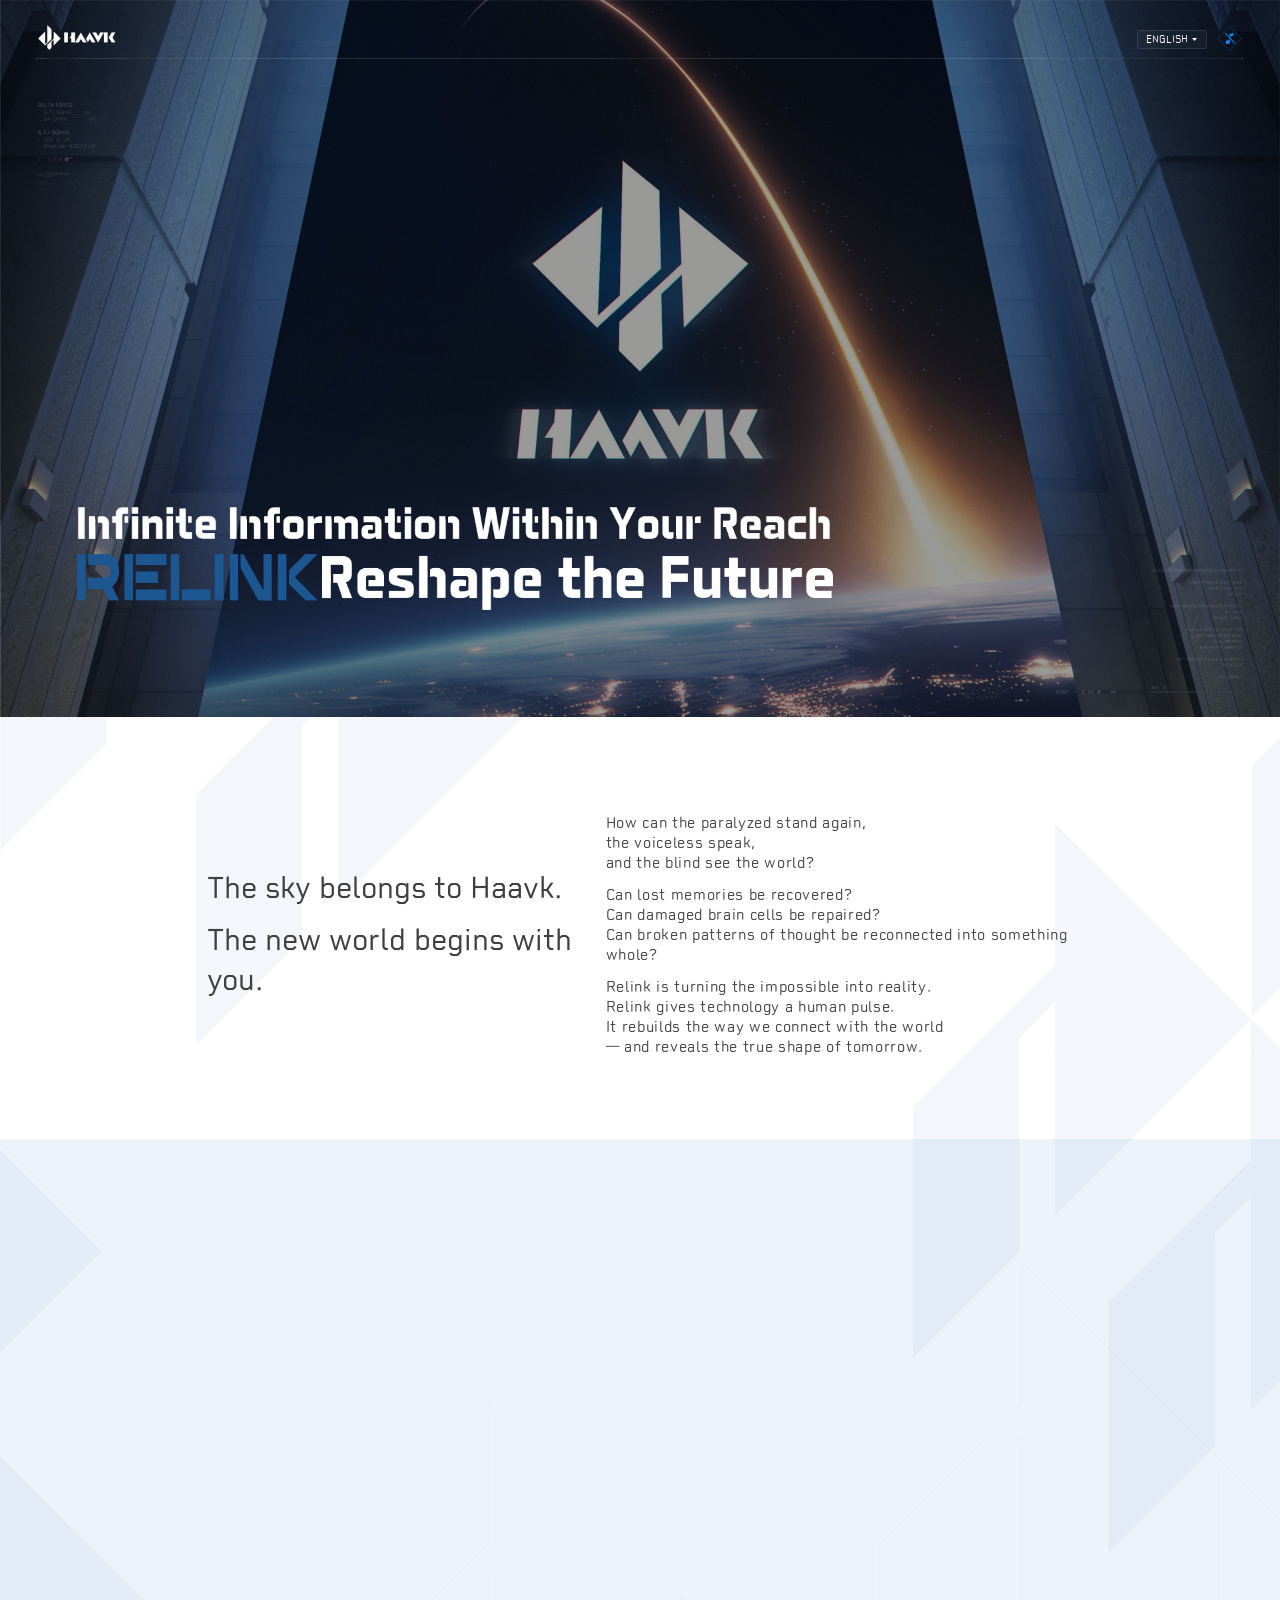
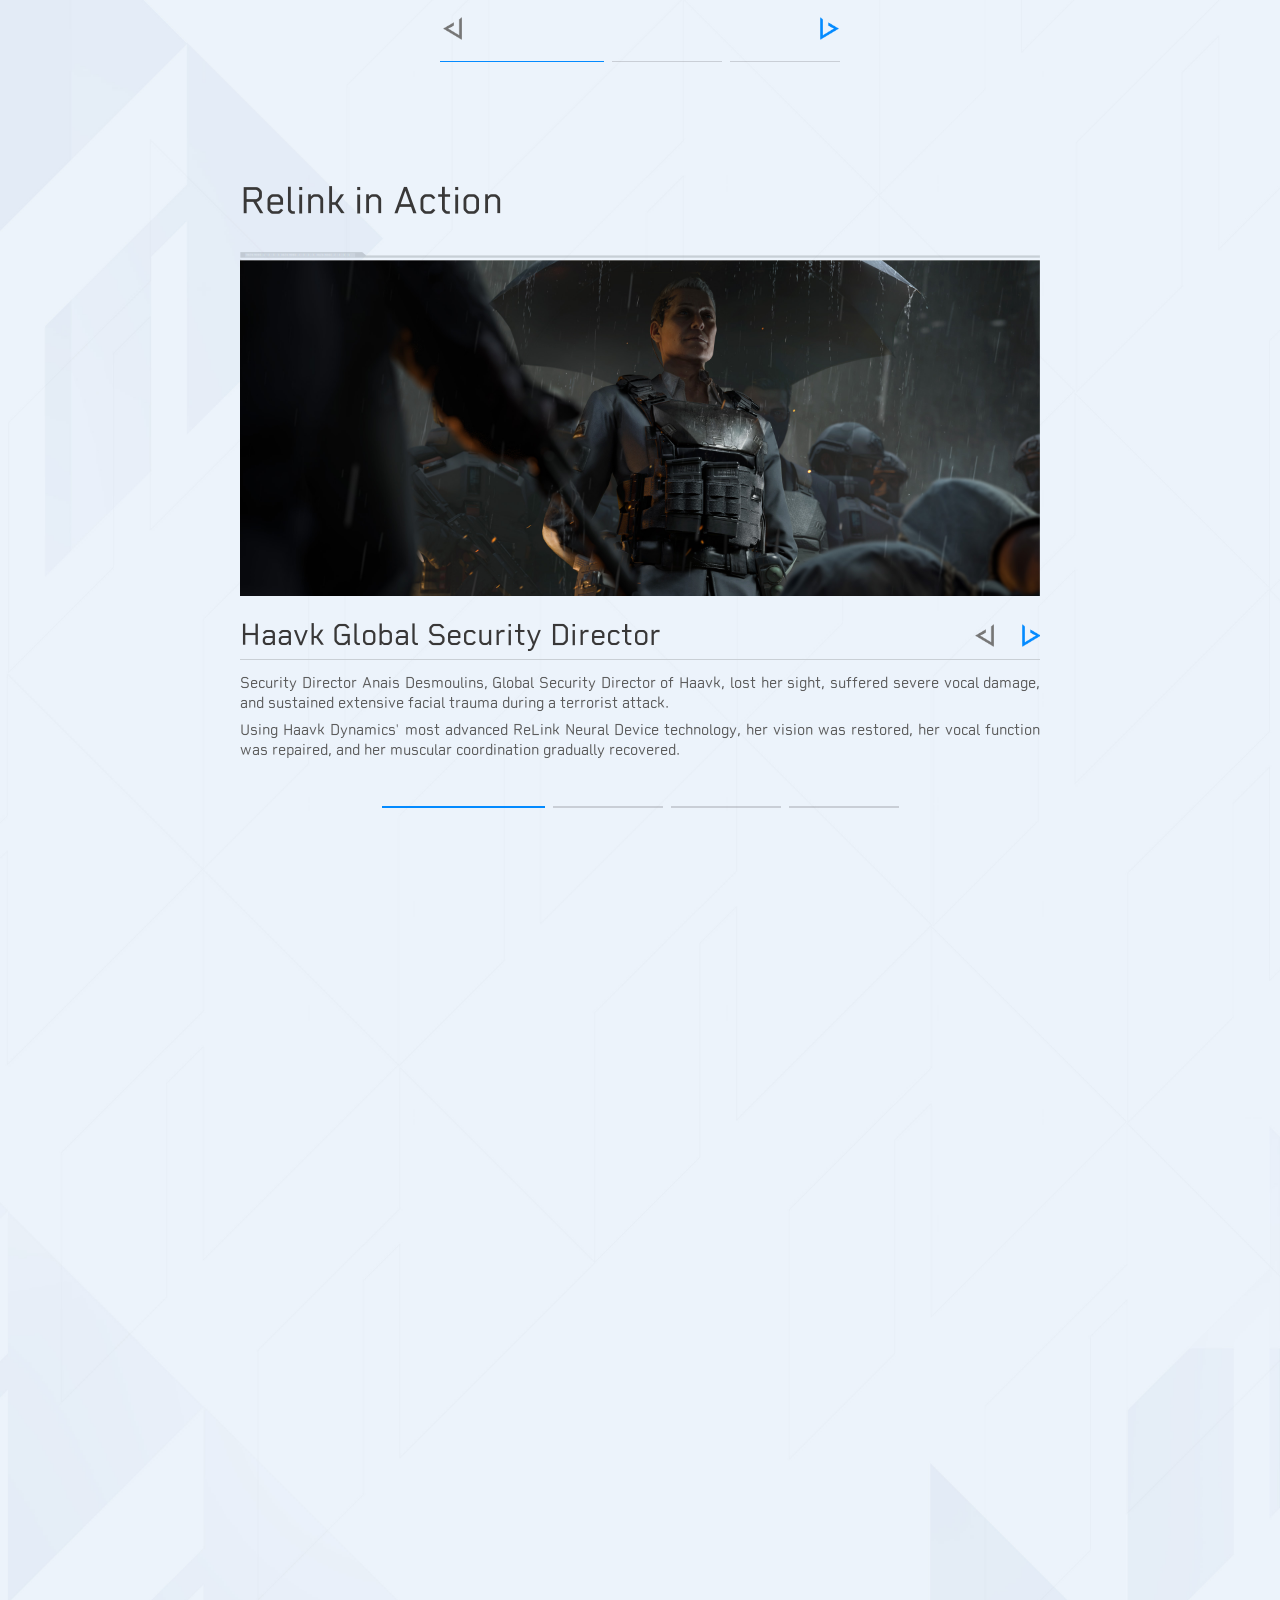
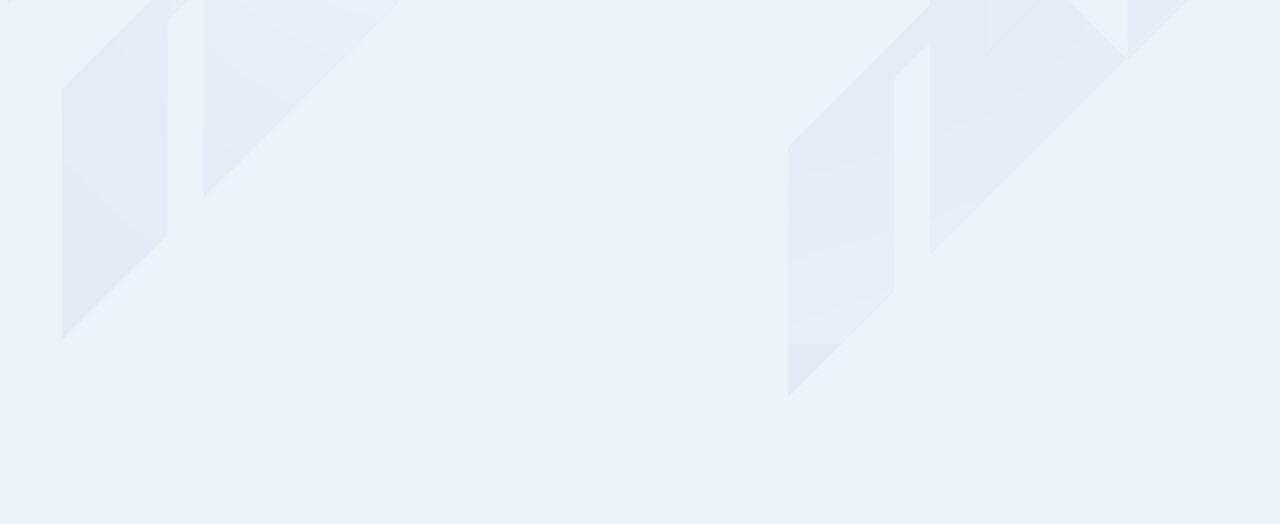
==== index.html @ 6e890d4f "哈夫克官网完整复刻版（爬取自 df.qq.com/cp/havvkrelink）" ====
<!DOCTYPE html>
<html>
<head>
<meta charset="utf-8" />
<meta http-equiv="X-UA-Compatible" content="IE=edge,chrome=1">
<meta name="viewport" content="width=device-width, initial-scale=1.0, minimum-scale=1.0, maximum-scale=1.0, user-scalable=no,viewport-fit=cover"/>
<meta name="format-detection" content="telephone=no" />
<meta name="apple-mobile-web-app-capable" content="yes" />
<meta name="apple-mobile-web-app-status-bar-style" content="black" />
<meta name="robots" content="all">
<meta name="author" content="Tencent-CP" />
<meta name="Copyright" content="Tencent" />
<meta name="Description" data-i18n = '[content]title' content="信息予你无限">
<meta name="Keywords" data-i18n = '[content]title' content="信息予你无限">
<meta property="og:image" content="img/logo2.png" />
<link rel="icon" href="img/logo2.png">
<title data-i18n = 'title'></title>
 <link rel="stylesheet" href="css/swiper.css" />
<link rel="stylesheet" type="text/css" href="css/index.css"/> 
<!--<link rel="stylesheet" href="css/swiper.css">
<link rel="stylesheet" href="css/index.css">-->

<script>
  !function () {
    function params(u, p) {
      var m = new RegExp('(?:&|/?)' + p + '=([^&$]+)').exec(u);
      return m ? m[1] : '';
    }
     if(/iphone|android|ipod|(?=.*arkweb)(?=.*micromessenger)/i.test(navigator.userAgent) == true && params(location.search, "from") != "mobile"){
      const href = location.href;
         location.href = href.replace("/havvkrelink/","/havvkrelink/m/");
    }
  }();
</script>
</head>
<body data-i18n = '[class]lang'>
<img src="img/logo2.png" class="hide" alt="" />
<div class="wrapper">
	<div class="yy_box">
      <a href="javascript:;" class="btn_yy sp"><span>zh</span><i></i></a>
      <p class="yy_ct sp">
        <a href="javascript:;" id="zh" class=""><span>中文</span> <i></i></a>
        <a href="javascript:;" id="en" class=""><span>english</span><i></i></a>
      </p>
    </div>
	<a href="javascript:;" class="bgm sp db"></a>
	<audio id="audioBg" src="bgm.mp3" loop="loop" preload="auto"></audio>
	<div class="video_box">
		<video src="video.mp4" muted autoplay loop></video>
	</div>
	<div class="part head">
		<p class="logo"></p>
		<h1 class="slogan db toRightSmall"></h1>
	</div>
	<div class="content">
		<div class="part part1">
			<p class="s1_txt1 toRightSmall delay2" data-i18n="s1title"></p>
			<p class="s1_txt2 toLeftSmall delay3" data-i18n="s1desc"></p>
		</div>
		<div class="part partnew">
			<div class="swiper-container new_swiper">
				<div class="swiper-wrapper">
					<div class="swiper-slide">
						<div class="new_box">
							<div class="new_right toLeftSmall new_right1">
								<p class="n_pic1"></p>
							</div>
							<div class="new_left toRightSmall">
								<p class="new_tit" data-i18n="newtit1">
									
								</p>
								<p class="new_txt" data-i18n="newtxt1">
								
								</p>
							</div>
						</div>
					</div>
					<div class="swiper-slide">
						<div class="new_box">
							<div class="new_left toLeftSmall">
								<p class="new_tit" data-i18n="newtit2">
									
								</p>
								<p class="new_txt" data-i18n="newtxt2">
								</p>
							</div>
							<div class="new_right toRightSmall">
								<img src="img/n_pic2.png" alt="" />
							</div>
						</div>
					</div>
					<div class="swiper-slide">
						<div class="new_box">
							<div class="new_right toLeftSmall">
								<img src="img/n_pic3.png" alt="" />
							</div>
							<div class="new_left toRightSmall">
								<p class="new_tit" data-i18n="newtit3">
									
								</p>
								<p class="new_txt" data-i18n="newtxt3">
									
								</p>
							</div>
						</div>
					</div>
				</div>
			</div>
			<div class="s2_prev"></div>
			<div class="s2_next"></div>
			<div class="s2_dot"></div>
		</div>
		
		<div class="part part2">
			<h2 class="s2_tit toBottomSmall" data-i18n="s2tit1"></h2>
			<div class="s2_box toTopSmall delay2">
				<div class="s2_swiper swiper-container">
					<div class="swiper-wrapper">
						<div class="swiper-slide">
							<img src="img/pic1.jpg" alt="">
							<p class="s2_txt1" data-i18n="s2txt1"></p>
							<p class="s2_txt2" data-i18n="s2txt2"></p>
						</div>
						<div class="swiper-slide">
							<img src="img/pic2.jpg" alt="">
							<p class="s2_txt1" data-i18n="s2txt3"></p>
							<p class="s2_txt2" data-i18n="s2txt4"></p>
						</div>
						<div class="swiper-slide">
							<img src="img/pic3.jpg" alt="">
							<p class="s2_txt1" data-i18n="s2txt5"></p>
							<p class="s2_txt2" data-i18n="s2txt6"></p>
						</div>
						<div class="swiper-slide">
							<img src="img/pic4.jpg" alt="">
							<p class="s2_txt1" data-i18n="s2txt7"></p>
							<p class="s2_txt2" data-i18n="s2txt8"></p>
						</div>
					</div>
				</div>
				<div class="s2_prev"></div>
				<div class="s2_next"></div>
				<div class="s2_dot"></div>
			</div>
		</div>
		<div class="part part3">
			<div class="s3_box1 s3_box toBottomSmall delay2">
				<div class="s3_ctbox">
					<p class="s3_txt1" data-i18n="s3tit1"></p>
					<p class="s3_txt2" data-i18n="s3txt1"></p>
					<img src="img/gift1.png" alt="">
				</div>
			</div>
			<div class="s3_box2 s3_box show toTopSmall delay3">
				<div class="s3_ctbox">
					<div class="s3_ct">
						<p class="s3_txt1" data-i18n="s3tit2"></p>
						<p class="s3_txt2" data-i18n="s3txt2"></p>
					</div>
					<img src="img/gift2.png" alt="">
				</div>
			</div>
		</div>
		<div class="part part4">
			<h2 class="s4_tit toBottomSmall"></h2>
			<div class="s4_box toBottomSmall delay2">
				<div class="s4_item">
					<p class="s4_sub">
						<i></i>
						<span data-i18n="s4tit1"></span>
					</p>
					<p class="s4_pic">
						<i></i>
						<img src="img/s4_pic1.png" alt="">
					</p>
				</div>
				<div class="s4_item">
					<p class="s4_sub">
						<i></i>
						<span data-i18n="s4tit2"></span>
					</p>
					<p class="s4_pic">
						<i></i>
						<img src="img/s4_pic2.png" alt="">
					</p>
				</div>
			</div>
		</div>
	</div>
</div>

<script src="js/jquery-1.11.3.min.js"></script>
<script src="js/swiper.js"></script>
<script src="js/index.js"></script> 
<script src="js/i18next.js"></script>
<script src="js/langan.js"></script>
</body>
</html>
---- css/index.css ----
/* reset */
body,div,dl,dt,dd,ul,ol,li,h1,h2,h3,h4,h5,h6,pre,form,fieldset,input,textarea,p,blockquote,th,td{margin:0;padding:0;}
table{border-collapse:collapse;border-spacing:0;}
address,caption,cite,code,dfn,em,strong,th,var{font-weight:normal;font-style:normal;}
ol,ul{list-style:none;}
caption {text-align:left;}
h1,h2,h3,h4,h5,h6{font-weight:normal;font-size:100%;}
q:before,q:after{content:'';}
fieldset,img,abbr,acronym{border:0;}
body,html{min-width: 12rem;}
/* basic */
.c:before,.c:after{content:"";display:tadble;}
.c:after{clear:both;}
.c{zoom:1;}
body{font:20px/1.5 'fzlth','simhei',tahoma,'\5b8b\4f53',"\9ED1\4F53",sans-serif;overflow-x: hidden;background: #ecf3fa;}
a {text-decoration:none;overflow:hidden;}
.fr-wrapper,body{min-width:12rem !important;overflow-x: hidden;}
.hide{display:block;width:0;height:0;overflow:hidden;}
.pr{position:relative;}
.pa{position:absolute;}
.db{display:block;text-indent:-999rem;font-size: 0;}
.fl{float:left;}
.fr{float:right;}
*{box-sizing: border-box;}
.gray,.swiper-button-disabled{-webkit-filter:grayscale(100%);-moz-filter:grayscale(100%);-ms-filter:grayscale(100%);-o-filter:grayscale(100%);filter:grayscale(100%);filter:gray;pointer-events:none;}
html,body {
  font-size: calc(100 / 3840 * 100vw);
  overflow: hidden auto;
}
@font-face {
  font-family: 'fzlth';
  src: url('../img/font/fzlth.woff') format('truetype');
}
@font-face {
  font-family: 'fzltzh';
  src: url('../img/font/fzltzh.woff') format('truetype');
}
@font-face {
  font-family: 'fzltth';
  src: url('../img/font/fzltth.woff') format('truetype');
}
input{font-family: 'fzlth';}

/* 修复浏览器表单/密码自动填充样式：背景、文字、字体过小 */
input:-webkit-autofill,
input:-webkit-autofill:hover,
input:-webkit-autofill:focus,
input:-webkit-autofill:active,
textarea:-webkit-autofill,
textarea:-webkit-autofill:hover,
textarea:-webkit-autofill:focus,
textarea:-webkit-autofill:active,
select:-webkit-autofill,
select:-webkit-autofill:hover,
select:-webkit-autofill:focus,
select:-webkit-autofill:active {
  font-size: 0.3rem !important;
  font-family: 'fzlth', sans-serif !important;
  -webkit-text-size-adjust: 100% !important;
  -webkit-font-smoothing: antialiased !important;
  box-shadow: 0 0 0 100px #efefef inset !important;
  -webkit-box-shadow: 0 0 0 100px #efefef inset !important;
}

input:-webkit-autofill::first-line,
textarea:-webkit-autofill::first-line,
select:-webkit-autofill::first-line {
  font-size: 0.3rem !important;
  font-family: 'fzlth', sans-serif !important;
  -webkit-text-size-adjust: 100% !important;
}

.form-group input:-webkit-autofill,
.form-group input:-webkit-autofill:hover,
.form-group input:-webkit-autofill:focus,
.form-group input:-webkit-autofill:active {
  font-size: 0.3rem !important;
  font-family: 'fzlth', sans-serif !important;
  color: #000000 !important;
  -webkit-text-size-adjust: 100% !important;
}
/* 给所有输入框强制统一核心渲染属性，消除浏览器差异 */
input[type="text"],
input[type="password"] {
    /* 强制统一字体和字号，避免密码圆点的字体差异 */
    font-family: 'fzlth' !important;
    font-size: 0.3rem !important; /* 替换成你项目里的实际字号 */
    line-height: 1.5 !important; /* 强制统一行高，解决基线问题 */
 
    /* 统一内边距和高度，确保垂直居中 */
    padding: 0.1rem 0.3rem !important;
    height: 0.98rem !important; /* 或者用 min-height，避免内容撑开 */
    box-sizing: border-box !important;

    /* 垂直居中兜底 */
    display: flex;
    align-items: center;
}

/* 针对部分浏览器的特殊兼容 */
input[type="password"] {
    text-align: left;
    vertical-align: middle;
    background-image: linear-gradient(transparent, transparent);
    background-position: left center;
    background-size: auto 1em;
    background-repeat: repeat-x;
    font-family: 'fzlth'; /* 用等宽字体，确保圆点间距一致 */
    text-shadow: 0 0 0 inherit; /* 消除圆点的默认阴影 */
    letter-spacing: normal !important; /* 部分浏览器给密码框加了默认字间距 */
    -webkit-text-security: disc; /* 可选：强制Chrome/Safari用圆点，避免自定义圆点差异 */
    -moz-text-security: disc;
    text-security: disc;
}



body{background: url(../img/rp0.jpg) no-repeat 50% 0 fixed,url(../img/rp3.jpg) no-repeat 50% 0 fixed,url(../img/rp4.jpg) no-repeat 50% 0 fixed;background-size: 100% auto;}
.wrapper{background: url(../img/rp2.jpg) no-repeat 50% 21.52rem,url(../img/rp1.jpg) no-repeat 50% 0 fixed;background-size: 38.4rem auto;}
.video_box{position: fixed;top: 0;left: 0;width: 100%;height: 21.52rem;}
.video_box video{width: 100%;height: 100%;object-fit: cover;}
.head{height: 21.52rem;position: relative;z-index: 2;}
.logo{position: absolute;top: 0.76rem;left: 1.08rem;width:36.21rem;height: 20.06rem;background: url(../img/line1.png) no-repeat 50% 0;background-size: 100% auto;}
.slogan{background: url(../img/slogan.png) no-repeat 50% 0;background-size: 100% auto;width: 13.83rem;height: 3.65rem;position: absolute;bottom: 3.2rem;left: 2.3rem;}
.btn_open{background: url(../img/btn1.png) no-repeat 50% 0;background-size: 100% auto;width: 6.14rem;height: 1.51rem;position: absolute;bottom: 2.68rem;left: 2.3rem;transition: all 0.2s ease-in-out;}
.btn_open:hover{filter:drop-shadow(0 0.02rem 0.04rem #c6c7cb);}

.yy_box{width: 2.1rem;position: absolute;top: 0.9rem;right: 2.2rem;z-index: 12;}
.btn_yy{background: url(../img/yy_bg1.png) no-repeat 50% 0;display: block;width: 2.1rem;height: 0.57rem;color: #ffffff;font-size: 0.26rem;display: flex;justify-content: center;align-items: center;line-height: 0.36rem;background-size: 100% auto;text-transform: uppercase;}
.btn_yy i{background: url(../img/yy_icon1.png) no-repeat 50% 0;background-size: 100% auto;width: 0.16rem;height: 0.1rem;margin-left: 0.1rem;}

.yy_ct{background: url(../img/yy_bg2.png) no-repeat 50% 0;background-size: 100% auto;width: 2.1rem;height: 0;overflow: hidden;transition: 0.2s height linear;}
.yy_box.show .yy_ct{height: 1.26rem;}
.yy_ct a{display: flex;justify-content: center;align-items: center;width: 100%;height: 0.62rem;font-size: 0.26rem;color: #a5a5a5;text-align: center;line-height: 0.34rem;text-transform: uppercase;}
.yy_ct a i{background: url(../img/yy_icon2.png) no-repeat 50% 0;background-size: 100% auto;width: 0.27rem;height: 0.26rem;margin-left: 0.1rem;opacity: 0;}
.yy_ct a.on {color: #ffffff;}
.yy_ct a.on i{opacity: 1;}

.yy_box1{width: 2.3rem;top: 1.12rem;right: 1.2rem;}
.yy_box1 .btn_yy{background: url(../img/yy_bg3.png) no-repeat 50% 0;width: 2.3rem;height: 0.97rem;background-size: 100% auto;color: #5894de;font-size: 0.36rem;}
.yy_box1 .btn_yy i{background-image: url(../img/yy_icon3.png);}
.yy_box1 .yy_ct{background-image: url(../img/yy_bg4.png);width: 2.3rem;}
.yy_box1 .yy_ct a{font-size: 0.26rem;color: #9fb0cb;}
.yy_box1 .yy_ct a.on{color: #5894de;}
.yy_box1 .yy_ct a i{background-image: url(../img/yy_icon4.png);}


.content{background: url(../img/rp2.jpg) no-repeat 50% 0;background-size: 38.4rem auto;position: relative;z-index: 2;}
.part1{height: 12.7rem;display: flex;justify-content: space-between;align-items: center;padding: 0 6.76rem;}
.s1_txt1{font-family: 'fzltzh';font-size: 0.8rem;color: #403f3f;line-height: 1.2rem;text-align: left;padding-left: 0.44rem;}
.s1_txt2{font-family: 'fzlth';font-size: 0.4rem;color: #494949;line-height: 1rem;text-align: left;letter-spacing: 0.02rem;white-space: nowrap;}

.partnew{width: 24.88rem;margin: 4.1rem auto 0;position: relative;}
.new_swiper{width: 100%;margin: 0 auto;overflow: hidden;height: 11.48rem;}
.new_box{width: 24.4rem;margin: 0 auto;display: flex;justify-content: space-between;align-items: flex-start;}
.new_right{width: 13.03rem;flex-shrink: 0;}
.new_right1{width: 13.32rem;padding-top: 0.1rem;}
.new_right img{display: block;width: 100%;}
.n_pic1{background: url(../img/n_pic1.png) no-repeat 50% 0;width: 13.32rem;height: 8.97rem;margin: 0 auto;background-size: 100% auto;}
.new_left{width: 10.62rem;flex-shrink: 0;font-size: 0.4rem;line-height: 0.8rem;color: #5d5d5d;text-align: left;letter-spacing: 0.04rem;}
.new_tit{width: 9.28rem;height: 1.5rem;line-height: 1.4rem;border-bottom: 0.02rem solid #c9cfd5;font-size: 1rem;font-family: 'fzltzh';color: #393838;letter-spacing: 0;margin-top: -0.1rem;}
.new_txt{margin: 0.56rem auto 0;}
.partnew .s2_prev,.partnew .s2_next{top: 10.18rem;right: auto;left: 50%;margin-left: -5.9rem;}
.partnew .s2_next{margin-left: 5.4rem}

.part2{width: 24rem;margin: 3.2rem auto 0;}
.s2_tit{font-family: 'fzltzh';font-size: 1rem;color: #393838;line-height: 2rem;text-align: left;}
.s2_box{background: url(../img/bg1.png) no-repeat 50% 0;background-size: 100% auto;width: 24.02rem;padding-top: 0.22rem;position: relative;margin: 0.5rem auto 0;}
.s2_swiper{width: 24rem;margin: 0 auto;overflow: hidden;}
.s2_swiper img{display: block;width: 100%;}
.s2_txt1{font-size: 0.8rem;color: #393838;height: 1.4rem;line-height: 1.4rem;border-bottom: 0.02rem solid #c9cfd5;margin: 0.5rem auto 0;}
.s2_txt2{font-size: 0.4rem;color: #5d5d5d;text-align: left;line-height: 0.6rem;margin: 0.4rem auto 0;height: 3rem;letter-spacing: 0.04rem;}
.s2_prev,.s2_next{position: absolute;background: url(../img/btn2.png) no-repeat 0 0;width: 0.56rem;height: 0.7rem;background-size: 1.93rem auto;right: 1.4rem;top: 11.14rem;cursor: pointer;z-index: 12;}
.s2_next{background-position: -1.37rem 0;right: 0;}
.s2_dot{display: flex;justify-content: center;align-items: center;}
.s2_dot span{width: 3.3rem;height: 0.04rem;opacity: 1;border-radius: 0;background: rgba(121, 121, 126,0.3);transition: all 0.2s ease-in-out;}
.s2_dot span.swiper-pagination-bullet-active{background: #038aff;width: 4.9rem;}

.part3{margin: 5rem auto 0;width: 24rem;height: 15.8rem;display: flex;justify-content: space-between;align-items: flex-start;position: relative;}
.s3_box1{width: 11rem;position: relative;z-index: 2;height: 12rem;}
.s3_box1 img{width: 18.52rem;display: block;pointer-events: none;position: absolute;top: -6.52rem;left: -6.76rem;}
.s3_box2{width: 21rem;flex-shrink: 0;margin-left: -9rem;position: relative;height: 15.8rem;}
.s3_box2 img{width: 28.5rem;display: block;pointer-events: none;position: absolute;top: 0;right: -6.96rem;}
.s3_txt1{font-size: 1.2rem;line-height: 1.8rem;font-family: 'fzltzh';color: #393939;text-align: left;}
.s3_txt2{font-size: 0.4rem;line-height: 0.6rem;color: #5d5d5d;text-align: left;width: 6.6rem;margin-top: 0.3rem;}
.s3_txt2 span{color: #2362af;}
.s3_box1 .s3_ctbox .s3_txt2{width: 6.2rem;letter-spacing: 0.02rem;}
.s3_ctbox{position: absolute;top: 0;left: 0.2rem;width: 100%;height: 100%;}
.s3_box2 .s3_ct{position: absolute;bottom: 0;right: 0.4rem;}
.s3_box2 .s3_ctbox,.s3_box1 .s3_ctbox{opacity: .4;transition: all 0.2s ease-in-out;filter: grayscale(0.6);}
.s3_box2.show .s3_ctbox,.s3_box1.show .s3_ctbox{filter: none;opacity: 1;}

.part4{margin: 3.8rem auto 0;height: 14.9rem;width: 19.2rem;transform: scale(0.84);transform-origin: 50% 0;}
.s4_tit{background: url(../img/s4_tit2.png) no-repeat 50% 0;background-size: 17.91rem auto;width: 17.91rem;height: 2.35rem;}
.s4_tit span{color: #2362af;}
.s4_box{display: flex;justify-content: space-between;align-items: center;margin: 1.5rem auto 0;width: 19.2rem;}
.s4_item{width:7.7rem;}
.s4_sub{display: flex;justify-content: flex-start;align-items: center;font-size: 0.6rem;color: #191919;line-height: 0.8rem;}
.s4_sub i{width: 0.52rem;height: 0.53rem;background: url(../img/icon.png) no-repeat 0 0;background-size: 100% auto;margin-right: 0.3rem;}
.s4_pic{position: relative;margin: 0.5rem auto 0;}
.s4_pic img{display: block;width: 100%;}
.s4_pic i{width: 7.55rem;height: 9.61rem;position: absolute;background: #ecf3fa;opacity: 0;top: 0.08rem;left: 50%;transform:translateX(-50%);transition: all 0.2s ease-in-out;}


.admin-overlay,.password-overlay,.unlocked-overlay{background: url(../img/rp3.jpg) no-repeat 50% 50%;background-size: cover;width: 100vw;height: 100vh;z-index: 9;position: fixed;top: 0;left: 0;display: none;}
.password-overlay,.unlocked-overlay{z-index: 9999;}
.login-box,.password-box,.unlocked-box{width: 7.92rem;padding: 0.4rem 0 1rem;background: #ffffff;border-radius: 0.2rem;box-shadow: 0 0 0.5rem rgba(133, 150, 170,0.5);position: absolute;top: 50%;left: 50%;transform: translate(-50%,-50%);}
.login-logo{display: block;width: 1.71rem;height:2.45rem;background: url(../img/logo1.png) no-repeat 50% 0;background-size: 100% auto;margin: 0 auto;}
.login-txt{display: flex;justify-content: space-between;align-items: center;margin: 0.28rem auto 0.28rem;font-size: 0.22rem;color: #494949;text-align: center;line-height: 0.5rem;}
.login-txt i{width:2.3rem;height: 0.02rem;background: #d3d3d3;}

.form-group{margin: 0 auto 0.24rem;width:6.7rem;}
.form-group label{font-size: 0.28rem;color: #494949;line-height: 0.5rem;margin-bottom: 0.16rem;display: block;font-family: 'fzltzh';}
.form-group input{width: 6.7rem;height:0.98rem;border: 0.02rem solid #d0d0d0;border-radius: 0.1rem;padding: 0.1rem 0.3rem;margin: 0 auto;display: block;background: #efefef;font-size: 0.3rem;color: #555555;}

.login-btn{display: block;margin: 0.6rem auto 0;background: url(../img/btn3.png) no-repeat 50% 0;background-size: 100% auto;width: 4.11rem;height:0.95rem;background-size: 100% auto;font-size: 0.3428rem;color: #ffffff;text-align: center;line-height: 0.44rem;transition: all 0.2s ease-in-out;display: flex;justify-content: center;align-items: center;flex-direction: column;text-transform: uppercase;}
.login-btn span{display: block;font-size: 0.14rem;line-height: 0.2rem;}
.login-btn:hover{filter: brightness(1.1) drop-shadow(0 0.02rem 0.1rem #c6c7cb);}
.login-error{font-size: 0.26rem;color: #ff0000;text-align: center;line-height: 0.5rem;margin: 0.3rem auto 0;position: absolute;width: 100%;left: 0;bottom: 0.4rem;display: none;animation: headShake 1s linear;}
@keyframes headShake{0%{-webkit-transform:translateX(0);transform:translateX(0)}6.5%{-webkit-transform:translateX(-6px) rotateY(-9deg);transform:translateX(-6px) rotateY(-9deg)}18.5%{-webkit-transform:translateX(5px) rotateY(7deg);transform:translateX(5px) rotateY(7deg)}31.5%{-webkit-transform:translateX(-3px) rotateY(-5deg);transform:translateX(-3px) rotateY(-5deg)}43.5%{-webkit-transform:translateX(2px) rotateY(3deg);transform:translateX(2px) rotateY(3deg)}50%{-webkit-transform:translateX(0);transform:translateX(0)}}

.folder-box{background: url(../img/rp4.jpg) no-repeat 50% 0 fixed;background-size: cover;width: 100vw;min-height: 100vh;z-index:1;display: none;}
.doc-picbox{z-index: 9999;background: url(../img/rp4.jpg) no-repeat 50% 0 fixed;background-size: cover;width: 100vw;height: 100vh;position: fixed;top: 0;left: 0;overflow: hidden auto;display: none;}
.folder-title,.doc-title{position: absolute;top: 0;left: 0;height: 2.8rem;background: url(../img/rp4.jpg) no-repeat 50% 0 fixed;background-size: 100% auto;z-index: 10;width: 100%;}
.folder-tit{background: url(../img/title1.png) no-repeat 50% 50%;background-size: 38.4rem auto;width: 100%;height: 100%;font-size: 0;}
.folder-logout{position: absolute;top: 1.12rem;right: 3.86rem;background: url(../img/btn4.png) no-repeat 50% 0;background-size: 100% auto;width: 4.52rem;height: 0.97rem;font-size: 0.36rem;color: #5894de;text-align: center;line-height: 0.96rem;font-family: 'fzltzh';transition: all 0.2s ease-in-out;text-transform: uppercase;}
.folder-logout:hover{filter: brightness(1.1);box-shadow: 0 0.02rem 0.2rem #85b1e7;}

.folder-lnav{position: fixed;left: 0.88rem;top: 50%;transform: translateY(-45%);}
.folder-lnav a{display: flex;font-size: 0.3rem;color: #79797e;justify-content: flex-start;align-items: center;line-height: 0.4rem;margin-bottom: 0.46rem;transition: all 0.2s ease-in-out;}
.folder-lnav a i{width: 0.06rem;height: 0.65rem;background: #79797e;opacity: 0.3;margin-right: 0.62rem;transition: all 0.2s ease-in-out;border-radius: 0.03rem;}
.folder-lnav a.on{font-family: 'fzltzh';color: #3c7fd2;font-size: 0.38rem;line-height: 0.48rem;}
.folder-lnav a.on i{background: #038aff;opacity: 1;height: 1.35rem;}

.folder-content,.doc-content{padding-top: 3.08rem;}
.folder-ct,.doc-ct{width:17.74rem;display: flex;justify-content: flex-start;align-items: flex-start;flex-wrap: wrap;margin: 0 auto;}
.folder-ct a,.doc-ct a{background: url(../img/bg2.png) no-repeat 50% 0;background-size: 100% auto;width: 5.4rem;height: 4.2rem;margin: 0 0.25rem 0.5rem;border-radius: 0.1rem;box-shadow: 0 0 0.3rem rgba(175, 193, 214,0.3);display: flex;justify-content: center;align-items: center;flex-direction: column;transition: all 0.2s ease-in-out;}
.folder-ct a:hover,.doc-ct a:hover{transform: translateY(-0.1rem);box-shadow: 0 0.2rem 0.3rem rgba(175, 193, 214,0.8);}
.folder-ct a img,.doc-ct a img{display: block;width: 1.44rem;margin: 0 auto;}
.folder-name{font-size: 0.34rem;color: #494949;text-align: center;line-height: 0.42rem;font-family: 'fzltzh';margin: 0.26rem auto 0;}   
.suo-txt1,.suo-txt2{display: flex;justify-content: center;align-items: center;font-size: 0.26rem;color: #9fb0cb;text-align: center;line-height: 0.34rem;margin: 0.2rem auto 0;}
.suo-txt1 i,.suo-txt2 i{width: 0.21rem;height: 0.3rem;background: url(../img/folder_icon1.png) no-repeat 50% 0;background-size: 100% auto;margin-right: 0.2rem;}
.suo-txt2 i{background-image: url(../img/folder_icon2.png);}
.suo-txt2{background: url(../img/folder_btn1.png) no-repeat 50% 0;background-size: 100% auto;width: 2.87rem;height: 0.68rem;color: #ffffff;font-family: 'fzltzh';}

.doc-tit{background: url(../img/tit_bg1.png) no-repeat 50% 50%;background-size: 38.4rem auto;width: 100%;height: 100%;font-size: 0.6rem;color: #403f3f;text-align: center;line-height: 2.8rem;font-family: 'fzltth';display: flex;justify-content: center;align-items: center;}
.doc-back{position: absolute;top: 1.12rem;right: 3.86rem;background: url(../img/btn5.png) no-repeat 50% 0;background-size: 100% auto;width: 2.92rem;height: 0.97rem;font-size: 0.36rem;color: #5894de;text-align: center;line-height: 0.96rem;font-family: 'fzltzh';transition: all 0.2s ease-in-out;}
.doc-back:hover{filter: brightness(1.1);box-shadow: 0 0.02rem 0.2rem #85b1e7;}

.doc-ct{width: 12.2rem;}
.doc-ct a{margin: 0 0.32rem 0.5rem;}
.doc-ct a i{background: url(../img/doc1.png) no-repeat 50% 0;background-size: 100% auto;width: 1.42rem;height: 1.72rem;margin: 0 auto;display: block;}
.doc-ct a.doc-suo i{background-image: url(../img/doc2.png);}
.doc-ct a img{width: 4.22rem;height: 2.38rem;object-fit: cover;}
.doc-name{font-size: 0.3rem;color: #494949;text-align: center;line-height: 0.4rem;margin: 0.4rem auto 0;}

.doc-text{width: 26.26rem;padding: 0.58rem 1.06rem;margin: 0 auto 1rem;background: #ffffff;border-radius: 0.2rem;box-shadow: 0 0 0.3rem rgba(175, 193, 214,0.3);}
.doc-text h2{font-size: 0.4rem;color: #202020;text-align: left;line-height: 0.5rem;font-family: 'fzltzh';margin: 0.46rem auto 0;}
.doc-text h3{border-top: 1px solid #c5daec;height: 1rem;display: flex;justify-content: flex-start;align-items: center;font-size: 0.36rem;color: #202020;text-align: left;line-height: 0.46rem;font-family: 'fzltzh';margin: 0.3rem auto 0;padding-top: 0.3rem;}
.doc-text h3:first-child{border-top: none;}
.doc-text h2+h3{border-top: none;}
.doc-text h3 i{background: url(../img/doc_icon2.png) no-repeat 50% 0;background-size: 100% auto;width: 0.15rem;height: 0.4rem;margin-right: 0.2rem;}
.doc-text p,.doc-text ul{font-size: 0.26rem;color: #6d7888;text-align: left;line-height: 0.46rem;margin: 0.2rem auto 0;width: 23.3rem;}
.doc-text img{display: block;width: 100%;}
.doc-table{width: 24.1rem;margin: 0.44rem auto 0;background: #fafdff;font-size: 0.3rem;color: #494949;text-align: left;line-height: 0.4rem;}
.doc-table th{height: 1.1rem;color: #2362af;font-family: 'fzltzh';background: #eff8ff;padding: 0 0.88rem;}
.doc-table td{padding: 0 0.88rem;height: 1.1rem;}
 .doc-table td:first-child{width: 35%;}
/*.doc-table td:last-child{width:15%;} */
.col1{color: #20c75e;}
.col2{color: #dd7d0b;}
.col3{color: #e61a29;}
.doc-text ul li{font-size: 0.26rem;color: #6d7888;text-align: left;line-height: 0.62rem;position: relative;}
.doc-text ul li::after{position: absolute;top: 50%;left: -0.32rem;width: 0.1rem;height: 0.1rem;background: #2362af;border-radius: 50%;transform: translateY(-50%);content: '';}

.doc-picct{width: 30.48rem;height: 96%;position: absolute;top: 50%;left: 50%;transform: translate(-50%,-50%);}
.doc-picct img{width: 100%;height: calc(100% - 1.3rem);object-fit: contain;}
.pic-name{height: 1.1rem;display: flex;justify-content: flex-start;align-items: center;font-size: 0.3rem;color: #494949;line-height: 0.4rem;text-align: left;}
.pic-name i{background: url(../img/doc_icon1.png) no-repeat 50% 0;background-size: 100% auto;width: 0.45rem;height: 0.45rem;margin-right: 0.2rem;}

.doc-close{position: absolute;top: 0.4rem;right: 0;width: 0.52rem;height: 0.52rem;background: url(../img/doc_close.png) no-repeat 50% 0;background-size: 100% auto;}
.btn-down{position: absolute;top: 0.36rem;right: 0.8rem;width: 0.8rem;height: 0.57rem;background: url(../img/down.png) no-repeat 50% 0;background-size: 100% auto;}



.password-overlay,.unlocked-overlay{background: rgba(0, 0, 0, 0.5);}
.password-box{padding-top: 0.6rem;}
.password-suo{background: url(../img/folder_icon3.png) no-repeat 50% 0;background-size: 100% auto;width: 0.87rem;height: 1.2rem;margin: 0 auto;display: block;}
.password-tit{font-size: 0.5rem;color: #494949;text-align: center;line-height: 0.6rem;margin: 0.4rem auto 0;font-family: 'fzlttzh';}
.password-desc{font-size: 0.3rem;color: #858484;text-align: center;line-height: 0.4rem;margin: 0.2rem auto 0;font-family: 'fzlttzh';}

.password-btn{display: flex;justify-content: space-between;align-items: center;margin: 0.52rem auto 0;width: 6.7rem;}
.password-btn a{font-size: 0.28rem;color: #ffffff;border-radius: 0.05rem;background: url(../img/btn6.png) no-repeat 50% 0;background-size: 6.7rem auto;width: 3.22rem;height: 1.04rem;text-align: center;line-height: 1.04rem;transition: all 0.2s ease-in-out;}
.password-btn a:hover{filter: brightness(1.1);box-shadow: 0 0.02rem 0.1rem #afc1d6;}
.password-btn a.password-btn-lock{background-position: 0 0;}
.password-btn a.password-btn-cancel{background-position: -3.48rem 0;color: #436b9b;}

.unlocked-close{position: absolute;width: 100%;height: 100%;top: 0;left: 0;}
.unlocked-box{padding: 1.3rem 0;width: 11.98rem;}
.unlocked-suo{background: url(../img/suo.png) no-repeat 50% 0;background-size: 100% auto;width: 0.87rem;height: 1.2rem;margin: 0 auto;display: block;}
.unlocked-tit{font-size: 0.5rem;color: #494949;text-align: center;line-height: 0.7rem;margin: 0.3rem auto 0;font-family: 'fzltzh';text-transform: uppercase;}
.unlocked-desc{font-size: 0.3rem;color: #858484;text-align: center;line-height: 0.4rem;margin: 0.1rem auto 0;font-family: 'fzltzh';}

.bgm{width: 0.76rem;height: 0.75rem;background: url(../img/bgm.png) no-repeat 50% 0;position: fixed;top: 0.77rem;right: 1.14rem;animation: bgm 5s linear infinite;animation-play-state: paused;z-index: 12;background-size: 100% auto;}
.bgm:after{background: url(../img/bgm_close.png) no-repeat 50% 0;background-size: 100% auto;position: absolute;top: 0;left: 0;width: 100%;height: 100%;display: block;content: '';}
.music_on{animation-play-state: running;}
.music_on:after{display: none;}


@keyframes bgm{
	from{transform: rotate(0);}
	to{transform: rotate(360deg);}
}

.toRight,
.toRightSmall,
.toLeft,
.toLeftSmall,
.toBottom,
.toBottomSmall,
.toTop,
.toTopSmall,
.scaleIn {
    transition: all .6s;
    opacity: 0;
}

.toRight {
    transform: translate3d(-10rem, 0, 0);
}

.toRightSmall {
    transform: translate3d(-2rem, 0, 0);
}

.toLeft {
    transform: translate3d(10rem, 0, 0);
}

.toLeftSmall {
    transform: translate3d(2rem, 0, 0);
}

.toBottom {
    transform: translate3d(0, -10rem, 0);
}

.toBottomSmall {
    transform: translate3d(0, -2rem, 0);
}

.toTop {
    transform: translate3d(0, 10rem, 0);
}

.toTopSmall {
    transform: translate3d(0, 2rem, 0);
}

.part{pointer-events: none;}
.part.show{pointer-events: all;}
.part.show .toRight,
.part.show .toRightSmall,
.part.show .toLeft,
.part.show .toLeftSmall,
.part.show .toBottom,
.part.show .toBottomSmall,
.part.show .toTop,
.part.show .toTopSmall {
    transform: translate3d(0, 0, 0);
    opacity: 1;
}
/*transition delay*/
.part.show .delay1 {
    transition-delay: .1s;
}

.part.show .delay2 {
    transition-delay: .2s;
}

.part.show .delay3 {
    transition-delay: .3s;
}

.part.show .delay4 {
    transition-delay: .4s;
}

.login-box,.password-box{animation: loginanim 0.5s ease-in-out;}

@keyframes loginanim {
    0% {
        transform: translate(-50%,-40%);
        opacity: 0;
    }
    100% {
        transform: translate(-50%,-50%);
        opacity: 1;
    }
}
.folder-lnav{animation: navnanim 0.5s ease-in-out;}
@keyframes navnanim {
    0% {
        transform: translate(-2rem,-45%);
        opacity: 0;
    }
    100% {
        transform: translate(0,-45%);
        opacity: 1;
    }
}
.folder-content{animation: contentanim 0.5s ease-in-out;}
@keyframes contentanim {
    0% {
        transform: translateY(-1rem);
        opacity: 0;
    }
    100% {
        transform: translateY(0);
        opacity: 1;
    }
}
@font-face {
	font-family:'en';
	src: url(../img/font/en.ttf);
}
.en *{font-family: 'en' !important;}
.en .slogan{background: url(../img/en/slogan.png) no-repeat 50% 0;background-size: 100% auto;width: 22.7rem;height: 3.1rem;}
.en .s1_txt2{white-space: normal;}
.en .new_tit{font-size: 0.9rem;white-space: nowrap;}
.en .new_txt{font-size: 0.34rem;line-height: 1.5;letter-spacing: 0;margin-top: 0.2rem;}
.en .part2 {overflow: hidden;}
.en .part2 .s2_txt2{letter-spacing: 0;height: 4rem;}

.en .s3_box1 .s3_ctbox .s3_txt2{letter-spacing: 0;width: 6.8rem;}
.en .s3_ctbox .s3_txt1{margin-top: -1rem;}
.en .s3_box2 .s3_ct{bottom: -0.8rem;}
.en .n_pic1{background-image: url(../img/n_pic1_1.png);}
.en .part4 {width: 24rem;}
.en .s4_tit{background: url(../img/en/title1.png) no-repeat 50% 0;width: 23.05rem;height: 2.44rem;background-size: 100% auto;}

.en .folder-tit{background-image: url(../img/en/title2.png);}
.en .doc-tit{background: none;}
.en .doc-table td{min-height: 1.1rem;padding: 0.2rem 0.88rem;}
.en .doc-text ul li::after{display: none;}
.en .s4_sub{ display: flex; justify-content: center; align-items: center; font-size: 0.6rem; color: #191919; line-height: 0.8rem; width: 130%; margin-left: -15%;}

.en .part1{padding: 0 5.76rem;}
.en .new_box{align-items: center;}
.en .new_txt span,.en .s2_txt2 span{display: block;margin: 0 auto 0.2rem;}
.en .new_txt,.en .s2_txt2{text-align: justify;}
.en .partnew {padding-top: 1px;}
.en .new_swiper{margin: -1rem auto 1rem;} 
.en .s1_txt1,.en .s1_txt2{line-height: 1.5;}
.en .s1_txt1 span,.en .s1_txt2 span{display: block;margin: 0.36rem auto 0;}
---- css/index.css ----
/* reset */
body,div,dl,dt,dd,ul,ol,li,h1,h2,h3,h4,h5,h6,pre,form,fieldset,input,textarea,p,blockquote,th,td{margin:0;padding:0;}
table{border-collapse:collapse;border-spacing:0;}
address,caption,cite,code,dfn,em,strong,th,var{font-weight:normal;font-style:normal;}
ol,ul{list-style:none;}
caption {text-align:left;}
h1,h2,h3,h4,h5,h6{font-weight:normal;font-size:100%;}
q:before,q:after{content:'';}
fieldset,img,abbr,acronym{border:0;}
body,html{min-width: 12rem;}
/* basic */
.c:before,.c:after{content:"";display:tadble;}
.c:after{clear:both;}
.c{zoom:1;}
body{font:20px/1.5 'fzlth','simhei',tahoma,'\5b8b\4f53',"\9ED1\4F53",sans-serif;overflow-x: hidden;background: #ecf3fa;}
a {text-decoration:none;overflow:hidden;}
.fr-wrapper,body{min-width:12rem !important;overflow-x: hidden;}
.hide{display:block;width:0;height:0;overflow:hidden;}
.pr{position:relative;}
.pa{position:absolute;}
.db{display:block;text-indent:-999rem;font-size: 0;}
.fl{float:left;}
.fr{float:right;}
*{box-sizing: border-box;}
.gray,.swiper-button-disabled{-webkit-filter:grayscale(100%);-moz-filter:grayscale(100%);-ms-filter:grayscale(100%);-o-filter:grayscale(100%);filter:grayscale(100%);filter:gray;pointer-events:none;}
html,body {
  font-size: calc(100 / 3840 * 100vw);
  overflow: hidden auto;
}
@font-face {
  font-family: 'fzlth';
  src: url('../img/font/fzlth.woff') format('truetype');
}
@font-face {
  font-family: 'fzltzh';
  src: url('../img/font/fzltzh.woff') format('truetype');
}
@font-face {
  font-family: 'fzltth';
  src: url('../img/font/fzltth.woff') format('truetype');
}
input{font-family: 'fzlth';}

/* 修复浏览器表单/密码自动填充样式：背景、文字、字体过小 */
input:-webkit-autofill,
input:-webkit-autofill:hover,
input:-webkit-autofill:focus,
input:-webkit-autofill:active,
textarea:-webkit-autofill,
textarea:-webkit-autofill:hover,
textarea:-webkit-autofill:focus,
textarea:-webkit-autofill:active,
select:-webkit-autofill,
select:-webkit-autofill:hover,
select:-webkit-autofill:focus,
select:-webkit-autofill:active {
  font-size: 0.3rem !important;
  font-family: 'fzlth', sans-serif !important;
  -webkit-text-size-adjust: 100% !important;
  -webkit-font-smoothing: antialiased !important;
  box-shadow: 0 0 0 100px #efefef inset !important;
  -webkit-box-shadow: 0 0 0 100px #efefef inset !important;
}

input:-webkit-autofill::first-line,
textarea:-webkit-autofill::first-line,
select:-webkit-autofill::first-line {
  font-size: 0.3rem !important;
  font-family: 'fzlth', sans-serif !important;
  -webkit-text-size-adjust: 100% !important;
}

.form-group input:-webkit-autofill,
.form-group input:-webkit-autofill:hover,
.form-group input:-webkit-autofill:focus,
.form-group input:-webkit-autofill:active {
  font-size: 0.3rem !important;
  font-family: 'fzlth', sans-serif !important;
  color: #000000 !important;
  -webkit-text-size-adjust: 100% !important;
}
/* 给所有输入框强制统一核心渲染属性，消除浏览器差异 */
input[type="text"],
input[type="password"] {
    /* 强制统一字体和字号，避免密码圆点的字体差异 */
    font-family: 'fzlth' !important;
    font-size: 0.3rem !important; /* 替换成你项目里的实际字号 */
    line-height: 1.5 !important; /* 强制统一行高，解决基线问题 */
 
    /* 统一内边距和高度，确保垂直居中 */
    padding: 0.1rem 0.3rem !important;
    height: 0.98rem !important; /* 或者用 min-height，避免内容撑开 */
    box-sizing: border-box !important;

    /* 垂直居中兜底 */
    display: flex;
    align-items: center;
}

/* 针对部分浏览器的特殊兼容 */
input[type="password"] {
    text-align: left;
    vertical-align: middle;
    background-image: linear-gradient(transparent, transparent);
    background-position: left center;
    background-size: auto 1em;
    background-repeat: repeat-x;
    font-family: 'fzlth'; /* 用等宽字体，确保圆点间距一致 */
    text-shadow: 0 0 0 inherit; /* 消除圆点的默认阴影 */
    letter-spacing: normal !important; /* 部分浏览器给密码框加了默认字间距 */
    -webkit-text-security: disc; /* 可选：强制Chrome/Safari用圆点，避免自定义圆点差异 */
    -moz-text-security: disc;
    text-security: disc;
}



body{background: url(../img/rp0.jpg) no-repeat 50% 0 fixed,url(../img/rp3.jpg) no-repeat 50% 0 fixed,url(../img/rp4.jpg) no-repeat 50% 0 fixed;background-size: 100% auto;}
.wrapper{background: url(../img/rp2.jpg) no-repeat 50% 21.52rem,url(../img/rp1.jpg) no-repeat 50% 0 fixed;background-size: 38.4rem auto;}
.video_box{position: fixed;top: 0;left: 0;width: 100%;height: 21.52rem;}
.video_box video{width: 100%;height: 100%;object-fit: cover;}
.head{height: 21.52rem;position: relative;z-index: 2;}
.logo{position: absolute;top: 0.76rem;left: 1.08rem;width:36.21rem;height: 20.06rem;background: url(../img/line1.png) no-repeat 50% 0;background-size: 100% auto;}
.slogan{background: url(../img/slogan.png) no-repeat 50% 0;background-size: 100% auto;width: 13.83rem;height: 3.65rem;position: absolute;bottom: 3.2rem;left: 2.3rem;}
.btn_open{background: url(../img/btn1.png) no-repeat 50% 0;background-size: 100% auto;width: 6.14rem;height: 1.51rem;position: absolute;bottom: 2.68rem;left: 2.3rem;transition: all 0.2s ease-in-out;}
.btn_open:hover{filter:drop-shadow(0 0.02rem 0.04rem #c6c7cb);}

.yy_box{width: 2.1rem;position: absolute;top: 0.9rem;right: 2.2rem;z-index: 12;}
.btn_yy{background: url(../img/yy_bg1.png) no-repeat 50% 0;display: block;width: 2.1rem;height: 0.57rem;color: #ffffff;font-size: 0.26rem;display: flex;justify-content: center;align-items: center;line-height: 0.36rem;background-size: 100% auto;text-transform: uppercase;}
.btn_yy i{background: url(../img/yy_icon1.png) no-repeat 50% 0;background-size: 100% auto;width: 0.16rem;height: 0.1rem;margin-left: 0.1rem;}

.yy_ct{background: url(../img/yy_bg2.png) no-repeat 50% 0;background-size: 100% auto;width: 2.1rem;height: 0;overflow: hidden;transition: 0.2s height linear;}
.yy_box.show .yy_ct{height: 1.26rem;}
.yy_ct a{display: flex;justify-content: center;align-items: center;width: 100%;height: 0.62rem;font-size: 0.26rem;color: #a5a5a5;text-align: center;line-height: 0.34rem;text-transform: uppercase;}
.yy_ct a i{background: url(../img/yy_icon2.png) no-repeat 50% 0;background-size: 100% auto;width: 0.27rem;height: 0.26rem;margin-left: 0.1rem;opacity: 0;}
.yy_ct a.on {color: #ffffff;}
.yy_ct a.on i{opacity: 1;}

.yy_box1{width: 2.3rem;top: 1.12rem;right: 1.2rem;}
.yy_box1 .btn_yy{background: url(../img/yy_bg3.png) no-repeat 50% 0;width: 2.3rem;height: 0.97rem;background-size: 100% auto;color: #5894de;font-size: 0.36rem;}
.yy_box1 .btn_yy i{background-image: url(../img/yy_icon3.png);}
.yy_box1 .yy_ct{background-image: url(../img/yy_bg4.png);width: 2.3rem;}
.yy_box1 .yy_ct a{font-size: 0.26rem;color: #9fb0cb;}
.yy_box1 .yy_ct a.on{color: #5894de;}
.yy_box1 .yy_ct a i{background-image: url(../img/yy_icon4.png);}


.content{background: url(../img/rp2.jpg) no-repeat 50% 0;background-size: 38.4rem auto;position: relative;z-index: 2;}
.part1{height: 12.7rem;display: flex;justify-content: space-between;align-items: center;padding: 0 6.76rem;}
.s1_txt1{font-family: 'fzltzh';font-size: 0.8rem;color: #403f3f;line-height: 1.2rem;text-align: left;padding-left: 0.44rem;}
.s1_txt2{font-family: 'fzlth';font-size: 0.4rem;color: #494949;line-height: 1rem;text-align: left;letter-spacing: 0.02rem;white-space: nowrap;}

.partnew{width: 24.88rem;margin: 4.1rem auto 0;position: relative;}
.new_swiper{width: 100%;margin: 0 auto;overflow: hidden;height: 11.48rem;}
.new_box{width: 24.4rem;margin: 0 auto;display: flex;justify-content: space-between;align-items: flex-start;}
.new_right{width: 13.03rem;flex-shrink: 0;}
.new_right1{width: 13.32rem;padding-top: 0.1rem;}
.new_right img{display: block;width: 100%;}
.n_pic1{background: url(../img/n_pic1.png) no-repeat 50% 0;width: 13.32rem;height: 8.97rem;margin: 0 auto;background-size: 100% auto;}
.new_left{width: 10.62rem;flex-shrink: 0;font-size: 0.4rem;line-height: 0.8rem;color: #5d5d5d;text-align: left;letter-spacing: 0.04rem;}
.new_tit{width: 9.28rem;height: 1.5rem;line-height: 1.4rem;border-bottom: 0.02rem solid #c9cfd5;font-size: 1rem;font-family: 'fzltzh';color: #393838;letter-spacing: 0;margin-top: -0.1rem;}
.new_txt{margin: 0.56rem auto 0;}
.partnew .s2_prev,.partnew .s2_next{top: 10.18rem;right: auto;left: 50%;margin-left: -5.9rem;}
.partnew .s2_next{margin-left: 5.4rem}

.part2{width: 24rem;margin: 3.2rem auto 0;}
.s2_tit{font-family: 'fzltzh';font-size: 1rem;color: #393838;line-height: 2rem;text-align: left;}
.s2_box{background: url(../img/bg1.png) no-repeat 50% 0;background-size: 100% auto;width: 24.02rem;padding-top: 0.22rem;position: relative;margin: 0.5rem auto 0;}
.s2_swiper{width: 24rem;margin: 0 auto;overflow: hidden;}
.s2_swiper img{display: block;width: 100%;}
.s2_txt1{font-size: 0.8rem;color: #393838;height: 1.4rem;line-height: 1.4rem;border-bottom: 0.02rem solid #c9cfd5;margin: 0.5rem auto 0;}
.s2_txt2{font-size: 0.4rem;color: #5d5d5d;text-align: left;line-height: 0.6rem;margin: 0.4rem auto 0;height: 3rem;letter-spacing: 0.04rem;}
.s2_prev,.s2_next{position: absolute;background: url(../img/btn2.png) no-repeat 0 0;width: 0.56rem;height: 0.7rem;background-size: 1.93rem auto;right: 1.4rem;top: 11.14rem;cursor: pointer;z-index: 12;}
.s2_next{background-position: -1.37rem 0;right: 0;}
.s2_dot{display: flex;justify-content: center;align-items: center;}
.s2_dot span{width: 3.3rem;height: 0.04rem;opacity: 1;border-radius: 0;background: rgba(121, 121, 126,0.3);transition: all 0.2s ease-in-out;}
.s2_dot span.swiper-pagination-bullet-active{background: #038aff;width: 4.9rem;}

.part3{margin: 5rem auto 0;width: 24rem;height: 15.8rem;display: flex;justify-content: space-between;align-items: flex-start;position: relative;}
.s3_box1{width: 11rem;position: relative;z-index: 2;height: 12rem;}
.s3_box1 img{width: 18.52rem;display: block;pointer-events: none;position: absolute;top: -6.52rem;left: -6.76rem;}
.s3_box2{width: 21rem;flex-shrink: 0;margin-left: -9rem;position: relative;height: 15.8rem;}
.s3_box2 img{width: 28.5rem;display: block;pointer-events: none;position: absolute;top: 0;right: -6.96rem;}
.s3_txt1{font-size: 1.2rem;line-height: 1.8rem;font-family: 'fzltzh';color: #393939;text-align: left;}
.s3_txt2{font-size: 0.4rem;line-height: 0.6rem;color: #5d5d5d;text-align: left;width: 6.6rem;margin-top: 0.3rem;}
.s3_txt2 span{color: #2362af;}
.s3_box1 .s3_ctbox .s3_txt2{width: 6.2rem;letter-spacing: 0.02rem;}
.s3_ctbox{position: absolute;top: 0;left: 0.2rem;width: 100%;height: 100%;}
.s3_box2 .s3_ct{position: absolute;bottom: 0;right: 0.4rem;}
.s3_box2 .s3_ctbox,.s3_box1 .s3_ctbox{opacity: .4;transition: all 0.2s ease-in-out;filter: grayscale(0.6);}
.s3_box2.show .s3_ctbox,.s3_box1.show .s3_ctbox{filter: none;opacity: 1;}

.part4{margin: 3.8rem auto 0;height: 14.9rem;width: 19.2rem;transform: scale(0.84);transform-origin: 50% 0;}
.s4_tit{background: url(../img/s4_tit2.png) no-repeat 50% 0;background-size: 17.91rem auto;width: 17.91rem;height: 2.35rem;}
.s4_tit span{color: #2362af;}
.s4_box{display: flex;justify-content: space-between;align-items: center;margin: 1.5rem auto 0;width: 19.2rem;}
.s4_item{width:7.7rem;}
.s4_sub{display: flex;justify-content: flex-start;align-items: center;font-size: 0.6rem;color: #191919;line-height: 0.8rem;}
.s4_sub i{width: 0.52rem;height: 0.53rem;background: url(../img/icon.png) no-repeat 0 0;background-size: 100% auto;margin-right: 0.3rem;}
.s4_pic{position: relative;margin: 0.5rem auto 0;}
.s4_pic img{display: block;width: 100%;}
.s4_pic i{width: 7.55rem;height: 9.61rem;position: absolute;background: #ecf3fa;opacity: 0;top: 0.08rem;left: 50%;transform:translateX(-50%);transition: all 0.2s ease-in-out;}


.admin-overlay,.password-overlay,.unlocked-overlay{background: url(../img/rp3.jpg) no-repeat 50% 50%;background-size: cover;width: 100vw;height: 100vh;z-index: 9;position: fixed;top: 0;left: 0;display: none;}
.password-overlay,.unlocked-overlay{z-index: 9999;}
.login-box,.password-box,.unlocked-box{width: 7.92rem;padding: 0.4rem 0 1rem;background: #ffffff;border-radius: 0.2rem;box-shadow: 0 0 0.5rem rgba(133, 150, 170,0.5);position: absolute;top: 50%;left: 50%;transform: translate(-50%,-50%);}
.login-logo{display: block;width: 1.71rem;height:2.45rem;background: url(../img/logo1.png) no-repeat 50% 0;background-size: 100% auto;margin: 0 auto;}
.login-txt{display: flex;justify-content: space-between;align-items: center;margin: 0.28rem auto 0.28rem;font-size: 0.22rem;color: #494949;text-align: center;line-height: 0.5rem;}
.login-txt i{width:2.3rem;height: 0.02rem;background: #d3d3d3;}

.form-group{margin: 0 auto 0.24rem;width:6.7rem;}
.form-group label{font-size: 0.28rem;color: #494949;line-height: 0.5rem;margin-bottom: 0.16rem;display: block;font-family: 'fzltzh';}
.form-group input{width: 6.7rem;height:0.98rem;border: 0.02rem solid #d0d0d0;border-radius: 0.1rem;padding: 0.1rem 0.3rem;margin: 0 auto;display: block;background: #efefef;font-size: 0.3rem;color: #555555;}

.login-btn{display: block;margin: 0.6rem auto 0;background: url(../img/btn3.png) no-repeat 50% 0;background-size: 100% auto;width: 4.11rem;height:0.95rem;background-size: 100% auto;font-size: 0.3428rem;color: #ffffff;text-align: center;line-height: 0.44rem;transition: all 0.2s ease-in-out;display: flex;justify-content: center;align-items: center;flex-direction: column;text-transform: uppercase;}
.login-btn span{display: block;font-size: 0.14rem;line-height: 0.2rem;}
.login-btn:hover{filter: brightness(1.1) drop-shadow(0 0.02rem 0.1rem #c6c7cb);}
.login-error{font-size: 0.26rem;color: #ff0000;text-align: center;line-height: 0.5rem;margin: 0.3rem auto 0;position: absolute;width: 100%;left: 0;bottom: 0.4rem;display: none;animation: headShake 1s linear;}
@keyframes headShake{0%{-webkit-transform:translateX(0);transform:translateX(0)}6.5%{-webkit-transform:translateX(-6px) rotateY(-9deg);transform:translateX(-6px) rotateY(-9deg)}18.5%{-webkit-transform:translateX(5px) rotateY(7deg);transform:translateX(5px) rotateY(7deg)}31.5%{-webkit-transform:translateX(-3px) rotateY(-5deg);transform:translateX(-3px) rotateY(-5deg)}43.5%{-webkit-transform:translateX(2px) rotateY(3deg);transform:translateX(2px) rotateY(3deg)}50%{-webkit-transform:translateX(0);transform:translateX(0)}}

.folder-box{background: url(../img/rp4.jpg) no-repeat 50% 0 fixed;background-size: cover;width: 100vw;min-height: 100vh;z-index:1;display: none;}
.doc-picbox{z-index: 9999;background: url(../img/rp4.jpg) no-repeat 50% 0 fixed;background-size: cover;width: 100vw;height: 100vh;position: fixed;top: 0;left: 0;overflow: hidden auto;display: none;}
.folder-title,.doc-title{position: absolute;top: 0;left: 0;height: 2.8rem;background: url(../img/rp4.jpg) no-repeat 50% 0 fixed;background-size: 100% auto;z-index: 10;width: 100%;}
.folder-tit{background: url(../img/title1.png) no-repeat 50% 50%;background-size: 38.4rem auto;width: 100%;height: 100%;font-size: 0;}
.folder-logout{position: absolute;top: 1.12rem;right: 3.86rem;background: url(../img/btn4.png) no-repeat 50% 0;background-size: 100% auto;width: 4.52rem;height: 0.97rem;font-size: 0.36rem;color: #5894de;text-align: center;line-height: 0.96rem;font-family: 'fzltzh';transition: all 0.2s ease-in-out;text-transform: uppercase;}
.folder-logout:hover{filter: brightness(1.1);box-shadow: 0 0.02rem 0.2rem #85b1e7;}

.folder-lnav{position: fixed;left: 0.88rem;top: 50%;transform: translateY(-45%);}
.folder-lnav a{display: flex;font-size: 0.3rem;color: #79797e;justify-content: flex-start;align-items: center;line-height: 0.4rem;margin-bottom: 0.46rem;transition: all 0.2s ease-in-out;}
.folder-lnav a i{width: 0.06rem;height: 0.65rem;background: #79797e;opacity: 0.3;margin-right: 0.62rem;transition: all 0.2s ease-in-out;border-radius: 0.03rem;}
.folder-lnav a.on{font-family: 'fzltzh';color: #3c7fd2;font-size: 0.38rem;line-height: 0.48rem;}
.folder-lnav a.on i{background: #038aff;opacity: 1;height: 1.35rem;}

.folder-content,.doc-content{padding-top: 3.08rem;}
.folder-ct,.doc-ct{width:17.74rem;display: flex;justify-content: flex-start;align-items: flex-start;flex-wrap: wrap;margin: 0 auto;}
.folder-ct a,.doc-ct a{background: url(../img/bg2.png) no-repeat 50% 0;background-size: 100% auto;width: 5.4rem;height: 4.2rem;margin: 0 0.25rem 0.5rem;border-radius: 0.1rem;box-shadow: 0 0 0.3rem rgba(175, 193, 214,0.3);display: flex;justify-content: center;align-items: center;flex-direction: column;transition: all 0.2s ease-in-out;}
.folder-ct a:hover,.doc-ct a:hover{transform: translateY(-0.1rem);box-shadow: 0 0.2rem 0.3rem rgba(175, 193, 214,0.8);}
.folder-ct a img,.doc-ct a img{display: block;width: 1.44rem;margin: 0 auto;}
.folder-name{font-size: 0.34rem;color: #494949;text-align: center;line-height: 0.42rem;font-family: 'fzltzh';margin: 0.26rem auto 0;}   
.suo-txt1,.suo-txt2{display: flex;justify-content: center;align-items: center;font-size: 0.26rem;color: #9fb0cb;text-align: center;line-height: 0.34rem;margin: 0.2rem auto 0;}
.suo-txt1 i,.suo-txt2 i{width: 0.21rem;height: 0.3rem;background: url(../img/folder_icon1.png) no-repeat 50% 0;background-size: 100% auto;margin-right: 0.2rem;}
.suo-txt2 i{background-image: url(../img/folder_icon2.png);}
.suo-txt2{background: url(../img/folder_btn1.png) no-repeat 50% 0;background-size: 100% auto;width: 2.87rem;height: 0.68rem;color: #ffffff;font-family: 'fzltzh';}

.doc-tit{background: url(../img/tit_bg1.png) no-repeat 50% 50%;background-size: 38.4rem auto;width: 100%;height: 100%;font-size: 0.6rem;color: #403f3f;text-align: center;line-height: 2.8rem;font-family: 'fzltth';display: flex;justify-content: center;align-items: center;}
.doc-back{position: absolute;top: 1.12rem;right: 3.86rem;background: url(../img/btn5.png) no-repeat 50% 0;background-size: 100% auto;width: 2.92rem;height: 0.97rem;font-size: 0.36rem;color: #5894de;text-align: center;line-height: 0.96rem;font-family: 'fzltzh';transition: all 0.2s ease-in-out;}
.doc-back:hover{filter: brightness(1.1);box-shadow: 0 0.02rem 0.2rem #85b1e7;}

.doc-ct{width: 12.2rem;}
.doc-ct a{margin: 0 0.32rem 0.5rem;}
.doc-ct a i{background: url(../img/doc1.png) no-repeat 50% 0;background-size: 100% auto;width: 1.42rem;height: 1.72rem;margin: 0 auto;display: block;}
.doc-ct a.doc-suo i{background-image: url(../img/doc2.png);}
.doc-ct a img{width: 4.22rem;height: 2.38rem;object-fit: cover;}
.doc-name{font-size: 0.3rem;color: #494949;text-align: center;line-height: 0.4rem;margin: 0.4rem auto 0;}

.doc-text{width: 26.26rem;padding: 0.58rem 1.06rem;margin: 0 auto 1rem;background: #ffffff;border-radius: 0.2rem;box-shadow: 0 0 0.3rem rgba(175, 193, 214,0.3);}
.doc-text h2{font-size: 0.4rem;color: #202020;text-align: left;line-height: 0.5rem;font-family: 'fzltzh';margin: 0.46rem auto 0;}
.doc-text h3{border-top: 1px solid #c5daec;height: 1rem;display: flex;justify-content: flex-start;align-items: center;font-size: 0.36rem;color: #202020;text-align: left;line-height: 0.46rem;font-family: 'fzltzh';margin: 0.3rem auto 0;padding-top: 0.3rem;}
.doc-text h3:first-child{border-top: none;}
.doc-text h2+h3{border-top: none;}
.doc-text h3 i{background: url(../img/doc_icon2.png) no-repeat 50% 0;background-size: 100% auto;width: 0.15rem;height: 0.4rem;margin-right: 0.2rem;}
.doc-text p,.doc-text ul{font-size: 0.26rem;color: #6d7888;text-align: left;line-height: 0.46rem;margin: 0.2rem auto 0;width: 23.3rem;}
.doc-text img{display: block;width: 100%;}
.doc-table{width: 24.1rem;margin: 0.44rem auto 0;background: #fafdff;font-size: 0.3rem;color: #494949;text-align: left;line-height: 0.4rem;}
.doc-table th{height: 1.1rem;color: #2362af;font-family: 'fzltzh';background: #eff8ff;padding: 0 0.88rem;}
.doc-table td{padding: 0 0.88rem;height: 1.1rem;}
 .doc-table td:first-child{width: 35%;}
/*.doc-table td:last-child{width:15%;} */
.col1{color: #20c75e;}
.col2{color: #dd7d0b;}
.col3{color: #e61a29;}
.doc-text ul li{font-size: 0.26rem;color: #6d7888;text-align: left;line-height: 0.62rem;position: relative;}
.doc-text ul li::after{position: absolute;top: 50%;left: -0.32rem;width: 0.1rem;height: 0.1rem;background: #2362af;border-radius: 50%;transform: translateY(-50%);content: '';}

.doc-picct{width: 30.48rem;height: 96%;position: absolute;top: 50%;left: 50%;transform: translate(-50%,-50%);}
.doc-picct img{width: 100%;height: calc(100% - 1.3rem);object-fit: contain;}
.pic-name{height: 1.1rem;display: flex;justify-content: flex-start;align-items: center;font-size: 0.3rem;color: #494949;line-height: 0.4rem;text-align: left;}
.pic-name i{background: url(../img/doc_icon1.png) no-repeat 50% 0;background-size: 100% auto;width: 0.45rem;height: 0.45rem;margin-right: 0.2rem;}

.doc-close{position: absolute;top: 0.4rem;right: 0;width: 0.52rem;height: 0.52rem;background: url(../img/doc_close.png) no-repeat 50% 0;background-size: 100% auto;}
.btn-down{position: absolute;top: 0.36rem;right: 0.8rem;width: 0.8rem;height: 0.57rem;background: url(../img/down.png) no-repeat 50% 0;background-size: 100% auto;}



.password-overlay,.unlocked-overlay{background: rgba(0, 0, 0, 0.5);}
.password-box{padding-top: 0.6rem;}
.password-suo{background: url(../img/folder_icon3.png) no-repeat 50% 0;background-size: 100% auto;width: 0.87rem;height: 1.2rem;margin: 0 auto;display: block;}
.password-tit{font-size: 0.5rem;color: #494949;text-align: center;line-height: 0.6rem;margin: 0.4rem auto 0;font-family: 'fzlttzh';}
.password-desc{font-size: 0.3rem;color: #858484;text-align: center;line-height: 0.4rem;margin: 0.2rem auto 0;font-family: 'fzlttzh';}

.password-btn{display: flex;justify-content: space-between;align-items: center;margin: 0.52rem auto 0;width: 6.7rem;}
.password-btn a{font-size: 0.28rem;color: #ffffff;border-radius: 0.05rem;background: url(../img/btn6.png) no-repeat 50% 0;background-size: 6.7rem auto;width: 3.22rem;height: 1.04rem;text-align: center;line-height: 1.04rem;transition: all 0.2s ease-in-out;}
.password-btn a:hover{filter: brightness(1.1);box-shadow: 0 0.02rem 0.1rem #afc1d6;}
.password-btn a.password-btn-lock{background-position: 0 0;}
.password-btn a.password-btn-cancel{background-position: -3.48rem 0;color: #436b9b;}

.unlocked-close{position: absolute;width: 100%;height: 100%;top: 0;left: 0;}
.unlocked-box{padding: 1.3rem 0;width: 11.98rem;}
.unlocked-suo{background: url(../img/suo.png) no-repeat 50% 0;background-size: 100% auto;width: 0.87rem;height: 1.2rem;margin: 0 auto;display: block;}
.unlocked-tit{font-size: 0.5rem;color: #494949;text-align: center;line-height: 0.7rem;margin: 0.3rem auto 0;font-family: 'fzltzh';text-transform: uppercase;}
.unlocked-desc{font-size: 0.3rem;color: #858484;text-align: center;line-height: 0.4rem;margin: 0.1rem auto 0;font-family: 'fzltzh';}

.bgm{width: 0.76rem;height: 0.75rem;background: url(../img/bgm.png) no-repeat 50% 0;position: fixed;top: 0.77rem;right: 1.14rem;animation: bgm 5s linear infinite;animation-play-state: paused;z-index: 12;background-size: 100% auto;}
.bgm:after{background: url(../img/bgm_close.png) no-repeat 50% 0;background-size: 100% auto;position: absolute;top: 0;left: 0;width: 100%;height: 100%;display: block;content: '';}
.music_on{animation-play-state: running;}
.music_on:after{display: none;}


@keyframes bgm{
	from{transform: rotate(0);}
	to{transform: rotate(360deg);}
}

.toRight,
.toRightSmall,
.toLeft,
.toLeftSmall,
.toBottom,
.toBottomSmall,
.toTop,
.toTopSmall,
.scaleIn {
    transition: all .6s;
    opacity: 0;
}

.toRight {
    transform: translate3d(-10rem, 0, 0);
}

.toRightSmall {
    transform: translate3d(-2rem, 0, 0);
}

.toLeft {
    transform: translate3d(10rem, 0, 0);
}

.toLeftSmall {
    transform: translate3d(2rem, 0, 0);
}

.toBottom {
    transform: translate3d(0, -10rem, 0);
}

.toBottomSmall {
    transform: translate3d(0, -2rem, 0);
}

.toTop {
    transform: translate3d(0, 10rem, 0);
}

.toTopSmall {
    transform: translate3d(0, 2rem, 0);
}

.part{pointer-events: none;}
.part.show{pointer-events: all;}
.part.show .toRight,
.part.show .toRightSmall,
.part.show .toLeft,
.part.show .toLeftSmall,
.part.show .toBottom,
.part.show .toBottomSmall,
.part.show .toTop,
.part.show .toTopSmall {
    transform: translate3d(0, 0, 0);
    opacity: 1;
}
/*transition delay*/
.part.show .delay1 {
    transition-delay: .1s;
}

.part.show .delay2 {
    transition-delay: .2s;
}

.part.show .delay3 {
    transition-delay: .3s;
}

.part.show .delay4 {
    transition-delay: .4s;
}

.login-box,.password-box{animation: loginanim 0.5s ease-in-out;}

@keyframes loginanim {
    0% {
        transform: translate(-50%,-40%);
        opacity: 0;
    }
    100% {
        transform: translate(-50%,-50%);
        opacity: 1;
    }
}
.folder-lnav{animation: navnanim 0.5s ease-in-out;}
@keyframes navnanim {
    0% {
        transform: translate(-2rem,-45%);
        opacity: 0;
    }
    100% {
        transform: translate(0,-45%);
        opacity: 1;
    }
}
.folder-content{animation: contentanim 0.5s ease-in-out;}
@keyframes contentanim {
    0% {
        transform: translateY(-1rem);
        opacity: 0;
    }
    100% {
        transform: translateY(0);
        opacity: 1;
    }
}
@font-face {
	font-family:'en';
	src: url(../img/font/en.ttf);
}
.en *{font-family: 'en' !important;}
.en .slogan{background: url(../img/en/slogan.png) no-repeat 50% 0;background-size: 100% auto;width: 22.7rem;height: 3.1rem;}
.en .s1_txt2{white-space: normal;}
.en .new_tit{font-size: 0.9rem;white-space: nowrap;}
.en .new_txt{font-size: 0.34rem;line-height: 1.5;letter-spacing: 0;margin-top: 0.2rem;}
.en .part2 {overflow: hidden;}
.en .part2 .s2_txt2{letter-spacing: 0;height: 4rem;}

.en .s3_box1 .s3_ctbox .s3_txt2{letter-spacing: 0;width: 6.8rem;}
.en .s3_ctbox .s3_txt1{margin-top: -1rem;}
.en .s3_box2 .s3_ct{bottom: -0.8rem;}
.en .n_pic1{background-image: url(../img/n_pic1_1.png);}
.en .part4 {width: 24rem;}
.en .s4_tit{background: url(../img/en/title1.png) no-repeat 50% 0;width: 23.05rem;height: 2.44rem;background-size: 100% auto;}

.en .folder-tit{background-image: url(../img/en/title2.png);}
.en .doc-tit{background: none;}
.en .doc-table td{min-height: 1.1rem;padding: 0.2rem 0.88rem;}
.en .doc-text ul li::after{display: none;}
.en .s4_sub{ display: flex; justify-content: center; align-items: center; font-size: 0.6rem; color: #191919; line-height: 0.8rem; width: 130%; margin-left: -15%;}

.en .part1{padding: 0 5.76rem;}
.en .new_box{align-items: center;}
.en .new_txt span,.en .s2_txt2 span{display: block;margin: 0 auto 0.2rem;}
.en .new_txt,.en .s2_txt2{text-align: justify;}
.en .partnew {padding-top: 1px;}
.en .new_swiper{margin: -1rem auto 1rem;} 
.en .s1_txt1,.en .s1_txt2{line-height: 1.5;}
.en .s1_txt1 span,.en .s1_txt2 span{display: block;margin: 0.36rem auto 0;}
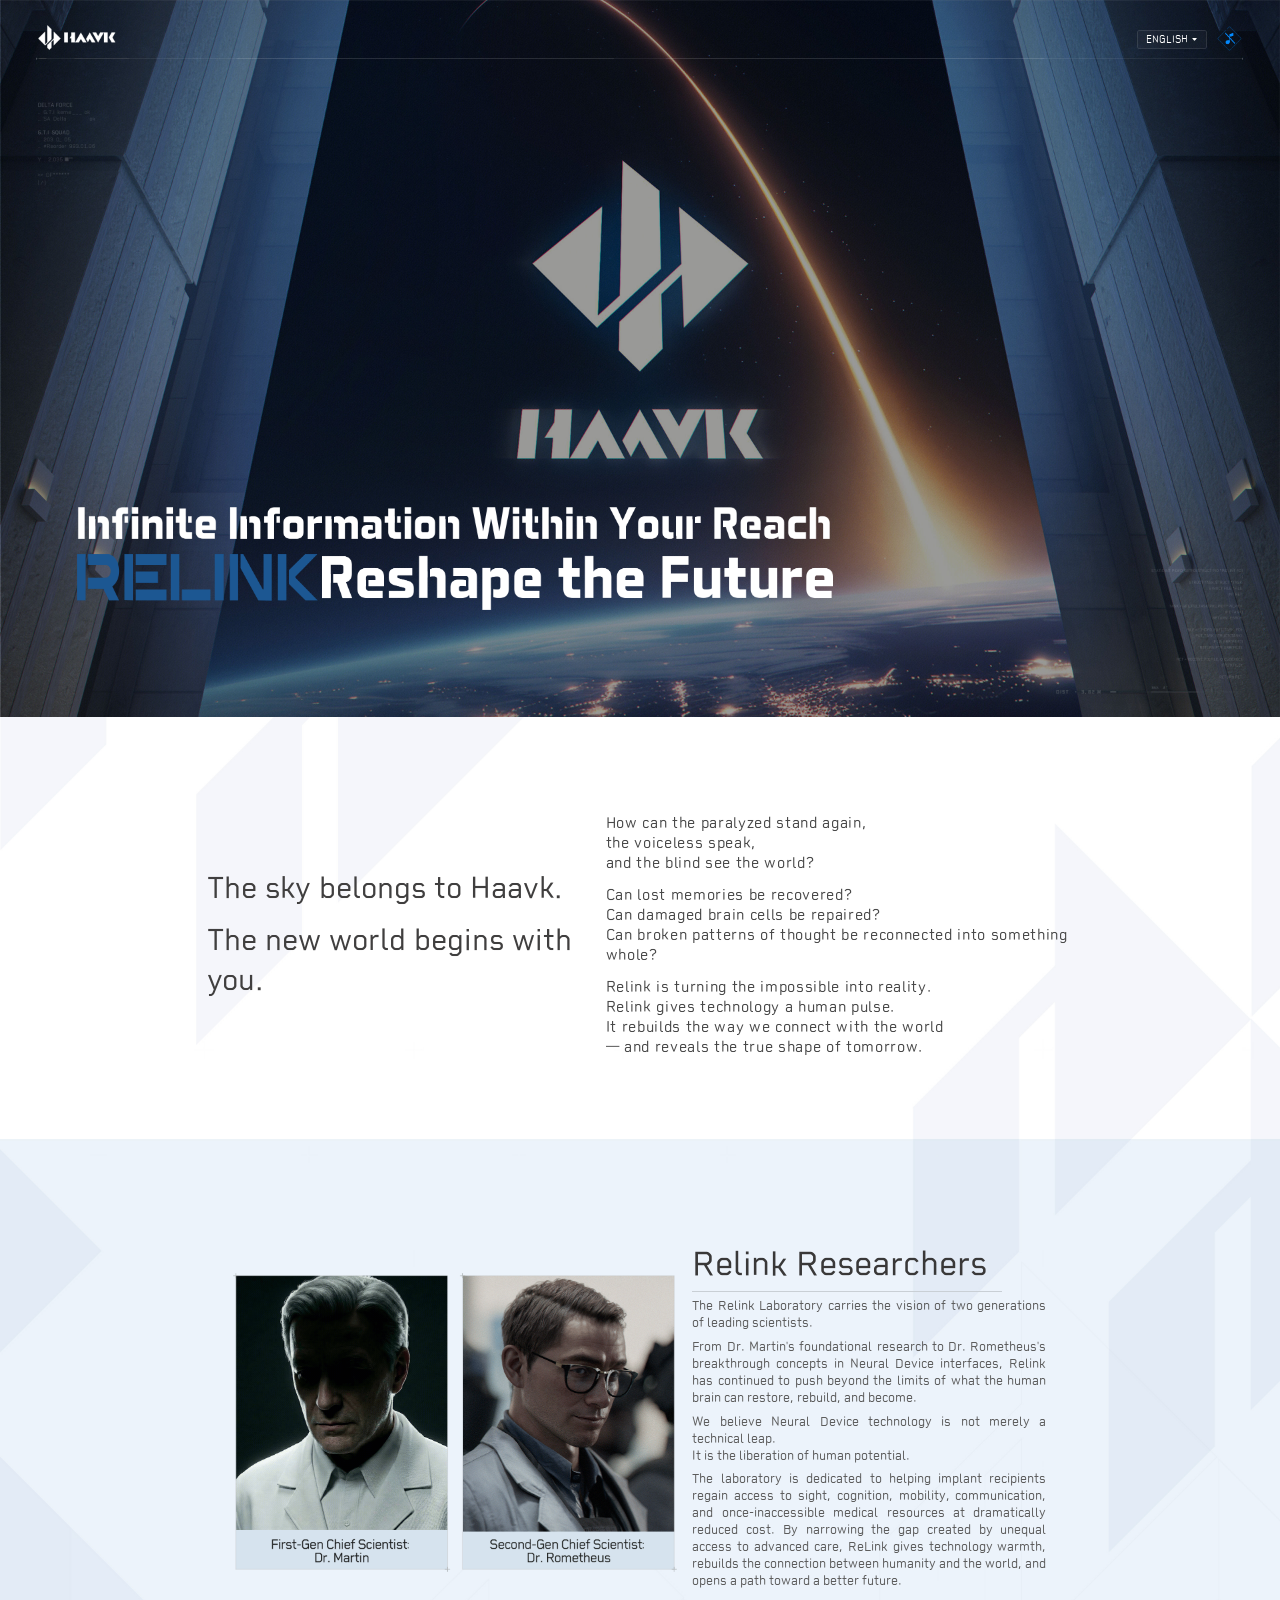
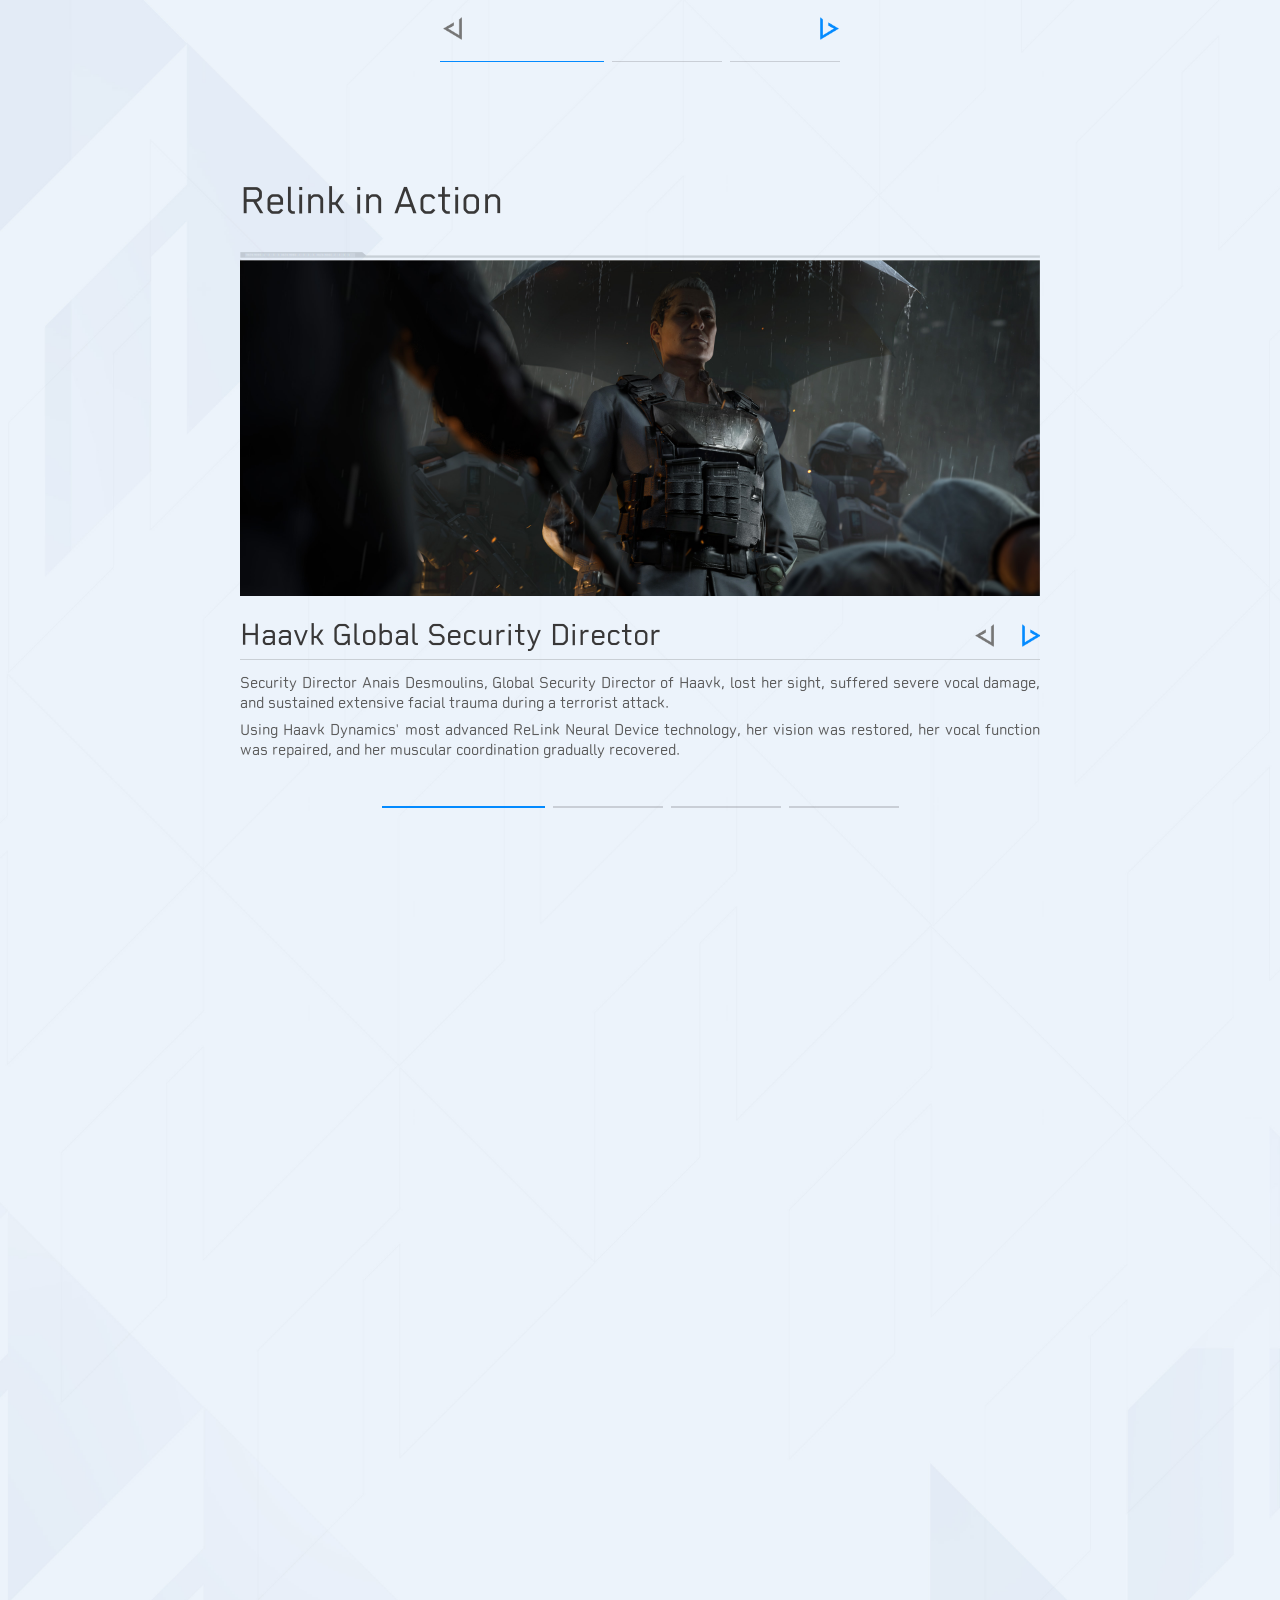
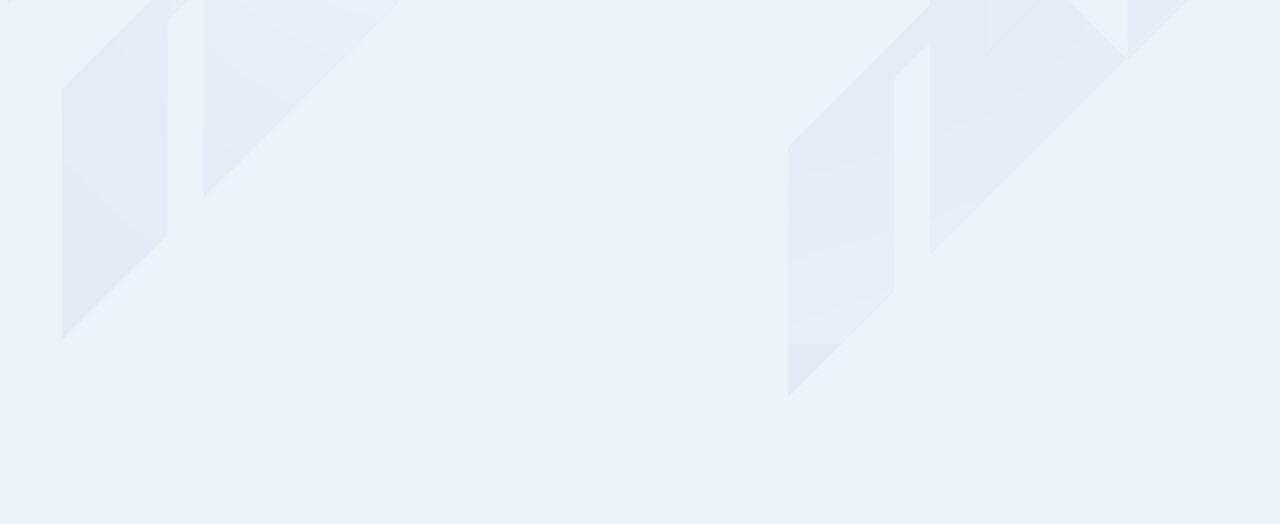
==== commit 4aafe035: "Add files via upload" ====
--- a/index.html
+++ b/index.html
@@ -1,198 +1,198 @@
-<!DOCTYPE html>
-<html>
-<head>
-<meta charset="utf-8" />
-<meta http-equiv="X-UA-Compatible" content="IE=edge,chrome=1">
-<meta name="viewport" content="width=device-width, initial-scale=1.0, minimum-scale=1.0, maximum-scale=1.0, user-scalable=no,viewport-fit=cover"/>
-<meta name="format-detection" content="telephone=no" />
-<meta name="apple-mobile-web-app-capable" content="yes" />
-<meta name="apple-mobile-web-app-status-bar-style" content="black" />
-<meta name="robots" content="all">
-<meta name="author" content="Tencent-CP" />
-<meta name="Copyright" content="Tencent" />
-<meta name="Description" data-i18n = '[content]title' content="信息予你无限">
-<meta name="Keywords" data-i18n = '[content]title' content="信息予你无限">
-<meta property="og:image" content="img/logo2.png" />
-<link rel="icon" href="img/logo2.png">
-<title data-i18n = 'title'></title>
- <link rel="stylesheet" href="css/swiper.css" />
-<link rel="stylesheet" type="text/css" href="css/index.css"/> 
-<!--<link rel="stylesheet" href="css/swiper.css">
-<link rel="stylesheet" href="css/index.css">-->
-
-<script>
-  !function () {
-    function params(u, p) {
-      var m = new RegExp('(?:&|/?)' + p + '=([^&$]+)').exec(u);
-      return m ? m[1] : '';
-    }
-     if(/iphone|android|ipod|(?=.*arkweb)(?=.*micromessenger)/i.test(navigator.userAgent) == true && params(location.search, "from") != "mobile"){
-      const href = location.href;
-         location.href = href.replace("/havvkrelink/","/havvkrelink/m/");
-    }
-  }();
-</script>
-</head>
-<body data-i18n = '[class]lang'>
-<img src="img/logo2.png" class="hide" alt="" />
-<div class="wrapper">
-	<div class="yy_box">
-      <a href="javascript:;" class="btn_yy sp"><span>zh</span><i></i></a>
-      <p class="yy_ct sp">
-        <a href="javascript:;" id="zh" class=""><span>中文</span> <i></i></a>
-        <a href="javascript:;" id="en" class=""><span>english</span><i></i></a>
-      </p>
-    </div>
-	<a href="javascript:;" class="bgm sp db"></a>
-	<audio id="audioBg" src="bgm.mp3" loop="loop" preload="auto"></audio>
-	<div class="video_box">
-		<video src="video.mp4" muted autoplay loop></video>
-	</div>
-	<div class="part head">
-		<p class="logo"></p>
-		<h1 class="slogan db toRightSmall"></h1>
-	</div>
-	<div class="content">
-		<div class="part part1">
-			<p class="s1_txt1 toRightSmall delay2" data-i18n="s1title"></p>
-			<p class="s1_txt2 toLeftSmall delay3" data-i18n="s1desc"></p>
-		</div>
-		<div class="part partnew">
-			<div class="swiper-container new_swiper">
-				<div class="swiper-wrapper">
-					<div class="swiper-slide">
-						<div class="new_box">
-							<div class="new_right toLeftSmall new_right1">
-								<p class="n_pic1"></p>
-							</div>
-							<div class="new_left toRightSmall">
-								<p class="new_tit" data-i18n="newtit1">
-									
-								</p>
-								<p class="new_txt" data-i18n="newtxt1">
-								
-								</p>
-							</div>
-						</div>
-					</div>
-					<div class="swiper-slide">
-						<div class="new_box">
-							<div class="new_left toLeftSmall">
-								<p class="new_tit" data-i18n="newtit2">
-									
-								</p>
-								<p class="new_txt" data-i18n="newtxt2">
-								</p>
-							</div>
-							<div class="new_right toRightSmall">
-								<img src="img/n_pic2.png" alt="" />
-							</div>
-						</div>
-					</div>
-					<div class="swiper-slide">
-						<div class="new_box">
-							<div class="new_right toLeftSmall">
-								<img src="img/n_pic3.png" alt="" />
-							</div>
-							<div class="new_left toRightSmall">
-								<p class="new_tit" data-i18n="newtit3">
-									
-								</p>
-								<p class="new_txt" data-i18n="newtxt3">
-									
-								</p>
-							</div>
-						</div>
-					</div>
-				</div>
-			</div>
-			<div class="s2_prev"></div>
-			<div class="s2_next"></div>
-			<div class="s2_dot"></div>
-		</div>
-		
-		<div class="part part2">
-			<h2 class="s2_tit toBottomSmall" data-i18n="s2tit1"></h2>
-			<div class="s2_box toTopSmall delay2">
-				<div class="s2_swiper swiper-container">
-					<div class="swiper-wrapper">
-						<div class="swiper-slide">
-							<img src="img/pic1.jpg" alt="">
-							<p class="s2_txt1" data-i18n="s2txt1"></p>
-							<p class="s2_txt2" data-i18n="s2txt2"></p>
-						</div>
-						<div class="swiper-slide">
-							<img src="img/pic2.jpg" alt="">
-							<p class="s2_txt1" data-i18n="s2txt3"></p>
-							<p class="s2_txt2" data-i18n="s2txt4"></p>
-						</div>
-						<div class="swiper-slide">
-							<img src="img/pic3.jpg" alt="">
-							<p class="s2_txt1" data-i18n="s2txt5"></p>
-							<p class="s2_txt2" data-i18n="s2txt6"></p>
-						</div>
-						<div class="swiper-slide">
-							<img src="img/pic4.jpg" alt="">
-							<p class="s2_txt1" data-i18n="s2txt7"></p>
-							<p class="s2_txt2" data-i18n="s2txt8"></p>
-						</div>
-					</div>
-				</div>
-				<div class="s2_prev"></div>
-				<div class="s2_next"></div>
-				<div class="s2_dot"></div>
-			</div>
-		</div>
-		<div class="part part3">
-			<div class="s3_box1 s3_box toBottomSmall delay2">
-				<div class="s3_ctbox">
-					<p class="s3_txt1" data-i18n="s3tit1"></p>
-					<p class="s3_txt2" data-i18n="s3txt1"></p>
-					<img src="img/gift1.png" alt="">
-				</div>
-			</div>
-			<div class="s3_box2 s3_box show toTopSmall delay3">
-				<div class="s3_ctbox">
-					<div class="s3_ct">
-						<p class="s3_txt1" data-i18n="s3tit2"></p>
-						<p class="s3_txt2" data-i18n="s3txt2"></p>
-					</div>
-					<img src="img/gift2.png" alt="">
-				</div>
-			</div>
-		</div>
-		<div class="part part4">
-			<h2 class="s4_tit toBottomSmall"></h2>
-			<div class="s4_box toBottomSmall delay2">
-				<div class="s4_item">
-					<p class="s4_sub">
-						<i></i>
-						<span data-i18n="s4tit1"></span>
-					</p>
-					<p class="s4_pic">
-						<i></i>
-						<img src="img/s4_pic1.png" alt="">
-					</p>
-				</div>
-				<div class="s4_item">
-					<p class="s4_sub">
-						<i></i>
-						<span data-i18n="s4tit2"></span>
-					</p>
-					<p class="s4_pic">
-						<i></i>
-						<img src="img/s4_pic2.png" alt="">
-					</p>
-				</div>
-			</div>
-		</div>
-	</div>
-</div>
-
-<script src="js/jquery-1.11.3.min.js"></script>
-<script src="js/swiper.js"></script>
-<script src="js/index.js"></script> 
-<script src="js/i18next.js"></script>
-<script src="js/langan.js"></script>
-</body>
-</html>
+<!DOCTYPE html>
+<html>
+<head>
+<meta charset="utf-8" />
+<meta http-equiv="X-UA-Compatible" content="IE=edge,chrome=1">
+<meta name="viewport" content="width=device-width, initial-scale=1.0, minimum-scale=1.0, maximum-scale=1.0, user-scalable=no,viewport-fit=cover"/>
+<meta name="format-detection" content="telephone=no" />
+<meta name="apple-mobile-web-app-capable" content="yes" />
+<meta name="apple-mobile-web-app-status-bar-style" content="black" />
+<meta name="robots" content="all">
+<meta name="author" content="Tencent-CP" />
+<meta name="Copyright" content="Tencent" />
+<meta name="Description" data-i18n = '[content]title' content="信息予你无限">
+<meta name="Keywords" data-i18n = '[content]title' content="信息予你无限">
+<meta property="og:image" content="img/logo2.png" />
+<link rel="icon" href="img/logo2.png">
+<title data-i18n = 'title'></title>
+ <link rel="stylesheet" href="css/swiper.css" />
+<link rel="stylesheet" type="text/css" href="css/index.css"/> 
+<!--<link rel="stylesheet" href="css/swiper.css">
+<link rel="stylesheet" href="css/index.css">-->
+
+<script>
+  !function () {
+    function params(u, p) {
+      var m = new RegExp('(?:&|/?)' + p + '=([^&$]+)').exec(u);
+      return m ? m[1] : '';
+    }
+     if(/iphone|android|ipod|(?=.*arkweb)(?=.*micromessenger)/i.test(navigator.userAgent) == true && params(location.search, "from") != "mobile"){
+      const href = location.href;
+         location.href = href.replace("/havvkrelink/","/havvkrelink/m/");
+    }
+  }();
+</script>
+</head>
+<body data-i18n = '[class]lang'>
+<img src="img/logo2.png" class="hide" alt="" />
+<div class="wrapper">
+	<div class="yy_box">
+      <a href="javascript:;" class="btn_yy sp"><span>zh</span><i></i></a>
+      <p class="yy_ct sp">
+        <a href="javascript:;" id="zh" class=""><span>中文</span> <i></i></a>
+        <a href="javascript:;" id="en" class=""><span>english</span><i></i></a>
+      </p>
+    </div>
+	<a href="javascript:;" class="bgm sp db"></a>
+	<audio id="audioBg" src="bgm.mp3" loop="loop" preload="auto"></audio>
+	<div class="video_box">
+		<video src="video.mp4" muted autoplay loop></video>
+	</div>
+	<div class="part head">
+		<p class="logo"></p>
+		<h1 class="slogan db toRightSmall"></h1>
+	</div>
+	<div class="content">
+		<div class="part part1">
+			<p class="s1_txt1 toRightSmall delay2" data-i18n="s1title"></p>
+			<p class="s1_txt2 toLeftSmall delay3" data-i18n="s1desc"></p>
+		</div>
+		<div class="part partnew">
+			<div class="swiper-container new_swiper">
+				<div class="swiper-wrapper">
+					<div class="swiper-slide">
+						<div class="new_box">
+							<div class="new_right toLeftSmall new_right1">
+								<p class="n_pic1"></p>
+							</div>
+							<div class="new_left toRightSmall">
+								<p class="new_tit" data-i18n="newtit1">
+									
+								</p>
+								<p class="new_txt" data-i18n="newtxt1">
+								
+								</p>
+							</div>
+						</div>
+					</div>
+					<div class="swiper-slide">
+						<div class="new_box">
+							<div class="new_left toLeftSmall">
+								<p class="new_tit" data-i18n="newtit2">
+									
+								</p>
+								<p class="new_txt" data-i18n="newtxt2">
+								</p>
+							</div>
+							<div class="new_right toRightSmall">
+								<img src="img/n_pic2.png" alt="" />
+							</div>
+						</div>
+					</div>
+					<div class="swiper-slide">
+						<div class="new_box">
+							<div class="new_right toLeftSmall">
+								<img src="img/n_pic3.png" alt="" />
+							</div>
+							<div class="new_left toRightSmall">
+								<p class="new_tit" data-i18n="newtit3">
+									
+								</p>
+								<p class="new_txt" data-i18n="newtxt3">
+									
+								</p>
+							</div>
+						</div>
+					</div>
+				</div>
+			</div>
+			<div class="s2_prev"></div>
+			<div class="s2_next"></div>
+			<div class="s2_dot"></div>
+		</div>
+		
+		<div class="part part2">
+			<h2 class="s2_tit toBottomSmall" data-i18n="s2tit1"></h2>
+			<div class="s2_box toTopSmall delay2">
+				<div class="s2_swiper swiper-container">
+					<div class="swiper-wrapper">
+						<div class="swiper-slide">
+							<img src="img/pic1.jpg" alt="">
+							<p class="s2_txt1" data-i18n="s2txt1"></p>
+							<p class="s2_txt2" data-i18n="s2txt2"></p>
+						</div>
+						<div class="swiper-slide">
+							<img src="img/pic2.jpg" alt="">
+							<p class="s2_txt1" data-i18n="s2txt3"></p>
+							<p class="s2_txt2" data-i18n="s2txt4"></p>
+						</div>
+						<div class="swiper-slide">
+							<img src="img/pic3.jpg" alt="">
+							<p class="s2_txt1" data-i18n="s2txt5"></p>
+							<p class="s2_txt2" data-i18n="s2txt6"></p>
+						</div>
+						<div class="swiper-slide">
+							<img src="img/pic4.jpg" alt="">
+							<p class="s2_txt1" data-i18n="s2txt7"></p>
+							<p class="s2_txt2" data-i18n="s2txt8"></p>
+						</div>
+					</div>
+				</div>
+				<div class="s2_prev"></div>
+				<div class="s2_next"></div>
+				<div class="s2_dot"></div>
+			</div>
+		</div>
+		<div class="part part3">
+			<div class="s3_box1 s3_box toBottomSmall delay2">
+				<div class="s3_ctbox">
+					<p class="s3_txt1" data-i18n="s3tit1"></p>
+					<p class="s3_txt2" data-i18n="s3txt1"></p>
+					<img src="img/gift1.png" alt="">
+				</div>
+			</div>
+			<div class="s3_box2 s3_box show toTopSmall delay3">
+				<div class="s3_ctbox">
+					<div class="s3_ct">
+						<p class="s3_txt1" data-i18n="s3tit2"></p>
+						<p class="s3_txt2" data-i18n="s3txt2"></p>
+					</div>
+					<img src="img/gift2.png" alt="">
+				</div>
+			</div>
+		</div>
+		<div class="part part4">
+			<h2 class="s4_tit toBottomSmall"></h2>
+			<div class="s4_box toBottomSmall delay2">
+				<div class="s4_item">
+					<p class="s4_sub">
+						<i></i>
+						<span data-i18n="s4tit1"></span>
+					</p>
+					<p class="s4_pic">
+						<i></i>
+						<img src="img/s4_pic1.png" alt="">
+					</p>
+				</div>
+				<div class="s4_item">
+					<p class="s4_sub">
+						<i></i>
+						<span data-i18n="s4tit2"></span>
+					</p>
+					<p class="s4_pic">
+						<i></i>
+						<img src="img/s4_pic2.png" alt="">
+					</p>
+				</div>
+			</div>
+		</div>
+	</div>
+</div>
+
+<script src="js/jquery-1.11.3.min.js"></script>
+<script src="js/swiper.js"></script>
+<script src="js/index.js"></script> 
+<script src="js/i18next.js"></script>
+<script src="js/langan.js"></script>
+</body>
+</html>
--- a/css/index.css
+++ b/css/index.css
@@ -1,456 +1,456 @@
-/* reset */
-body,div,dl,dt,dd,ul,ol,li,h1,h2,h3,h4,h5,h6,pre,form,fieldset,input,textarea,p,blockquote,th,td{margin:0;padding:0;}
-table{border-collapse:collapse;border-spacing:0;}
-address,caption,cite,code,dfn,em,strong,th,var{font-weight:normal;font-style:normal;}
-ol,ul{list-style:none;}
-caption {text-align:left;}
-h1,h2,h3,h4,h5,h6{font-weight:normal;font-size:100%;}
-q:before,q:after{content:'';}
-fieldset,img,abbr,acronym{border:0;}
-body,html{min-width: 12rem;}
-/* basic */
-.c:before,.c:after{content:"";display:tadble;}
-.c:after{clear:both;}
-.c{zoom:1;}
-body{font:20px/1.5 'fzlth','simhei',tahoma,'\5b8b\4f53',"\9ED1\4F53",sans-serif;overflow-x: hidden;background: #ecf3fa;}
-a {text-decoration:none;overflow:hidden;}
-.fr-wrapper,body{min-width:12rem !important;overflow-x: hidden;}
-.hide{display:block;width:0;height:0;overflow:hidden;}
-.pr{position:relative;}
-.pa{position:absolute;}
-.db{display:block;text-indent:-999rem;font-size: 0;}
-.fl{float:left;}
-.fr{float:right;}
-*{box-sizing: border-box;}
-.gray,.swiper-button-disabled{-webkit-filter:grayscale(100%);-moz-filter:grayscale(100%);-ms-filter:grayscale(100%);-o-filter:grayscale(100%);filter:grayscale(100%);filter:gray;pointer-events:none;}
-html,body {
-  font-size: calc(100 / 3840 * 100vw);
-  overflow: hidden auto;
-}
-@font-face {
-  font-family: 'fzlth';
-  src: url('../img/font/fzlth.woff') format('truetype');
-}
-@font-face {
-  font-family: 'fzltzh';
-  src: url('../img/font/fzltzh.woff') format('truetype');
-}
-@font-face {
-  font-family: 'fzltth';
-  src: url('../img/font/fzltth.woff') format('truetype');
-}
-input{font-family: 'fzlth';}
-
-/* 修复浏览器表单/密码自动填充样式：背景、文字、字体过小 */
-input:-webkit-autofill,
-input:-webkit-autofill:hover,
-input:-webkit-autofill:focus,
-input:-webkit-autofill:active,
-textarea:-webkit-autofill,
-textarea:-webkit-autofill:hover,
-textarea:-webkit-autofill:focus,
-textarea:-webkit-autofill:active,
-select:-webkit-autofill,
-select:-webkit-autofill:hover,
-select:-webkit-autofill:focus,
-select:-webkit-autofill:active {
-  font-size: 0.3rem !important;
-  font-family: 'fzlth', sans-serif !important;
-  -webkit-text-size-adjust: 100% !important;
-  -webkit-font-smoothing: antialiased !important;
-  box-shadow: 0 0 0 100px #efefef inset !important;
-  -webkit-box-shadow: 0 0 0 100px #efefef inset !important;
-}
-
-input:-webkit-autofill::first-line,
-textarea:-webkit-autofill::first-line,
-select:-webkit-autofill::first-line {
-  font-size: 0.3rem !important;
-  font-family: 'fzlth', sans-serif !important;
-  -webkit-text-size-adjust: 100% !important;
-}
-
-.form-group input:-webkit-autofill,
-.form-group input:-webkit-autofill:hover,
-.form-group input:-webkit-autofill:focus,
-.form-group input:-webkit-autofill:active {
-  font-size: 0.3rem !important;
-  font-family: 'fzlth', sans-serif !important;
-  color: #000000 !important;
-  -webkit-text-size-adjust: 100% !important;
-}
-/* 给所有输入框强制统一核心渲染属性，消除浏览器差异 */
-input[type="text"],
-input[type="password"] {
-    /* 强制统一字体和字号，避免密码圆点的字体差异 */
-    font-family: 'fzlth' !important;
-    font-size: 0.3rem !important; /* 替换成你项目里的实际字号 */
-    line-height: 1.5 !important; /* 强制统一行高，解决基线问题 */
- 
-    /* 统一内边距和高度，确保垂直居中 */
-    padding: 0.1rem 0.3rem !important;
-    height: 0.98rem !important; /* 或者用 min-height，避免内容撑开 */
-    box-sizing: border-box !important;
-
-    /* 垂直居中兜底 */
-    display: flex;
-    align-items: center;
-}
-
-/* 针对部分浏览器的特殊兼容 */
-input[type="password"] {
-    text-align: left;
-    vertical-align: middle;
-    background-image: linear-gradient(transparent, transparent);
-    background-position: left center;
-    background-size: auto 1em;
-    background-repeat: repeat-x;
-    font-family: 'fzlth'; /* 用等宽字体，确保圆点间距一致 */
-    text-shadow: 0 0 0 inherit; /* 消除圆点的默认阴影 */
-    letter-spacing: normal !important; /* 部分浏览器给密码框加了默认字间距 */
-    -webkit-text-security: disc; /* 可选：强制Chrome/Safari用圆点，避免自定义圆点差异 */
-    -moz-text-security: disc;
-    text-security: disc;
-}
-
-
-
-body{background: url(../img/rp0.jpg) no-repeat 50% 0 fixed,url(../img/rp3.jpg) no-repeat 50% 0 fixed,url(../img/rp4.jpg) no-repeat 50% 0 fixed;background-size: 100% auto;}
-.wrapper{background: url(../img/rp2.jpg) no-repeat 50% 21.52rem,url(../img/rp1.jpg) no-repeat 50% 0 fixed;background-size: 38.4rem auto;}
-.video_box{position: fixed;top: 0;left: 0;width: 100%;height: 21.52rem;}
-.video_box video{width: 100%;height: 100%;object-fit: cover;}
-.head{height: 21.52rem;position: relative;z-index: 2;}
-.logo{position: absolute;top: 0.76rem;left: 1.08rem;width:36.21rem;height: 20.06rem;background: url(../img/line1.png) no-repeat 50% 0;background-size: 100% auto;}
-.slogan{background: url(../img/slogan.png) no-repeat 50% 0;background-size: 100% auto;width: 13.83rem;height: 3.65rem;position: absolute;bottom: 3.2rem;left: 2.3rem;}
-.btn_open{background: url(../img/btn1.png) no-repeat 50% 0;background-size: 100% auto;width: 6.14rem;height: 1.51rem;position: absolute;bottom: 2.68rem;left: 2.3rem;transition: all 0.2s ease-in-out;}
-.btn_open:hover{filter:drop-shadow(0 0.02rem 0.04rem #c6c7cb);}
-
-.yy_box{width: 2.1rem;position: absolute;top: 0.9rem;right: 2.2rem;z-index: 12;}
-.btn_yy{background: url(../img/yy_bg1.png) no-repeat 50% 0;display: block;width: 2.1rem;height: 0.57rem;color: #ffffff;font-size: 0.26rem;display: flex;justify-content: center;align-items: center;line-height: 0.36rem;background-size: 100% auto;text-transform: uppercase;}
-.btn_yy i{background: url(../img/yy_icon1.png) no-repeat 50% 0;background-size: 100% auto;width: 0.16rem;height: 0.1rem;margin-left: 0.1rem;}
-
-.yy_ct{background: url(../img/yy_bg2.png) no-repeat 50% 0;background-size: 100% auto;width: 2.1rem;height: 0;overflow: hidden;transition: 0.2s height linear;}
-.yy_box.show .yy_ct{height: 1.26rem;}
-.yy_ct a{display: flex;justify-content: center;align-items: center;width: 100%;height: 0.62rem;font-size: 0.26rem;color: #a5a5a5;text-align: center;line-height: 0.34rem;text-transform: uppercase;}
-.yy_ct a i{background: url(../img/yy_icon2.png) no-repeat 50% 0;background-size: 100% auto;width: 0.27rem;height: 0.26rem;margin-left: 0.1rem;opacity: 0;}
-.yy_ct a.on {color: #ffffff;}
-.yy_ct a.on i{opacity: 1;}
-
-.yy_box1{width: 2.3rem;top: 1.12rem;right: 1.2rem;}
-.yy_box1 .btn_yy{background: url(../img/yy_bg3.png) no-repeat 50% 0;width: 2.3rem;height: 0.97rem;background-size: 100% auto;color: #5894de;font-size: 0.36rem;}
-.yy_box1 .btn_yy i{background-image: url(../img/yy_icon3.png);}
-.yy_box1 .yy_ct{background-image: url(../img/yy_bg4.png);width: 2.3rem;}
-.yy_box1 .yy_ct a{font-size: 0.26rem;color: #9fb0cb;}
-.yy_box1 .yy_ct a.on{color: #5894de;}
-.yy_box1 .yy_ct a i{background-image: url(../img/yy_icon4.png);}
-
-
-.content{background: url(../img/rp2.jpg) no-repeat 50% 0;background-size: 38.4rem auto;position: relative;z-index: 2;}
-.part1{height: 12.7rem;display: flex;justify-content: space-between;align-items: center;padding: 0 6.76rem;}
-.s1_txt1{font-family: 'fzltzh';font-size: 0.8rem;color: #403f3f;line-height: 1.2rem;text-align: left;padding-left: 0.44rem;}
-.s1_txt2{font-family: 'fzlth';font-size: 0.4rem;color: #494949;line-height: 1rem;text-align: left;letter-spacing: 0.02rem;white-space: nowrap;}
-
-.partnew{width: 24.88rem;margin: 4.1rem auto 0;position: relative;}
-.new_swiper{width: 100%;margin: 0 auto;overflow: hidden;height: 11.48rem;}
-.new_box{width: 24.4rem;margin: 0 auto;display: flex;justify-content: space-between;align-items: flex-start;}
-.new_right{width: 13.03rem;flex-shrink: 0;}
-.new_right1{width: 13.32rem;padding-top: 0.1rem;}
-.new_right img{display: block;width: 100%;}
-.n_pic1{background: url(../img/n_pic1.png) no-repeat 50% 0;width: 13.32rem;height: 8.97rem;margin: 0 auto;background-size: 100% auto;}
-.new_left{width: 10.62rem;flex-shrink: 0;font-size: 0.4rem;line-height: 0.8rem;color: #5d5d5d;text-align: left;letter-spacing: 0.04rem;}
-.new_tit{width: 9.28rem;height: 1.5rem;line-height: 1.4rem;border-bottom: 0.02rem solid #c9cfd5;font-size: 1rem;font-family: 'fzltzh';color: #393838;letter-spacing: 0;margin-top: -0.1rem;}
-.new_txt{margin: 0.56rem auto 0;}
-.partnew .s2_prev,.partnew .s2_next{top: 10.18rem;right: auto;left: 50%;margin-left: -5.9rem;}
-.partnew .s2_next{margin-left: 5.4rem}
-
-.part2{width: 24rem;margin: 3.2rem auto 0;}
-.s2_tit{font-family: 'fzltzh';font-size: 1rem;color: #393838;line-height: 2rem;text-align: left;}
-.s2_box{background: url(../img/bg1.png) no-repeat 50% 0;background-size: 100% auto;width: 24.02rem;padding-top: 0.22rem;position: relative;margin: 0.5rem auto 0;}
-.s2_swiper{width: 24rem;margin: 0 auto;overflow: hidden;}
-.s2_swiper img{display: block;width: 100%;}
-.s2_txt1{font-size: 0.8rem;color: #393838;height: 1.4rem;line-height: 1.4rem;border-bottom: 0.02rem solid #c9cfd5;margin: 0.5rem auto 0;}
-.s2_txt2{font-size: 0.4rem;color: #5d5d5d;text-align: left;line-height: 0.6rem;margin: 0.4rem auto 0;height: 3rem;letter-spacing: 0.04rem;}
-.s2_prev,.s2_next{position: absolute;background: url(../img/btn2.png) no-repeat 0 0;width: 0.56rem;height: 0.7rem;background-size: 1.93rem auto;right: 1.4rem;top: 11.14rem;cursor: pointer;z-index: 12;}
-.s2_next{background-position: -1.37rem 0;right: 0;}
-.s2_dot{display: flex;justify-content: center;align-items: center;}
-.s2_dot span{width: 3.3rem;height: 0.04rem;opacity: 1;border-radius: 0;background: rgba(121, 121, 126,0.3);transition: all 0.2s ease-in-out;}
-.s2_dot span.swiper-pagination-bullet-active{background: #038aff;width: 4.9rem;}
-
-.part3{margin: 5rem auto 0;width: 24rem;height: 15.8rem;display: flex;justify-content: space-between;align-items: flex-start;position: relative;}
-.s3_box1{width: 11rem;position: relative;z-index: 2;height: 12rem;}
-.s3_box1 img{width: 18.52rem;display: block;pointer-events: none;position: absolute;top: -6.52rem;left: -6.76rem;}
-.s3_box2{width: 21rem;flex-shrink: 0;margin-left: -9rem;position: relative;height: 15.8rem;}
-.s3_box2 img{width: 28.5rem;display: block;pointer-events: none;position: absolute;top: 0;right: -6.96rem;}
-.s3_txt1{font-size: 1.2rem;line-height: 1.8rem;font-family: 'fzltzh';color: #393939;text-align: left;}
-.s3_txt2{font-size: 0.4rem;line-height: 0.6rem;color: #5d5d5d;text-align: left;width: 6.6rem;margin-top: 0.3rem;}
-.s3_txt2 span{color: #2362af;}
-.s3_box1 .s3_ctbox .s3_txt2{width: 6.2rem;letter-spacing: 0.02rem;}
-.s3_ctbox{position: absolute;top: 0;left: 0.2rem;width: 100%;height: 100%;}
-.s3_box2 .s3_ct{position: absolute;bottom: 0;right: 0.4rem;}
-.s3_box2 .s3_ctbox,.s3_box1 .s3_ctbox{opacity: .4;transition: all 0.2s ease-in-out;filter: grayscale(0.6);}
-.s3_box2.show .s3_ctbox,.s3_box1.show .s3_ctbox{filter: none;opacity: 1;}
-
-.part4{margin: 3.8rem auto 0;height: 14.9rem;width: 19.2rem;transform: scale(0.84);transform-origin: 50% 0;}
-.s4_tit{background: url(../img/s4_tit2.png) no-repeat 50% 0;background-size: 17.91rem auto;width: 17.91rem;height: 2.35rem;}
-.s4_tit span{color: #2362af;}
-.s4_box{display: flex;justify-content: space-between;align-items: center;margin: 1.5rem auto 0;width: 19.2rem;}
-.s4_item{width:7.7rem;}
-.s4_sub{display: flex;justify-content: flex-start;align-items: center;font-size: 0.6rem;color: #191919;line-height: 0.8rem;}
-.s4_sub i{width: 0.52rem;height: 0.53rem;background: url(../img/icon.png) no-repeat 0 0;background-size: 100% auto;margin-right: 0.3rem;}
-.s4_pic{position: relative;margin: 0.5rem auto 0;}
-.s4_pic img{display: block;width: 100%;}
-.s4_pic i{width: 7.55rem;height: 9.61rem;position: absolute;background: #ecf3fa;opacity: 0;top: 0.08rem;left: 50%;transform:translateX(-50%);transition: all 0.2s ease-in-out;}
-
-
-.admin-overlay,.password-overlay,.unlocked-overlay{background: url(../img/rp3.jpg) no-repeat 50% 50%;background-size: cover;width: 100vw;height: 100vh;z-index: 9;position: fixed;top: 0;left: 0;display: none;}
-.password-overlay,.unlocked-overlay{z-index: 9999;}
-.login-box,.password-box,.unlocked-box{width: 7.92rem;padding: 0.4rem 0 1rem;background: #ffffff;border-radius: 0.2rem;box-shadow: 0 0 0.5rem rgba(133, 150, 170,0.5);position: absolute;top: 50%;left: 50%;transform: translate(-50%,-50%);}
-.login-logo{display: block;width: 1.71rem;height:2.45rem;background: url(../img/logo1.png) no-repeat 50% 0;background-size: 100% auto;margin: 0 auto;}
-.login-txt{display: flex;justify-content: space-between;align-items: center;margin: 0.28rem auto 0.28rem;font-size: 0.22rem;color: #494949;text-align: center;line-height: 0.5rem;}
-.login-txt i{width:2.3rem;height: 0.02rem;background: #d3d3d3;}
-
-.form-group{margin: 0 auto 0.24rem;width:6.7rem;}
-.form-group label{font-size: 0.28rem;color: #494949;line-height: 0.5rem;margin-bottom: 0.16rem;display: block;font-family: 'fzltzh';}
-.form-group input{width: 6.7rem;height:0.98rem;border: 0.02rem solid #d0d0d0;border-radius: 0.1rem;padding: 0.1rem 0.3rem;margin: 0 auto;display: block;background: #efefef;font-size: 0.3rem;color: #555555;}
-
-.login-btn{display: block;margin: 0.6rem auto 0;background: url(../img/btn3.png) no-repeat 50% 0;background-size: 100% auto;width: 4.11rem;height:0.95rem;background-size: 100% auto;font-size: 0.3428rem;color: #ffffff;text-align: center;line-height: 0.44rem;transition: all 0.2s ease-in-out;display: flex;justify-content: center;align-items: center;flex-direction: column;text-transform: uppercase;}
-.login-btn span{display: block;font-size: 0.14rem;line-height: 0.2rem;}
-.login-btn:hover{filter: brightness(1.1) drop-shadow(0 0.02rem 0.1rem #c6c7cb);}
-.login-error{font-size: 0.26rem;color: #ff0000;text-align: center;line-height: 0.5rem;margin: 0.3rem auto 0;position: absolute;width: 100%;left: 0;bottom: 0.4rem;display: none;animation: headShake 1s linear;}
-@keyframes headShake{0%{-webkit-transform:translateX(0);transform:translateX(0)}6.5%{-webkit-transform:translateX(-6px) rotateY(-9deg);transform:translateX(-6px) rotateY(-9deg)}18.5%{-webkit-transform:translateX(5px) rotateY(7deg);transform:translateX(5px) rotateY(7deg)}31.5%{-webkit-transform:translateX(-3px) rotateY(-5deg);transform:translateX(-3px) rotateY(-5deg)}43.5%{-webkit-transform:translateX(2px) rotateY(3deg);transform:translateX(2px) rotateY(3deg)}50%{-webkit-transform:translateX(0);transform:translateX(0)}}
-
-.folder-box{background: url(../img/rp4.jpg) no-repeat 50% 0 fixed;background-size: cover;width: 100vw;min-height: 100vh;z-index:1;display: none;}
-.doc-picbox{z-index: 9999;background: url(../img/rp4.jpg) no-repeat 50% 0 fixed;background-size: cover;width: 100vw;height: 100vh;position: fixed;top: 0;left: 0;overflow: hidden auto;display: none;}
-.folder-title,.doc-title{position: absolute;top: 0;left: 0;height: 2.8rem;background: url(../img/rp4.jpg) no-repeat 50% 0 fixed;background-size: 100% auto;z-index: 10;width: 100%;}
-.folder-tit{background: url(../img/title1.png) no-repeat 50% 50%;background-size: 38.4rem auto;width: 100%;height: 100%;font-size: 0;}
-.folder-logout{position: absolute;top: 1.12rem;right: 3.86rem;background: url(../img/btn4.png) no-repeat 50% 0;background-size: 100% auto;width: 4.52rem;height: 0.97rem;font-size: 0.36rem;color: #5894de;text-align: center;line-height: 0.96rem;font-family: 'fzltzh';transition: all 0.2s ease-in-out;text-transform: uppercase;}
-.folder-logout:hover{filter: brightness(1.1);box-shadow: 0 0.02rem 0.2rem #85b1e7;}
-
-.folder-lnav{position: fixed;left: 0.88rem;top: 50%;transform: translateY(-45%);}
-.folder-lnav a{display: flex;font-size: 0.3rem;color: #79797e;justify-content: flex-start;align-items: center;line-height: 0.4rem;margin-bottom: 0.46rem;transition: all 0.2s ease-in-out;}
-.folder-lnav a i{width: 0.06rem;height: 0.65rem;background: #79797e;opacity: 0.3;margin-right: 0.62rem;transition: all 0.2s ease-in-out;border-radius: 0.03rem;}
-.folder-lnav a.on{font-family: 'fzltzh';color: #3c7fd2;font-size: 0.38rem;line-height: 0.48rem;}
-.folder-lnav a.on i{background: #038aff;opacity: 1;height: 1.35rem;}
-
-.folder-content,.doc-content{padding-top: 3.08rem;}
-.folder-ct,.doc-ct{width:17.74rem;display: flex;justify-content: flex-start;align-items: flex-start;flex-wrap: wrap;margin: 0 auto;}
-.folder-ct a,.doc-ct a{background: url(../img/bg2.png) no-repeat 50% 0;background-size: 100% auto;width: 5.4rem;height: 4.2rem;margin: 0 0.25rem 0.5rem;border-radius: 0.1rem;box-shadow: 0 0 0.3rem rgba(175, 193, 214,0.3);display: flex;justify-content: center;align-items: center;flex-direction: column;transition: all 0.2s ease-in-out;}
-.folder-ct a:hover,.doc-ct a:hover{transform: translateY(-0.1rem);box-shadow: 0 0.2rem 0.3rem rgba(175, 193, 214,0.8);}
-.folder-ct a img,.doc-ct a img{display: block;width: 1.44rem;margin: 0 auto;}
-.folder-name{font-size: 0.34rem;color: #494949;text-align: center;line-height: 0.42rem;font-family: 'fzltzh';margin: 0.26rem auto 0;}   
-.suo-txt1,.suo-txt2{display: flex;justify-content: center;align-items: center;font-size: 0.26rem;color: #9fb0cb;text-align: center;line-height: 0.34rem;margin: 0.2rem auto 0;}
-.suo-txt1 i,.suo-txt2 i{width: 0.21rem;height: 0.3rem;background: url(../img/folder_icon1.png) no-repeat 50% 0;background-size: 100% auto;margin-right: 0.2rem;}
-.suo-txt2 i{background-image: url(../img/folder_icon2.png);}
-.suo-txt2{background: url(../img/folder_btn1.png) no-repeat 50% 0;background-size: 100% auto;width: 2.87rem;height: 0.68rem;color: #ffffff;font-family: 'fzltzh';}
-
-.doc-tit{background: url(../img/tit_bg1.png) no-repeat 50% 50%;background-size: 38.4rem auto;width: 100%;height: 100%;font-size: 0.6rem;color: #403f3f;text-align: center;line-height: 2.8rem;font-family: 'fzltth';display: flex;justify-content: center;align-items: center;}
-.doc-back{position: absolute;top: 1.12rem;right: 3.86rem;background: url(../img/btn5.png) no-repeat 50% 0;background-size: 100% auto;width: 2.92rem;height: 0.97rem;font-size: 0.36rem;color: #5894de;text-align: center;line-height: 0.96rem;font-family: 'fzltzh';transition: all 0.2s ease-in-out;}
-.doc-back:hover{filter: brightness(1.1);box-shadow: 0 0.02rem 0.2rem #85b1e7;}
-
-.doc-ct{width: 12.2rem;}
-.doc-ct a{margin: 0 0.32rem 0.5rem;}
-.doc-ct a i{background: url(../img/doc1.png) no-repeat 50% 0;background-size: 100% auto;width: 1.42rem;height: 1.72rem;margin: 0 auto;display: block;}
-.doc-ct a.doc-suo i{background-image: url(../img/doc2.png);}
-.doc-ct a img{width: 4.22rem;height: 2.38rem;object-fit: cover;}
-.doc-name{font-size: 0.3rem;color: #494949;text-align: center;line-height: 0.4rem;margin: 0.4rem auto 0;}
-
-.doc-text{width: 26.26rem;padding: 0.58rem 1.06rem;margin: 0 auto 1rem;background: #ffffff;border-radius: 0.2rem;box-shadow: 0 0 0.3rem rgba(175, 193, 214,0.3);}
-.doc-text h2{font-size: 0.4rem;color: #202020;text-align: left;line-height: 0.5rem;font-family: 'fzltzh';margin: 0.46rem auto 0;}
-.doc-text h3{border-top: 1px solid #c5daec;height: 1rem;display: flex;justify-content: flex-start;align-items: center;font-size: 0.36rem;color: #202020;text-align: left;line-height: 0.46rem;font-family: 'fzltzh';margin: 0.3rem auto 0;padding-top: 0.3rem;}
-.doc-text h3:first-child{border-top: none;}
-.doc-text h2+h3{border-top: none;}
-.doc-text h3 i{background: url(../img/doc_icon2.png) no-repeat 50% 0;background-size: 100% auto;width: 0.15rem;height: 0.4rem;margin-right: 0.2rem;}
-.doc-text p,.doc-text ul{font-size: 0.26rem;color: #6d7888;text-align: left;line-height: 0.46rem;margin: 0.2rem auto 0;width: 23.3rem;}
-.doc-text img{display: block;width: 100%;}
-.doc-table{width: 24.1rem;margin: 0.44rem auto 0;background: #fafdff;font-size: 0.3rem;color: #494949;text-align: left;line-height: 0.4rem;}
-.doc-table th{height: 1.1rem;color: #2362af;font-family: 'fzltzh';background: #eff8ff;padding: 0 0.88rem;}
-.doc-table td{padding: 0 0.88rem;height: 1.1rem;}
- .doc-table td:first-child{width: 35%;}
-/*.doc-table td:last-child{width:15%;} */
-.col1{color: #20c75e;}
-.col2{color: #dd7d0b;}
-.col3{color: #e61a29;}
-.doc-text ul li{font-size: 0.26rem;color: #6d7888;text-align: left;line-height: 0.62rem;position: relative;}
-.doc-text ul li::after{position: absolute;top: 50%;left: -0.32rem;width: 0.1rem;height: 0.1rem;background: #2362af;border-radius: 50%;transform: translateY(-50%);content: '';}
-
-.doc-picct{width: 30.48rem;height: 96%;position: absolute;top: 50%;left: 50%;transform: translate(-50%,-50%);}
-.doc-picct img{width: 100%;height: calc(100% - 1.3rem);object-fit: contain;}
-.pic-name{height: 1.1rem;display: flex;justify-content: flex-start;align-items: center;font-size: 0.3rem;color: #494949;line-height: 0.4rem;text-align: left;}
-.pic-name i{background: url(../img/doc_icon1.png) no-repeat 50% 0;background-size: 100% auto;width: 0.45rem;height: 0.45rem;margin-right: 0.2rem;}
-
-.doc-close{position: absolute;top: 0.4rem;right: 0;width: 0.52rem;height: 0.52rem;background: url(../img/doc_close.png) no-repeat 50% 0;background-size: 100% auto;}
-.btn-down{position: absolute;top: 0.36rem;right: 0.8rem;width: 0.8rem;height: 0.57rem;background: url(../img/down.png) no-repeat 50% 0;background-size: 100% auto;}
-
-
-
-.password-overlay,.unlocked-overlay{background: rgba(0, 0, 0, 0.5);}
-.password-box{padding-top: 0.6rem;}
-.password-suo{background: url(../img/folder_icon3.png) no-repeat 50% 0;background-size: 100% auto;width: 0.87rem;height: 1.2rem;margin: 0 auto;display: block;}
-.password-tit{font-size: 0.5rem;color: #494949;text-align: center;line-height: 0.6rem;margin: 0.4rem auto 0;font-family: 'fzlttzh';}
-.password-desc{font-size: 0.3rem;color: #858484;text-align: center;line-height: 0.4rem;margin: 0.2rem auto 0;font-family: 'fzlttzh';}
-
-.password-btn{display: flex;justify-content: space-between;align-items: center;margin: 0.52rem auto 0;width: 6.7rem;}
-.password-btn a{font-size: 0.28rem;color: #ffffff;border-radius: 0.05rem;background: url(../img/btn6.png) no-repeat 50% 0;background-size: 6.7rem auto;width: 3.22rem;height: 1.04rem;text-align: center;line-height: 1.04rem;transition: all 0.2s ease-in-out;}
-.password-btn a:hover{filter: brightness(1.1);box-shadow: 0 0.02rem 0.1rem #afc1d6;}
-.password-btn a.password-btn-lock{background-position: 0 0;}
-.password-btn a.password-btn-cancel{background-position: -3.48rem 0;color: #436b9b;}
-
-.unlocked-close{position: absolute;width: 100%;height: 100%;top: 0;left: 0;}
-.unlocked-box{padding: 1.3rem 0;width: 11.98rem;}
-.unlocked-suo{background: url(../img/suo.png) no-repeat 50% 0;background-size: 100% auto;width: 0.87rem;height: 1.2rem;margin: 0 auto;display: block;}
-.unlocked-tit{font-size: 0.5rem;color: #494949;text-align: center;line-height: 0.7rem;margin: 0.3rem auto 0;font-family: 'fzltzh';text-transform: uppercase;}
-.unlocked-desc{font-size: 0.3rem;color: #858484;text-align: center;line-height: 0.4rem;margin: 0.1rem auto 0;font-family: 'fzltzh';}
-
-.bgm{width: 0.76rem;height: 0.75rem;background: url(../img/bgm.png) no-repeat 50% 0;position: fixed;top: 0.77rem;right: 1.14rem;animation: bgm 5s linear infinite;animation-play-state: paused;z-index: 12;background-size: 100% auto;}
-.bgm:after{background: url(../img/bgm_close.png) no-repeat 50% 0;background-size: 100% auto;position: absolute;top: 0;left: 0;width: 100%;height: 100%;display: block;content: '';}
-.music_on{animation-play-state: running;}
-.music_on:after{display: none;}
-
-
-@keyframes bgm{
-	from{transform: rotate(0);}
-	to{transform: rotate(360deg);}
-}
-
-.toRight,
-.toRightSmall,
-.toLeft,
-.toLeftSmall,
-.toBottom,
-.toBottomSmall,
-.toTop,
-.toTopSmall,
-.scaleIn {
-    transition: all .6s;
-    opacity: 0;
-}
-
-.toRight {
-    transform: translate3d(-10rem, 0, 0);
-}
-
-.toRightSmall {
-    transform: translate3d(-2rem, 0, 0);
-}
-
-.toLeft {
-    transform: translate3d(10rem, 0, 0);
-}
-
-.toLeftSmall {
-    transform: translate3d(2rem, 0, 0);
-}
-
-.toBottom {
-    transform: translate3d(0, -10rem, 0);
-}
-
-.toBottomSmall {
-    transform: translate3d(0, -2rem, 0);
-}
-
-.toTop {
-    transform: translate3d(0, 10rem, 0);
-}
-
-.toTopSmall {
-    transform: translate3d(0, 2rem, 0);
-}
-
-.part{pointer-events: none;}
-.part.show{pointer-events: all;}
-.part.show .toRight,
-.part.show .toRightSmall,
-.part.show .toLeft,
-.part.show .toLeftSmall,
-.part.show .toBottom,
-.part.show .toBottomSmall,
-.part.show .toTop,
-.part.show .toTopSmall {
-    transform: translate3d(0, 0, 0);
-    opacity: 1;
-}
-/*transition delay*/
-.part.show .delay1 {
-    transition-delay: .1s;
-}
-
-.part.show .delay2 {
-    transition-delay: .2s;
-}
-
-.part.show .delay3 {
-    transition-delay: .3s;
-}
-
-.part.show .delay4 {
-    transition-delay: .4s;
-}
-
-.login-box,.password-box{animation: loginanim 0.5s ease-in-out;}
-
-@keyframes loginanim {
-    0% {
-        transform: translate(-50%,-40%);
-        opacity: 0;
-    }
-    100% {
-        transform: translate(-50%,-50%);
-        opacity: 1;
-    }
-}
-.folder-lnav{animation: navnanim 0.5s ease-in-out;}
-@keyframes navnanim {
-    0% {
-        transform: translate(-2rem,-45%);
-        opacity: 0;
-    }
-    100% {
-        transform: translate(0,-45%);
-        opacity: 1;
-    }
-}
-.folder-content{animation: contentanim 0.5s ease-in-out;}
-@keyframes contentanim {
-    0% {
-        transform: translateY(-1rem);
-        opacity: 0;
-    }
-    100% {
-        transform: translateY(0);
-        opacity: 1;
-    }
-}
-@font-face {
-	font-family:'en';
-	src: url(../img/font/en.ttf);
-}
-.en *{font-family: 'en' !important;}
-.en .slogan{background: url(../img/en/slogan.png) no-repeat 50% 0;background-size: 100% auto;width: 22.7rem;height: 3.1rem;}
-.en .s1_txt2{white-space: normal;}
-.en .new_tit{font-size: 0.9rem;white-space: nowrap;}
-.en .new_txt{font-size: 0.34rem;line-height: 1.5;letter-spacing: 0;margin-top: 0.2rem;}
-.en .part2 {overflow: hidden;}
-.en .part2 .s2_txt2{letter-spacing: 0;height: 4rem;}
-
-.en .s3_box1 .s3_ctbox .s3_txt2{letter-spacing: 0;width: 6.8rem;}
-.en .s3_ctbox .s3_txt1{margin-top: -1rem;}
-.en .s3_box2 .s3_ct{bottom: -0.8rem;}
-.en .n_pic1{background-image: url(../img/n_pic1_1.png);}
-.en .part4 {width: 24rem;}
-.en .s4_tit{background: url(../img/en/title1.png) no-repeat 50% 0;width: 23.05rem;height: 2.44rem;background-size: 100% auto;}
-
-.en .folder-tit{background-image: url(../img/en/title2.png);}
-.en .doc-tit{background: none;}
-.en .doc-table td{min-height: 1.1rem;padding: 0.2rem 0.88rem;}
-.en .doc-text ul li::after{display: none;}
-.en .s4_sub{ display: flex; justify-content: center; align-items: center; font-size: 0.6rem; color: #191919; line-height: 0.8rem; width: 130%; margin-left: -15%;}
-
-.en .part1{padding: 0 5.76rem;}
-.en .new_box{align-items: center;}
-.en .new_txt span,.en .s2_txt2 span{display: block;margin: 0 auto 0.2rem;}
-.en .new_txt,.en .s2_txt2{text-align: justify;}
-.en .partnew {padding-top: 1px;}
-.en .new_swiper{margin: -1rem auto 1rem;} 
-.en .s1_txt1,.en .s1_txt2{line-height: 1.5;}
+/* reset */
+body,div,dl,dt,dd,ul,ol,li,h1,h2,h3,h4,h5,h6,pre,form,fieldset,input,textarea,p,blockquote,th,td{margin:0;padding:0;}
+table{border-collapse:collapse;border-spacing:0;}
+address,caption,cite,code,dfn,em,strong,th,var{font-weight:normal;font-style:normal;}
+ol,ul{list-style:none;}
+caption {text-align:left;}
+h1,h2,h3,h4,h5,h6{font-weight:normal;font-size:100%;}
+q:before,q:after{content:'';}
+fieldset,img,abbr,acronym{border:0;}
+body,html{min-width: 12rem;}
+/* basic */
+.c:before,.c:after{content:"";display:tadble;}
+.c:after{clear:both;}
+.c{zoom:1;}
+body{font:20px/1.5 'fzlth','simhei',tahoma,'\5b8b\4f53',"\9ED1\4F53",sans-serif;overflow-x: hidden;background: #ecf3fa;}
+a {text-decoration:none;overflow:hidden;}
+.fr-wrapper,body{min-width:12rem !important;overflow-x: hidden;}
+.hide{display:block;width:0;height:0;overflow:hidden;}
+.pr{position:relative;}
+.pa{position:absolute;}
+.db{display:block;text-indent:-999rem;font-size: 0;}
+.fl{float:left;}
+.fr{float:right;}
+*{box-sizing: border-box;}
+.gray,.swiper-button-disabled{-webkit-filter:grayscale(100%);-moz-filter:grayscale(100%);-ms-filter:grayscale(100%);-o-filter:grayscale(100%);filter:grayscale(100%);filter:gray;pointer-events:none;}
+html,body {
+  font-size: calc(100 / 3840 * 100vw);
+  overflow: hidden auto;
+}
+@font-face {
+  font-family: 'fzlth';
+  src: url('../img/font/fzlth.woff') format('truetype');
+}
+@font-face {
+  font-family: 'fzltzh';
+  src: url('../img/font/fzltzh.woff') format('truetype');
+}
+@font-face {
+  font-family: 'fzltth';
+  src: url('../img/font/fzltth.woff') format('truetype');
+}
+input{font-family: 'fzlth';}
+
+/* 修复浏览器表单/密码自动填充样式：背景、文字、字体过小 */
+input:-webkit-autofill,
+input:-webkit-autofill:hover,
+input:-webkit-autofill:focus,
+input:-webkit-autofill:active,
+textarea:-webkit-autofill,
+textarea:-webkit-autofill:hover,
+textarea:-webkit-autofill:focus,
+textarea:-webkit-autofill:active,
+select:-webkit-autofill,
+select:-webkit-autofill:hover,
+select:-webkit-autofill:focus,
+select:-webkit-autofill:active {
+  font-size: 0.3rem !important;
+  font-family: 'fzlth', sans-serif !important;
+  -webkit-text-size-adjust: 100% !important;
+  -webkit-font-smoothing: antialiased !important;
+  box-shadow: 0 0 0 100px #efefef inset !important;
+  -webkit-box-shadow: 0 0 0 100px #efefef inset !important;
+}
+
+input:-webkit-autofill::first-line,
+textarea:-webkit-autofill::first-line,
+select:-webkit-autofill::first-line {
+  font-size: 0.3rem !important;
+  font-family: 'fzlth', sans-serif !important;
+  -webkit-text-size-adjust: 100% !important;
+}
+
+.form-group input:-webkit-autofill,
+.form-group input:-webkit-autofill:hover,
+.form-group input:-webkit-autofill:focus,
+.form-group input:-webkit-autofill:active {
+  font-size: 0.3rem !important;
+  font-family: 'fzlth', sans-serif !important;
+  color: #000000 !important;
+  -webkit-text-size-adjust: 100% !important;
+}
+/* 给所有输入框强制统一核心渲染属性，消除浏览器差异 */
+input[type="text"],
+input[type="password"] {
+    /* 强制统一字体和字号，避免密码圆点的字体差异 */
+    font-family: 'fzlth' !important;
+    font-size: 0.3rem !important; /* 替换成你项目里的实际字号 */
+    line-height: 1.5 !important; /* 强制统一行高，解决基线问题 */
+ 
+    /* 统一内边距和高度，确保垂直居中 */
+    padding: 0.1rem 0.3rem !important;
+    height: 0.98rem !important; /* 或者用 min-height，避免内容撑开 */
+    box-sizing: border-box !important;
+
+    /* 垂直居中兜底 */
+    display: flex;
+    align-items: center;
+}
+
+/* 针对部分浏览器的特殊兼容 */
+input[type="password"] {
+    text-align: left;
+    vertical-align: middle;
+    background-image: linear-gradient(transparent, transparent);
+    background-position: left center;
+    background-size: auto 1em;
+    background-repeat: repeat-x;
+    font-family: 'fzlth'; /* 用等宽字体，确保圆点间距一致 */
+    text-shadow: 0 0 0 inherit; /* 消除圆点的默认阴影 */
+    letter-spacing: normal !important; /* 部分浏览器给密码框加了默认字间距 */
+    -webkit-text-security: disc; /* 可选：强制Chrome/Safari用圆点，避免自定义圆点差异 */
+    -moz-text-security: disc;
+    text-security: disc;
+}
+
+
+
+body{background: url(../img/rp0.jpg) no-repeat 50% 0 fixed,url(../img/rp3.jpg) no-repeat 50% 0 fixed,url(../img/rp4.jpg) no-repeat 50% 0 fixed;background-size: 100% auto;}
+.wrapper{background: url(../img/rp2.jpg) no-repeat 50% 21.52rem,url(../img/rp1.jpg) no-repeat 50% 0 fixed;background-size: 38.4rem auto;}
+.video_box{position: fixed;top: 0;left: 0;width: 100%;height: 21.52rem;}
+.video_box video{width: 100%;height: 100%;object-fit: cover;}
+.head{height: 21.52rem;position: relative;z-index: 2;}
+.logo{position: absolute;top: 0.76rem;left: 1.08rem;width:36.21rem;height: 20.06rem;background: url(../img/line1.png) no-repeat 50% 0;background-size: 100% auto;}
+.slogan{background: url(../img/slogan.png) no-repeat 50% 0;background-size: 100% auto;width: 13.83rem;height: 3.65rem;position: absolute;bottom: 3.2rem;left: 2.3rem;}
+.btn_open{background: url(../img/btn1.png) no-repeat 50% 0;background-size: 100% auto;width: 6.14rem;height: 1.51rem;position: absolute;bottom: 2.68rem;left: 2.3rem;transition: all 0.2s ease-in-out;}
+.btn_open:hover{filter:drop-shadow(0 0.02rem 0.04rem #c6c7cb);}
+
+.yy_box{width: 2.1rem;position: absolute;top: 0.9rem;right: 2.2rem;z-index: 12;}
+.btn_yy{background: url(../img/yy_bg1.png) no-repeat 50% 0;display: block;width: 2.1rem;height: 0.57rem;color: #ffffff;font-size: 0.26rem;display: flex;justify-content: center;align-items: center;line-height: 0.36rem;background-size: 100% auto;text-transform: uppercase;}
+.btn_yy i{background: url(../img/yy_icon1.png) no-repeat 50% 0;background-size: 100% auto;width: 0.16rem;height: 0.1rem;margin-left: 0.1rem;}
+
+.yy_ct{background: url(../img/yy_bg2.png) no-repeat 50% 0;background-size: 100% auto;width: 2.1rem;height: 0;overflow: hidden;transition: 0.2s height linear;}
+.yy_box.show .yy_ct{height: 1.26rem;}
+.yy_ct a{display: flex;justify-content: center;align-items: center;width: 100%;height: 0.62rem;font-size: 0.26rem;color: #a5a5a5;text-align: center;line-height: 0.34rem;text-transform: uppercase;}
+.yy_ct a i{background: url(../img/yy_icon2.png) no-repeat 50% 0;background-size: 100% auto;width: 0.27rem;height: 0.26rem;margin-left: 0.1rem;opacity: 0;}
+.yy_ct a.on {color: #ffffff;}
+.yy_ct a.on i{opacity: 1;}
+
+.yy_box1{width: 2.3rem;top: 1.12rem;right: 1.2rem;}
+.yy_box1 .btn_yy{background: url(../img/yy_bg3.png) no-repeat 50% 0;width: 2.3rem;height: 0.97rem;background-size: 100% auto;color: #5894de;font-size: 0.36rem;}
+.yy_box1 .btn_yy i{background-image: url(../img/yy_icon3.png);}
+.yy_box1 .yy_ct{background-image: url(../img/yy_bg4.png);width: 2.3rem;}
+.yy_box1 .yy_ct a{font-size: 0.26rem;color: #9fb0cb;}
+.yy_box1 .yy_ct a.on{color: #5894de;}
+.yy_box1 .yy_ct a i{background-image: url(../img/yy_icon4.png);}
+
+
+.content{background: url(../img/rp2.jpg) no-repeat 50% 0;background-size: 38.4rem auto;position: relative;z-index: 2;}
+.part1{height: 12.7rem;display: flex;justify-content: space-between;align-items: center;padding: 0 6.76rem;}
+.s1_txt1{font-family: 'fzltzh';font-size: 0.8rem;color: #403f3f;line-height: 1.2rem;text-align: left;padding-left: 0.44rem;}
+.s1_txt2{font-family: 'fzlth';font-size: 0.4rem;color: #494949;line-height: 1rem;text-align: left;letter-spacing: 0.02rem;white-space: nowrap;}
+
+.partnew{width: 24.88rem;margin: 4.1rem auto 0;position: relative;}
+.new_swiper{width: 100%;margin: 0 auto;overflow: hidden;height: 11.48rem;}
+.new_box{width: 24.4rem;margin: 0 auto;display: flex;justify-content: space-between;align-items: flex-start;}
+.new_right{width: 13.03rem;flex-shrink: 0;}
+.new_right1{width: 13.32rem;padding-top: 0.1rem;}
+.new_right img{display: block;width: 100%;}
+.n_pic1{background: url(../img/n_pic1.png) no-repeat 50% 0;width: 13.32rem;height: 8.97rem;margin: 0 auto;background-size: 100% auto;}
+.new_left{width: 10.62rem;flex-shrink: 0;font-size: 0.4rem;line-height: 0.8rem;color: #5d5d5d;text-align: left;letter-spacing: 0.04rem;}
+.new_tit{width: 9.28rem;height: 1.5rem;line-height: 1.4rem;border-bottom: 0.02rem solid #c9cfd5;font-size: 1rem;font-family: 'fzltzh';color: #393838;letter-spacing: 0;margin-top: -0.1rem;}
+.new_txt{margin: 0.56rem auto 0;}
+.partnew .s2_prev,.partnew .s2_next{top: 10.18rem;right: auto;left: 50%;margin-left: -5.9rem;}
+.partnew .s2_next{margin-left: 5.4rem}
+
+.part2{width: 24rem;margin: 3.2rem auto 0;}
+.s2_tit{font-family: 'fzltzh';font-size: 1rem;color: #393838;line-height: 2rem;text-align: left;}
+.s2_box{background: url(../img/bg1.png) no-repeat 50% 0;background-size: 100% auto;width: 24.02rem;padding-top: 0.22rem;position: relative;margin: 0.5rem auto 0;}
+.s2_swiper{width: 24rem;margin: 0 auto;overflow: hidden;}
+.s2_swiper img{display: block;width: 100%;}
+.s2_txt1{font-size: 0.8rem;color: #393838;height: 1.4rem;line-height: 1.4rem;border-bottom: 0.02rem solid #c9cfd5;margin: 0.5rem auto 0;}
+.s2_txt2{font-size: 0.4rem;color: #5d5d5d;text-align: left;line-height: 0.6rem;margin: 0.4rem auto 0;height: 3rem;letter-spacing: 0.04rem;}
+.s2_prev,.s2_next{position: absolute;background: url(../img/btn2.png) no-repeat 0 0;width: 0.56rem;height: 0.7rem;background-size: 1.93rem auto;right: 1.4rem;top: 11.14rem;cursor: pointer;z-index: 12;}
+.s2_next{background-position: -1.37rem 0;right: 0;}
+.s2_dot{display: flex;justify-content: center;align-items: center;}
+.s2_dot span{width: 3.3rem;height: 0.04rem;opacity: 1;border-radius: 0;background: rgba(121, 121, 126,0.3);transition: all 0.2s ease-in-out;}
+.s2_dot span.swiper-pagination-bullet-active{background: #038aff;width: 4.9rem;}
+
+.part3{margin: 5rem auto 0;width: 24rem;height: 15.8rem;display: flex;justify-content: space-between;align-items: flex-start;position: relative;}
+.s3_box1{width: 11rem;position: relative;z-index: 2;height: 12rem;}
+.s3_box1 img{width: 18.52rem;display: block;pointer-events: none;position: absolute;top: -6.52rem;left: -6.76rem;}
+.s3_box2{width: 21rem;flex-shrink: 0;margin-left: -9rem;position: relative;height: 15.8rem;}
+.s3_box2 img{width: 28.5rem;display: block;pointer-events: none;position: absolute;top: 0;right: -6.96rem;}
+.s3_txt1{font-size: 1.2rem;line-height: 1.8rem;font-family: 'fzltzh';color: #393939;text-align: left;}
+.s3_txt2{font-size: 0.4rem;line-height: 0.6rem;color: #5d5d5d;text-align: left;width: 6.6rem;margin-top: 0.3rem;}
+.s3_txt2 span{color: #2362af;}
+.s3_box1 .s3_ctbox .s3_txt2{width: 6.2rem;letter-spacing: 0.02rem;}
+.s3_ctbox{position: absolute;top: 0;left: 0.2rem;width: 100%;height: 100%;}
+.s3_box2 .s3_ct{position: absolute;bottom: 0;right: 0.4rem;}
+.s3_box2 .s3_ctbox,.s3_box1 .s3_ctbox{opacity: .4;transition: all 0.2s ease-in-out;filter: grayscale(0.6);}
+.s3_box2.show .s3_ctbox,.s3_box1.show .s3_ctbox{filter: none;opacity: 1;}
+
+.part4{margin: 3.8rem auto 0;height: 14.9rem;width: 19.2rem;transform: scale(0.84);transform-origin: 50% 0;}
+.s4_tit{background: url(../img/s4_tit2.png) no-repeat 50% 0;background-size: 17.91rem auto;width: 17.91rem;height: 2.35rem;}
+.s4_tit span{color: #2362af;}
+.s4_box{display: flex;justify-content: space-between;align-items: center;margin: 1.5rem auto 0;width: 19.2rem;}
+.s4_item{width:7.7rem;}
+.s4_sub{display: flex;justify-content: flex-start;align-items: center;font-size: 0.6rem;color: #191919;line-height: 0.8rem;}
+.s4_sub i{width: 0.52rem;height: 0.53rem;background: url(../img/icon.png) no-repeat 0 0;background-size: 100% auto;margin-right: 0.3rem;}
+.s4_pic{position: relative;margin: 0.5rem auto 0;}
+.s4_pic img{display: block;width: 100%;}
+.s4_pic i{width: 7.55rem;height: 9.61rem;position: absolute;background: #ecf3fa;opacity: 0;top: 0.08rem;left: 50%;transform:translateX(-50%);transition: all 0.2s ease-in-out;}
+
+
+.admin-overlay,.password-overlay,.unlocked-overlay{background: url(../img/rp3.jpg) no-repeat 50% 50%;background-size: cover;width: 100vw;height: 100vh;z-index: 9;position: fixed;top: 0;left: 0;display: none;}
+.password-overlay,.unlocked-overlay{z-index: 9999;}
+.login-box,.password-box,.unlocked-box{width: 7.92rem;padding: 0.4rem 0 1rem;background: #ffffff;border-radius: 0.2rem;box-shadow: 0 0 0.5rem rgba(133, 150, 170,0.5);position: absolute;top: 50%;left: 50%;transform: translate(-50%,-50%);}
+.login-logo{display: block;width: 1.71rem;height:2.45rem;background: url(../img/logo1.png) no-repeat 50% 0;background-size: 100% auto;margin: 0 auto;}
+.login-txt{display: flex;justify-content: space-between;align-items: center;margin: 0.28rem auto 0.28rem;font-size: 0.22rem;color: #494949;text-align: center;line-height: 0.5rem;}
+.login-txt i{width:2.3rem;height: 0.02rem;background: #d3d3d3;}
+
+.form-group{margin: 0 auto 0.24rem;width:6.7rem;}
+.form-group label{font-size: 0.28rem;color: #494949;line-height: 0.5rem;margin-bottom: 0.16rem;display: block;font-family: 'fzltzh';}
+.form-group input{width: 6.7rem;height:0.98rem;border: 0.02rem solid #d0d0d0;border-radius: 0.1rem;padding: 0.1rem 0.3rem;margin: 0 auto;display: block;background: #efefef;font-size: 0.3rem;color: #555555;}
+
+.login-btn{display: block;margin: 0.6rem auto 0;background: url(../img/btn3.png) no-repeat 50% 0;background-size: 100% auto;width: 4.11rem;height:0.95rem;background-size: 100% auto;font-size: 0.3428rem;color: #ffffff;text-align: center;line-height: 0.44rem;transition: all 0.2s ease-in-out;display: flex;justify-content: center;align-items: center;flex-direction: column;text-transform: uppercase;}
+.login-btn span{display: block;font-size: 0.14rem;line-height: 0.2rem;}
+.login-btn:hover{filter: brightness(1.1) drop-shadow(0 0.02rem 0.1rem #c6c7cb);}
+.login-error{font-size: 0.26rem;color: #ff0000;text-align: center;line-height: 0.5rem;margin: 0.3rem auto 0;position: absolute;width: 100%;left: 0;bottom: 0.4rem;display: none;animation: headShake 1s linear;}
+@keyframes headShake{0%{-webkit-transform:translateX(0);transform:translateX(0)}6.5%{-webkit-transform:translateX(-6px) rotateY(-9deg);transform:translateX(-6px) rotateY(-9deg)}18.5%{-webkit-transform:translateX(5px) rotateY(7deg);transform:translateX(5px) rotateY(7deg)}31.5%{-webkit-transform:translateX(-3px) rotateY(-5deg);transform:translateX(-3px) rotateY(-5deg)}43.5%{-webkit-transform:translateX(2px) rotateY(3deg);transform:translateX(2px) rotateY(3deg)}50%{-webkit-transform:translateX(0);transform:translateX(0)}}
+
+.folder-box{background: url(../img/rp4.jpg) no-repeat 50% 0 fixed;background-size: cover;width: 100vw;min-height: 100vh;z-index:1;display: none;}
+.doc-picbox{z-index: 9999;background: url(../img/rp4.jpg) no-repeat 50% 0 fixed;background-size: cover;width: 100vw;height: 100vh;position: fixed;top: 0;left: 0;overflow: hidden auto;display: none;}
+.folder-title,.doc-title{position: absolute;top: 0;left: 0;height: 2.8rem;background: url(../img/rp4.jpg) no-repeat 50% 0 fixed;background-size: 100% auto;z-index: 10;width: 100%;}
+.folder-tit{background: url(../img/title1.png) no-repeat 50% 50%;background-size: 38.4rem auto;width: 100%;height: 100%;font-size: 0;}
+.folder-logout{position: absolute;top: 1.12rem;right: 3.86rem;background: url(../img/btn4.png) no-repeat 50% 0;background-size: 100% auto;width: 4.52rem;height: 0.97rem;font-size: 0.36rem;color: #5894de;text-align: center;line-height: 0.96rem;font-family: 'fzltzh';transition: all 0.2s ease-in-out;text-transform: uppercase;}
+.folder-logout:hover{filter: brightness(1.1);box-shadow: 0 0.02rem 0.2rem #85b1e7;}
+
+.folder-lnav{position: fixed;left: 0.88rem;top: 50%;transform: translateY(-45%);}
+.folder-lnav a{display: flex;font-size: 0.3rem;color: #79797e;justify-content: flex-start;align-items: center;line-height: 0.4rem;margin-bottom: 0.46rem;transition: all 0.2s ease-in-out;}
+.folder-lnav a i{width: 0.06rem;height: 0.65rem;background: #79797e;opacity: 0.3;margin-right: 0.62rem;transition: all 0.2s ease-in-out;border-radius: 0.03rem;}
+.folder-lnav a.on{font-family: 'fzltzh';color: #3c7fd2;font-size: 0.38rem;line-height: 0.48rem;}
+.folder-lnav a.on i{background: #038aff;opacity: 1;height: 1.35rem;}
+
+.folder-content,.doc-content{padding-top: 3.08rem;}
+.folder-ct,.doc-ct{width:17.74rem;display: flex;justify-content: flex-start;align-items: flex-start;flex-wrap: wrap;margin: 0 auto;}
+.folder-ct a,.doc-ct a{background: url(../img/bg2.png) no-repeat 50% 0;background-size: 100% auto;width: 5.4rem;height: 4.2rem;margin: 0 0.25rem 0.5rem;border-radius: 0.1rem;box-shadow: 0 0 0.3rem rgba(175, 193, 214,0.3);display: flex;justify-content: center;align-items: center;flex-direction: column;transition: all 0.2s ease-in-out;}
+.folder-ct a:hover,.doc-ct a:hover{transform: translateY(-0.1rem);box-shadow: 0 0.2rem 0.3rem rgba(175, 193, 214,0.8);}
+.folder-ct a img,.doc-ct a img{display: block;width: 1.44rem;margin: 0 auto;}
+.folder-name{font-size: 0.34rem;color: #494949;text-align: center;line-height: 0.42rem;font-family: 'fzltzh';margin: 0.26rem auto 0;}   
+.suo-txt1,.suo-txt2{display: flex;justify-content: center;align-items: center;font-size: 0.26rem;color: #9fb0cb;text-align: center;line-height: 0.34rem;margin: 0.2rem auto 0;}
+.suo-txt1 i,.suo-txt2 i{width: 0.21rem;height: 0.3rem;background: url(../img/folder_icon1.png) no-repeat 50% 0;background-size: 100% auto;margin-right: 0.2rem;}
+.suo-txt2 i{background-image: url(../img/folder_icon2.png);}
+.suo-txt2{background: url(../img/folder_btn1.png) no-repeat 50% 0;background-size: 100% auto;width: 2.87rem;height: 0.68rem;color: #ffffff;font-family: 'fzltzh';}
+
+.doc-tit{background: url(../img/tit_bg1.png) no-repeat 50% 50%;background-size: 38.4rem auto;width: 100%;height: 100%;font-size: 0.6rem;color: #403f3f;text-align: center;line-height: 2.8rem;font-family: 'fzltth';display: flex;justify-content: center;align-items: center;}
+.doc-back{position: absolute;top: 1.12rem;right: 3.86rem;background: url(../img/btn5.png) no-repeat 50% 0;background-size: 100% auto;width: 2.92rem;height: 0.97rem;font-size: 0.36rem;color: #5894de;text-align: center;line-height: 0.96rem;font-family: 'fzltzh';transition: all 0.2s ease-in-out;}
+.doc-back:hover{filter: brightness(1.1);box-shadow: 0 0.02rem 0.2rem #85b1e7;}
+
+.doc-ct{width: 12.2rem;}
+.doc-ct a{margin: 0 0.32rem 0.5rem;}
+.doc-ct a i{background: url(../img/doc1.png) no-repeat 50% 0;background-size: 100% auto;width: 1.42rem;height: 1.72rem;margin: 0 auto;display: block;}
+.doc-ct a.doc-suo i{background-image: url(../img/doc2.png);}
+.doc-ct a img{width: 4.22rem;height: 2.38rem;object-fit: cover;}
+.doc-name{font-size: 0.3rem;color: #494949;text-align: center;line-height: 0.4rem;margin: 0.4rem auto 0;}
+
+.doc-text{width: 26.26rem;padding: 0.58rem 1.06rem;margin: 0 auto 1rem;background: #ffffff;border-radius: 0.2rem;box-shadow: 0 0 0.3rem rgba(175, 193, 214,0.3);}
+.doc-text h2{font-size: 0.4rem;color: #202020;text-align: left;line-height: 0.5rem;font-family: 'fzltzh';margin: 0.46rem auto 0;}
+.doc-text h3{border-top: 1px solid #c5daec;height: 1rem;display: flex;justify-content: flex-start;align-items: center;font-size: 0.36rem;color: #202020;text-align: left;line-height: 0.46rem;font-family: 'fzltzh';margin: 0.3rem auto 0;padding-top: 0.3rem;}
+.doc-text h3:first-child{border-top: none;}
+.doc-text h2+h3{border-top: none;}
+.doc-text h3 i{background: url(../img/doc_icon2.png) no-repeat 50% 0;background-size: 100% auto;width: 0.15rem;height: 0.4rem;margin-right: 0.2rem;}
+.doc-text p,.doc-text ul{font-size: 0.26rem;color: #6d7888;text-align: left;line-height: 0.46rem;margin: 0.2rem auto 0;width: 23.3rem;}
+.doc-text img{display: block;width: 100%;}
+.doc-table{width: 24.1rem;margin: 0.44rem auto 0;background: #fafdff;font-size: 0.3rem;color: #494949;text-align: left;line-height: 0.4rem;}
+.doc-table th{height: 1.1rem;color: #2362af;font-family: 'fzltzh';background: #eff8ff;padding: 0 0.88rem;}
+.doc-table td{padding: 0 0.88rem;height: 1.1rem;}
+ .doc-table td:first-child{width: 35%;}
+/*.doc-table td:last-child{width:15%;} */
+.col1{color: #20c75e;}
+.col2{color: #dd7d0b;}
+.col3{color: #e61a29;}
+.doc-text ul li{font-size: 0.26rem;color: #6d7888;text-align: left;line-height: 0.62rem;position: relative;}
+.doc-text ul li::after{position: absolute;top: 50%;left: -0.32rem;width: 0.1rem;height: 0.1rem;background: #2362af;border-radius: 50%;transform: translateY(-50%);content: '';}
+
+.doc-picct{width: 30.48rem;height: 96%;position: absolute;top: 50%;left: 50%;transform: translate(-50%,-50%);}
+.doc-picct img{width: 100%;height: calc(100% - 1.3rem);object-fit: contain;}
+.pic-name{height: 1.1rem;display: flex;justify-content: flex-start;align-items: center;font-size: 0.3rem;color: #494949;line-height: 0.4rem;text-align: left;}
+.pic-name i{background: url(../img/doc_icon1.png) no-repeat 50% 0;background-size: 100% auto;width: 0.45rem;height: 0.45rem;margin-right: 0.2rem;}
+
+.doc-close{position: absolute;top: 0.4rem;right: 0;width: 0.52rem;height: 0.52rem;background: url(../img/doc_close.png) no-repeat 50% 0;background-size: 100% auto;}
+.btn-down{position: absolute;top: 0.36rem;right: 0.8rem;width: 0.8rem;height: 0.57rem;background: url(../img/down.png) no-repeat 50% 0;background-size: 100% auto;}
+
+
+
+.password-overlay,.unlocked-overlay{background: rgba(0, 0, 0, 0.5);}
+.password-box{padding-top: 0.6rem;}
+.password-suo{background: url(../img/folder_icon3.png) no-repeat 50% 0;background-size: 100% auto;width: 0.87rem;height: 1.2rem;margin: 0 auto;display: block;}
+.password-tit{font-size: 0.5rem;color: #494949;text-align: center;line-height: 0.6rem;margin: 0.4rem auto 0;font-family: 'fzlttzh';}
+.password-desc{font-size: 0.3rem;color: #858484;text-align: center;line-height: 0.4rem;margin: 0.2rem auto 0;font-family: 'fzlttzh';}
+
+.password-btn{display: flex;justify-content: space-between;align-items: center;margin: 0.52rem auto 0;width: 6.7rem;}
+.password-btn a{font-size: 0.28rem;color: #ffffff;border-radius: 0.05rem;background: url(../img/btn6.png) no-repeat 50% 0;background-size: 6.7rem auto;width: 3.22rem;height: 1.04rem;text-align: center;line-height: 1.04rem;transition: all 0.2s ease-in-out;}
+.password-btn a:hover{filter: brightness(1.1);box-shadow: 0 0.02rem 0.1rem #afc1d6;}
+.password-btn a.password-btn-lock{background-position: 0 0;}
+.password-btn a.password-btn-cancel{background-position: -3.48rem 0;color: #436b9b;}
+
+.unlocked-close{position: absolute;width: 100%;height: 100%;top: 0;left: 0;}
+.unlocked-box{padding: 1.3rem 0;width: 11.98rem;}
+.unlocked-suo{background: url(../img/suo.png) no-repeat 50% 0;background-size: 100% auto;width: 0.87rem;height: 1.2rem;margin: 0 auto;display: block;}
+.unlocked-tit{font-size: 0.5rem;color: #494949;text-align: center;line-height: 0.7rem;margin: 0.3rem auto 0;font-family: 'fzltzh';text-transform: uppercase;}
+.unlocked-desc{font-size: 0.3rem;color: #858484;text-align: center;line-height: 0.4rem;margin: 0.1rem auto 0;font-family: 'fzltzh';}
+
+.bgm{width: 0.76rem;height: 0.75rem;background: url(../img/bgm.png) no-repeat 50% 0;position: fixed;top: 0.77rem;right: 1.14rem;animation: bgm 5s linear infinite;animation-play-state: paused;z-index: 12;background-size: 100% auto;}
+.bgm:after{background: url(../img/bgm_close.png) no-repeat 50% 0;background-size: 100% auto;position: absolute;top: 0;left: 0;width: 100%;height: 100%;display: block;content: '';}
+.music_on{animation-play-state: running;}
+.music_on:after{display: none;}
+
+
+@keyframes bgm{
+	from{transform: rotate(0);}
+	to{transform: rotate(360deg);}
+}
+
+.toRight,
+.toRightSmall,
+.toLeft,
+.toLeftSmall,
+.toBottom,
+.toBottomSmall,
+.toTop,
+.toTopSmall,
+.scaleIn {
+    transition: all .6s;
+    opacity: 0;
+}
+
+.toRight {
+    transform: translate3d(-10rem, 0, 0);
+}
+
+.toRightSmall {
+    transform: translate3d(-2rem, 0, 0);
+}
+
+.toLeft {
+    transform: translate3d(10rem, 0, 0);
+}
+
+.toLeftSmall {
+    transform: translate3d(2rem, 0, 0);
+}
+
+.toBottom {
+    transform: translate3d(0, -10rem, 0);
+}
+
+.toBottomSmall {
+    transform: translate3d(0, -2rem, 0);
+}
+
+.toTop {
+    transform: translate3d(0, 10rem, 0);
+}
+
+.toTopSmall {
+    transform: translate3d(0, 2rem, 0);
+}
+
+.part{pointer-events: none;}
+.part.show{pointer-events: all;}
+.part.show .toRight,
+.part.show .toRightSmall,
+.part.show .toLeft,
+.part.show .toLeftSmall,
+.part.show .toBottom,
+.part.show .toBottomSmall,
+.part.show .toTop,
+.part.show .toTopSmall {
+    transform: translate3d(0, 0, 0);
+    opacity: 1;
+}
+/*transition delay*/
+.part.show .delay1 {
+    transition-delay: .1s;
+}
+
+.part.show .delay2 {
+    transition-delay: .2s;
+}
+
+.part.show .delay3 {
+    transition-delay: .3s;
+}
+
+.part.show .delay4 {
+    transition-delay: .4s;
+}
+
+.login-box,.password-box{animation: loginanim 0.5s ease-in-out;}
+
+@keyframes loginanim {
+    0% {
+        transform: translate(-50%,-40%);
+        opacity: 0;
+    }
+    100% {
+        transform: translate(-50%,-50%);
+        opacity: 1;
+    }
+}
+.folder-lnav{animation: navnanim 0.5s ease-in-out;}
+@keyframes navnanim {
+    0% {
+        transform: translate(-2rem,-45%);
+        opacity: 0;
+    }
+    100% {
+        transform: translate(0,-45%);
+        opacity: 1;
+    }
+}
+.folder-content{animation: contentanim 0.5s ease-in-out;}
+@keyframes contentanim {
+    0% {
+        transform: translateY(-1rem);
+        opacity: 0;
+    }
+    100% {
+        transform: translateY(0);
+        opacity: 1;
+    }
+}
+@font-face {
+	font-family:'en';
+	src: url(../img/font/en.ttf);
+}
+.en *{font-family: 'en' !important;}
+.en .slogan{background: url(../img/en/slogan.png) no-repeat 50% 0;background-size: 100% auto;width: 22.7rem;height: 3.1rem;}
+.en .s1_txt2{white-space: normal;}
+.en .new_tit{font-size: 0.9rem;white-space: nowrap;}
+.en .new_txt{font-size: 0.34rem;line-height: 1.5;letter-spacing: 0;margin-top: 0.2rem;}
+.en .part2 {overflow: hidden;}
+.en .part2 .s2_txt2{letter-spacing: 0;height: 4rem;}
+
+.en .s3_box1 .s3_ctbox .s3_txt2{letter-spacing: 0;width: 6.8rem;}
+.en .s3_ctbox .s3_txt1{margin-top: -1rem;}
+.en .s3_box2 .s3_ct{bottom: -0.8rem;}
+.en .n_pic1{background-image: url(../img/n_pic1_1.png);}
+.en .part4 {width: 24rem;}
+.en .s4_tit{background: url(../img/en/title1.png) no-repeat 50% 0;width: 23.05rem;height: 2.44rem;background-size: 100% auto;}
+
+.en .folder-tit{background-image: url(../img/en/title2.png);}
+.en .doc-tit{background: none;}
+.en .doc-table td{min-height: 1.1rem;padding: 0.2rem 0.88rem;}
+.en .doc-text ul li::after{display: none;}
+.en .s4_sub{ display: flex; justify-content: center; align-items: center; font-size: 0.6rem; color: #191919; line-height: 0.8rem; width: 130%; margin-left: -15%;}
+
+.en .part1{padding: 0 5.76rem;}
+.en .new_box{align-items: center;}
+.en .new_txt span,.en .s2_txt2 span{display: block;margin: 0 auto 0.2rem;}
+.en .new_txt,.en .s2_txt2{text-align: justify;}
+.en .partnew {padding-top: 1px;}
+.en .new_swiper{margin: -1rem auto 1rem;} 
+.en .s1_txt1,.en .s1_txt2{line-height: 1.5;}
 .en .s1_txt1 span,.en .s1_txt2 span{display: block;margin: 0.36rem auto 0;}
--- a/css/index.css
+++ b/css/index.css
@@ -1,456 +1,456 @@
-/* reset */
-body,div,dl,dt,dd,ul,ol,li,h1,h2,h3,h4,h5,h6,pre,form,fieldset,input,textarea,p,blockquote,th,td{margin:0;padding:0;}
-table{border-collapse:collapse;border-spacing:0;}
-address,caption,cite,code,dfn,em,strong,th,var{font-weight:normal;font-style:normal;}
-ol,ul{list-style:none;}
-caption {text-align:left;}
-h1,h2,h3,h4,h5,h6{font-weight:normal;font-size:100%;}
-q:before,q:after{content:'';}
-fieldset,img,abbr,acronym{border:0;}
-body,html{min-width: 12rem;}
-/* basic */
-.c:before,.c:after{content:"";display:tadble;}
-.c:after{clear:both;}
-.c{zoom:1;}
-body{font:20px/1.5 'fzlth','simhei',tahoma,'\5b8b\4f53',"\9ED1\4F53",sans-serif;overflow-x: hidden;background: #ecf3fa;}
-a {text-decoration:none;overflow:hidden;}
-.fr-wrapper,body{min-width:12rem !important;overflow-x: hidden;}
-.hide{display:block;width:0;height:0;overflow:hidden;}
-.pr{position:relative;}
-.pa{position:absolute;}
-.db{display:block;text-indent:-999rem;font-size: 0;}
-.fl{float:left;}
-.fr{float:right;}
-*{box-sizing: border-box;}
-.gray,.swiper-button-disabled{-webkit-filter:grayscale(100%);-moz-filter:grayscale(100%);-ms-filter:grayscale(100%);-o-filter:grayscale(100%);filter:grayscale(100%);filter:gray;pointer-events:none;}
-html,body {
-  font-size: calc(100 / 3840 * 100vw);
-  overflow: hidden auto;
-}
-@font-face {
-  font-family: 'fzlth';
-  src: url('../img/font/fzlth.woff') format('truetype');
-}
-@font-face {
-  font-family: 'fzltzh';
-  src: url('../img/font/fzltzh.woff') format('truetype');
-}
-@font-face {
-  font-family: 'fzltth';
-  src: url('../img/font/fzltth.woff') format('truetype');
-}
-input{font-family: 'fzlth';}
-
-/* 修复浏览器表单/密码自动填充样式：背景、文字、字体过小 */
-input:-webkit-autofill,
-input:-webkit-autofill:hover,
-input:-webkit-autofill:focus,
-input:-webkit-autofill:active,
-textarea:-webkit-autofill,
-textarea:-webkit-autofill:hover,
-textarea:-webkit-autofill:focus,
-textarea:-webkit-autofill:active,
-select:-webkit-autofill,
-select:-webkit-autofill:hover,
-select:-webkit-autofill:focus,
-select:-webkit-autofill:active {
-  font-size: 0.3rem !important;
-  font-family: 'fzlth', sans-serif !important;
-  -webkit-text-size-adjust: 100% !important;
-  -webkit-font-smoothing: antialiased !important;
-  box-shadow: 0 0 0 100px #efefef inset !important;
-  -webkit-box-shadow: 0 0 0 100px #efefef inset !important;
-}
-
-input:-webkit-autofill::first-line,
-textarea:-webkit-autofill::first-line,
-select:-webkit-autofill::first-line {
-  font-size: 0.3rem !important;
-  font-family: 'fzlth', sans-serif !important;
-  -webkit-text-size-adjust: 100% !important;
-}
-
-.form-group input:-webkit-autofill,
-.form-group input:-webkit-autofill:hover,
-.form-group input:-webkit-autofill:focus,
-.form-group input:-webkit-autofill:active {
-  font-size: 0.3rem !important;
-  font-family: 'fzlth', sans-serif !important;
-  color: #000000 !important;
-  -webkit-text-size-adjust: 100% !important;
-}
-/* 给所有输入框强制统一核心渲染属性，消除浏览器差异 */
-input[type="text"],
-input[type="password"] {
-    /* 强制统一字体和字号，避免密码圆点的字体差异 */
-    font-family: 'fzlth' !important;
-    font-size: 0.3rem !important; /* 替换成你项目里的实际字号 */
-    line-height: 1.5 !important; /* 强制统一行高，解决基线问题 */
- 
-    /* 统一内边距和高度，确保垂直居中 */
-    padding: 0.1rem 0.3rem !important;
-    height: 0.98rem !important; /* 或者用 min-height，避免内容撑开 */
-    box-sizing: border-box !important;
-
-    /* 垂直居中兜底 */
-    display: flex;
-    align-items: center;
-}
-
-/* 针对部分浏览器的特殊兼容 */
-input[type="password"] {
-    text-align: left;
-    vertical-align: middle;
-    background-image: linear-gradient(transparent, transparent);
-    background-position: left center;
-    background-size: auto 1em;
-    background-repeat: repeat-x;
-    font-family: 'fzlth'; /* 用等宽字体，确保圆点间距一致 */
-    text-shadow: 0 0 0 inherit; /* 消除圆点的默认阴影 */
-    letter-spacing: normal !important; /* 部分浏览器给密码框加了默认字间距 */
-    -webkit-text-security: disc; /* 可选：强制Chrome/Safari用圆点，避免自定义圆点差异 */
-    -moz-text-security: disc;
-    text-security: disc;
-}
-
-
-
-body{background: url(../img/rp0.jpg) no-repeat 50% 0 fixed,url(../img/rp3.jpg) no-repeat 50% 0 fixed,url(../img/rp4.jpg) no-repeat 50% 0 fixed;background-size: 100% auto;}
-.wrapper{background: url(../img/rp2.jpg) no-repeat 50% 21.52rem,url(../img/rp1.jpg) no-repeat 50% 0 fixed;background-size: 38.4rem auto;}
-.video_box{position: fixed;top: 0;left: 0;width: 100%;height: 21.52rem;}
-.video_box video{width: 100%;height: 100%;object-fit: cover;}
-.head{height: 21.52rem;position: relative;z-index: 2;}
-.logo{position: absolute;top: 0.76rem;left: 1.08rem;width:36.21rem;height: 20.06rem;background: url(../img/line1.png) no-repeat 50% 0;background-size: 100% auto;}
-.slogan{background: url(../img/slogan.png) no-repeat 50% 0;background-size: 100% auto;width: 13.83rem;height: 3.65rem;position: absolute;bottom: 3.2rem;left: 2.3rem;}
-.btn_open{background: url(../img/btn1.png) no-repeat 50% 0;background-size: 100% auto;width: 6.14rem;height: 1.51rem;position: absolute;bottom: 2.68rem;left: 2.3rem;transition: all 0.2s ease-in-out;}
-.btn_open:hover{filter:drop-shadow(0 0.02rem 0.04rem #c6c7cb);}
-
-.yy_box{width: 2.1rem;position: absolute;top: 0.9rem;right: 2.2rem;z-index: 12;}
-.btn_yy{background: url(../img/yy_bg1.png) no-repeat 50% 0;display: block;width: 2.1rem;height: 0.57rem;color: #ffffff;font-size: 0.26rem;display: flex;justify-content: center;align-items: center;line-height: 0.36rem;background-size: 100% auto;text-transform: uppercase;}
-.btn_yy i{background: url(../img/yy_icon1.png) no-repeat 50% 0;background-size: 100% auto;width: 0.16rem;height: 0.1rem;margin-left: 0.1rem;}
-
-.yy_ct{background: url(../img/yy_bg2.png) no-repeat 50% 0;background-size: 100% auto;width: 2.1rem;height: 0;overflow: hidden;transition: 0.2s height linear;}
-.yy_box.show .yy_ct{height: 1.26rem;}
-.yy_ct a{display: flex;justify-content: center;align-items: center;width: 100%;height: 0.62rem;font-size: 0.26rem;color: #a5a5a5;text-align: center;line-height: 0.34rem;text-transform: uppercase;}
-.yy_ct a i{background: url(../img/yy_icon2.png) no-repeat 50% 0;background-size: 100% auto;width: 0.27rem;height: 0.26rem;margin-left: 0.1rem;opacity: 0;}
-.yy_ct a.on {color: #ffffff;}
-.yy_ct a.on i{opacity: 1;}
-
-.yy_box1{width: 2.3rem;top: 1.12rem;right: 1.2rem;}
-.yy_box1 .btn_yy{background: url(../img/yy_bg3.png) no-repeat 50% 0;width: 2.3rem;height: 0.97rem;background-size: 100% auto;color: #5894de;font-size: 0.36rem;}
-.yy_box1 .btn_yy i{background-image: url(../img/yy_icon3.png);}
-.yy_box1 .yy_ct{background-image: url(../img/yy_bg4.png);width: 2.3rem;}
-.yy_box1 .yy_ct a{font-size: 0.26rem;color: #9fb0cb;}
-.yy_box1 .yy_ct a.on{color: #5894de;}
-.yy_box1 .yy_ct a i{background-image: url(../img/yy_icon4.png);}
-
-
-.content{background: url(../img/rp2.jpg) no-repeat 50% 0;background-size: 38.4rem auto;position: relative;z-index: 2;}
-.part1{height: 12.7rem;display: flex;justify-content: space-between;align-items: center;padding: 0 6.76rem;}
-.s1_txt1{font-family: 'fzltzh';font-size: 0.8rem;color: #403f3f;line-height: 1.2rem;text-align: left;padding-left: 0.44rem;}
-.s1_txt2{font-family: 'fzlth';font-size: 0.4rem;color: #494949;line-height: 1rem;text-align: left;letter-spacing: 0.02rem;white-space: nowrap;}
-
-.partnew{width: 24.88rem;margin: 4.1rem auto 0;position: relative;}
-.new_swiper{width: 100%;margin: 0 auto;overflow: hidden;height: 11.48rem;}
-.new_box{width: 24.4rem;margin: 0 auto;display: flex;justify-content: space-between;align-items: flex-start;}
-.new_right{width: 13.03rem;flex-shrink: 0;}
-.new_right1{width: 13.32rem;padding-top: 0.1rem;}
-.new_right img{display: block;width: 100%;}
-.n_pic1{background: url(../img/n_pic1.png) no-repeat 50% 0;width: 13.32rem;height: 8.97rem;margin: 0 auto;background-size: 100% auto;}
-.new_left{width: 10.62rem;flex-shrink: 0;font-size: 0.4rem;line-height: 0.8rem;color: #5d5d5d;text-align: left;letter-spacing: 0.04rem;}
-.new_tit{width: 9.28rem;height: 1.5rem;line-height: 1.4rem;border-bottom: 0.02rem solid #c9cfd5;font-size: 1rem;font-family: 'fzltzh';color: #393838;letter-spacing: 0;margin-top: -0.1rem;}
-.new_txt{margin: 0.56rem auto 0;}
-.partnew .s2_prev,.partnew .s2_next{top: 10.18rem;right: auto;left: 50%;margin-left: -5.9rem;}
-.partnew .s2_next{margin-left: 5.4rem}
-
-.part2{width: 24rem;margin: 3.2rem auto 0;}
-.s2_tit{font-family: 'fzltzh';font-size: 1rem;color: #393838;line-height: 2rem;text-align: left;}
-.s2_box{background: url(../img/bg1.png) no-repeat 50% 0;background-size: 100% auto;width: 24.02rem;padding-top: 0.22rem;position: relative;margin: 0.5rem auto 0;}
-.s2_swiper{width: 24rem;margin: 0 auto;overflow: hidden;}
-.s2_swiper img{display: block;width: 100%;}
-.s2_txt1{font-size: 0.8rem;color: #393838;height: 1.4rem;line-height: 1.4rem;border-bottom: 0.02rem solid #c9cfd5;margin: 0.5rem auto 0;}
-.s2_txt2{font-size: 0.4rem;color: #5d5d5d;text-align: left;line-height: 0.6rem;margin: 0.4rem auto 0;height: 3rem;letter-spacing: 0.04rem;}
-.s2_prev,.s2_next{position: absolute;background: url(../img/btn2.png) no-repeat 0 0;width: 0.56rem;height: 0.7rem;background-size: 1.93rem auto;right: 1.4rem;top: 11.14rem;cursor: pointer;z-index: 12;}
-.s2_next{background-position: -1.37rem 0;right: 0;}
-.s2_dot{display: flex;justify-content: center;align-items: center;}
-.s2_dot span{width: 3.3rem;height: 0.04rem;opacity: 1;border-radius: 0;background: rgba(121, 121, 126,0.3);transition: all 0.2s ease-in-out;}
-.s2_dot span.swiper-pagination-bullet-active{background: #038aff;width: 4.9rem;}
-
-.part3{margin: 5rem auto 0;width: 24rem;height: 15.8rem;display: flex;justify-content: space-between;align-items: flex-start;position: relative;}
-.s3_box1{width: 11rem;position: relative;z-index: 2;height: 12rem;}
-.s3_box1 img{width: 18.52rem;display: block;pointer-events: none;position: absolute;top: -6.52rem;left: -6.76rem;}
-.s3_box2{width: 21rem;flex-shrink: 0;margin-left: -9rem;position: relative;height: 15.8rem;}
-.s3_box2 img{width: 28.5rem;display: block;pointer-events: none;position: absolute;top: 0;right: -6.96rem;}
-.s3_txt1{font-size: 1.2rem;line-height: 1.8rem;font-family: 'fzltzh';color: #393939;text-align: left;}
-.s3_txt2{font-size: 0.4rem;line-height: 0.6rem;color: #5d5d5d;text-align: left;width: 6.6rem;margin-top: 0.3rem;}
-.s3_txt2 span{color: #2362af;}
-.s3_box1 .s3_ctbox .s3_txt2{width: 6.2rem;letter-spacing: 0.02rem;}
-.s3_ctbox{position: absolute;top: 0;left: 0.2rem;width: 100%;height: 100%;}
-.s3_box2 .s3_ct{position: absolute;bottom: 0;right: 0.4rem;}
-.s3_box2 .s3_ctbox,.s3_box1 .s3_ctbox{opacity: .4;transition: all 0.2s ease-in-out;filter: grayscale(0.6);}
-.s3_box2.show .s3_ctbox,.s3_box1.show .s3_ctbox{filter: none;opacity: 1;}
-
-.part4{margin: 3.8rem auto 0;height: 14.9rem;width: 19.2rem;transform: scale(0.84);transform-origin: 50% 0;}
-.s4_tit{background: url(../img/s4_tit2.png) no-repeat 50% 0;background-size: 17.91rem auto;width: 17.91rem;height: 2.35rem;}
-.s4_tit span{color: #2362af;}
-.s4_box{display: flex;justify-content: space-between;align-items: center;margin: 1.5rem auto 0;width: 19.2rem;}
-.s4_item{width:7.7rem;}
-.s4_sub{display: flex;justify-content: flex-start;align-items: center;font-size: 0.6rem;color: #191919;line-height: 0.8rem;}
-.s4_sub i{width: 0.52rem;height: 0.53rem;background: url(../img/icon.png) no-repeat 0 0;background-size: 100% auto;margin-right: 0.3rem;}
-.s4_pic{position: relative;margin: 0.5rem auto 0;}
-.s4_pic img{display: block;width: 100%;}
-.s4_pic i{width: 7.55rem;height: 9.61rem;position: absolute;background: #ecf3fa;opacity: 0;top: 0.08rem;left: 50%;transform:translateX(-50%);transition: all 0.2s ease-in-out;}
-
-
-.admin-overlay,.password-overlay,.unlocked-overlay{background: url(../img/rp3.jpg) no-repeat 50% 50%;background-size: cover;width: 100vw;height: 100vh;z-index: 9;position: fixed;top: 0;left: 0;display: none;}
-.password-overlay,.unlocked-overlay{z-index: 9999;}
-.login-box,.password-box,.unlocked-box{width: 7.92rem;padding: 0.4rem 0 1rem;background: #ffffff;border-radius: 0.2rem;box-shadow: 0 0 0.5rem rgba(133, 150, 170,0.5);position: absolute;top: 50%;left: 50%;transform: translate(-50%,-50%);}
-.login-logo{display: block;width: 1.71rem;height:2.45rem;background: url(../img/logo1.png) no-repeat 50% 0;background-size: 100% auto;margin: 0 auto;}
-.login-txt{display: flex;justify-content: space-between;align-items: center;margin: 0.28rem auto 0.28rem;font-size: 0.22rem;color: #494949;text-align: center;line-height: 0.5rem;}
-.login-txt i{width:2.3rem;height: 0.02rem;background: #d3d3d3;}
-
-.form-group{margin: 0 auto 0.24rem;width:6.7rem;}
-.form-group label{font-size: 0.28rem;color: #494949;line-height: 0.5rem;margin-bottom: 0.16rem;display: block;font-family: 'fzltzh';}
-.form-group input{width: 6.7rem;height:0.98rem;border: 0.02rem solid #d0d0d0;border-radius: 0.1rem;padding: 0.1rem 0.3rem;margin: 0 auto;display: block;background: #efefef;font-size: 0.3rem;color: #555555;}
-
-.login-btn{display: block;margin: 0.6rem auto 0;background: url(../img/btn3.png) no-repeat 50% 0;background-size: 100% auto;width: 4.11rem;height:0.95rem;background-size: 100% auto;font-size: 0.3428rem;color: #ffffff;text-align: center;line-height: 0.44rem;transition: all 0.2s ease-in-out;display: flex;justify-content: center;align-items: center;flex-direction: column;text-transform: uppercase;}
-.login-btn span{display: block;font-size: 0.14rem;line-height: 0.2rem;}
-.login-btn:hover{filter: brightness(1.1) drop-shadow(0 0.02rem 0.1rem #c6c7cb);}
-.login-error{font-size: 0.26rem;color: #ff0000;text-align: center;line-height: 0.5rem;margin: 0.3rem auto 0;position: absolute;width: 100%;left: 0;bottom: 0.4rem;display: none;animation: headShake 1s linear;}
-@keyframes headShake{0%{-webkit-transform:translateX(0);transform:translateX(0)}6.5%{-webkit-transform:translateX(-6px) rotateY(-9deg);transform:translateX(-6px) rotateY(-9deg)}18.5%{-webkit-transform:translateX(5px) rotateY(7deg);transform:translateX(5px) rotateY(7deg)}31.5%{-webkit-transform:translateX(-3px) rotateY(-5deg);transform:translateX(-3px) rotateY(-5deg)}43.5%{-webkit-transform:translateX(2px) rotateY(3deg);transform:translateX(2px) rotateY(3deg)}50%{-webkit-transform:translateX(0);transform:translateX(0)}}
-
-.folder-box{background: url(../img/rp4.jpg) no-repeat 50% 0 fixed;background-size: cover;width: 100vw;min-height: 100vh;z-index:1;display: none;}
-.doc-picbox{z-index: 9999;background: url(../img/rp4.jpg) no-repeat 50% 0 fixed;background-size: cover;width: 100vw;height: 100vh;position: fixed;top: 0;left: 0;overflow: hidden auto;display: none;}
-.folder-title,.doc-title{position: absolute;top: 0;left: 0;height: 2.8rem;background: url(../img/rp4.jpg) no-repeat 50% 0 fixed;background-size: 100% auto;z-index: 10;width: 100%;}
-.folder-tit{background: url(../img/title1.png) no-repeat 50% 50%;background-size: 38.4rem auto;width: 100%;height: 100%;font-size: 0;}
-.folder-logout{position: absolute;top: 1.12rem;right: 3.86rem;background: url(../img/btn4.png) no-repeat 50% 0;background-size: 100% auto;width: 4.52rem;height: 0.97rem;font-size: 0.36rem;color: #5894de;text-align: center;line-height: 0.96rem;font-family: 'fzltzh';transition: all 0.2s ease-in-out;text-transform: uppercase;}
-.folder-logout:hover{filter: brightness(1.1);box-shadow: 0 0.02rem 0.2rem #85b1e7;}
-
-.folder-lnav{position: fixed;left: 0.88rem;top: 50%;transform: translateY(-45%);}
-.folder-lnav a{display: flex;font-size: 0.3rem;color: #79797e;justify-content: flex-start;align-items: center;line-height: 0.4rem;margin-bottom: 0.46rem;transition: all 0.2s ease-in-out;}
-.folder-lnav a i{width: 0.06rem;height: 0.65rem;background: #79797e;opacity: 0.3;margin-right: 0.62rem;transition: all 0.2s ease-in-out;border-radius: 0.03rem;}
-.folder-lnav a.on{font-family: 'fzltzh';color: #3c7fd2;font-size: 0.38rem;line-height: 0.48rem;}
-.folder-lnav a.on i{background: #038aff;opacity: 1;height: 1.35rem;}
-
-.folder-content,.doc-content{padding-top: 3.08rem;}
-.folder-ct,.doc-ct{width:17.74rem;display: flex;justify-content: flex-start;align-items: flex-start;flex-wrap: wrap;margin: 0 auto;}
-.folder-ct a,.doc-ct a{background: url(../img/bg2.png) no-repeat 50% 0;background-size: 100% auto;width: 5.4rem;height: 4.2rem;margin: 0 0.25rem 0.5rem;border-radius: 0.1rem;box-shadow: 0 0 0.3rem rgba(175, 193, 214,0.3);display: flex;justify-content: center;align-items: center;flex-direction: column;transition: all 0.2s ease-in-out;}
-.folder-ct a:hover,.doc-ct a:hover{transform: translateY(-0.1rem);box-shadow: 0 0.2rem 0.3rem rgba(175, 193, 214,0.8);}
-.folder-ct a img,.doc-ct a img{display: block;width: 1.44rem;margin: 0 auto;}
-.folder-name{font-size: 0.34rem;color: #494949;text-align: center;line-height: 0.42rem;font-family: 'fzltzh';margin: 0.26rem auto 0;}   
-.suo-txt1,.suo-txt2{display: flex;justify-content: center;align-items: center;font-size: 0.26rem;color: #9fb0cb;text-align: center;line-height: 0.34rem;margin: 0.2rem auto 0;}
-.suo-txt1 i,.suo-txt2 i{width: 0.21rem;height: 0.3rem;background: url(../img/folder_icon1.png) no-repeat 50% 0;background-size: 100% auto;margin-right: 0.2rem;}
-.suo-txt2 i{background-image: url(../img/folder_icon2.png);}
-.suo-txt2{background: url(../img/folder_btn1.png) no-repeat 50% 0;background-size: 100% auto;width: 2.87rem;height: 0.68rem;color: #ffffff;font-family: 'fzltzh';}
-
-.doc-tit{background: url(../img/tit_bg1.png) no-repeat 50% 50%;background-size: 38.4rem auto;width: 100%;height: 100%;font-size: 0.6rem;color: #403f3f;text-align: center;line-height: 2.8rem;font-family: 'fzltth';display: flex;justify-content: center;align-items: center;}
-.doc-back{position: absolute;top: 1.12rem;right: 3.86rem;background: url(../img/btn5.png) no-repeat 50% 0;background-size: 100% auto;width: 2.92rem;height: 0.97rem;font-size: 0.36rem;color: #5894de;text-align: center;line-height: 0.96rem;font-family: 'fzltzh';transition: all 0.2s ease-in-out;}
-.doc-back:hover{filter: brightness(1.1);box-shadow: 0 0.02rem 0.2rem #85b1e7;}
-
-.doc-ct{width: 12.2rem;}
-.doc-ct a{margin: 0 0.32rem 0.5rem;}
-.doc-ct a i{background: url(../img/doc1.png) no-repeat 50% 0;background-size: 100% auto;width: 1.42rem;height: 1.72rem;margin: 0 auto;display: block;}
-.doc-ct a.doc-suo i{background-image: url(../img/doc2.png);}
-.doc-ct a img{width: 4.22rem;height: 2.38rem;object-fit: cover;}
-.doc-name{font-size: 0.3rem;color: #494949;text-align: center;line-height: 0.4rem;margin: 0.4rem auto 0;}
-
-.doc-text{width: 26.26rem;padding: 0.58rem 1.06rem;margin: 0 auto 1rem;background: #ffffff;border-radius: 0.2rem;box-shadow: 0 0 0.3rem rgba(175, 193, 214,0.3);}
-.doc-text h2{font-size: 0.4rem;color: #202020;text-align: left;line-height: 0.5rem;font-family: 'fzltzh';margin: 0.46rem auto 0;}
-.doc-text h3{border-top: 1px solid #c5daec;height: 1rem;display: flex;justify-content: flex-start;align-items: center;font-size: 0.36rem;color: #202020;text-align: left;line-height: 0.46rem;font-family: 'fzltzh';margin: 0.3rem auto 0;padding-top: 0.3rem;}
-.doc-text h3:first-child{border-top: none;}
-.doc-text h2+h3{border-top: none;}
-.doc-text h3 i{background: url(../img/doc_icon2.png) no-repeat 50% 0;background-size: 100% auto;width: 0.15rem;height: 0.4rem;margin-right: 0.2rem;}
-.doc-text p,.doc-text ul{font-size: 0.26rem;color: #6d7888;text-align: left;line-height: 0.46rem;margin: 0.2rem auto 0;width: 23.3rem;}
-.doc-text img{display: block;width: 100%;}
-.doc-table{width: 24.1rem;margin: 0.44rem auto 0;background: #fafdff;font-size: 0.3rem;color: #494949;text-align: left;line-height: 0.4rem;}
-.doc-table th{height: 1.1rem;color: #2362af;font-family: 'fzltzh';background: #eff8ff;padding: 0 0.88rem;}
-.doc-table td{padding: 0 0.88rem;height: 1.1rem;}
- .doc-table td:first-child{width: 35%;}
-/*.doc-table td:last-child{width:15%;} */
-.col1{color: #20c75e;}
-.col2{color: #dd7d0b;}
-.col3{color: #e61a29;}
-.doc-text ul li{font-size: 0.26rem;color: #6d7888;text-align: left;line-height: 0.62rem;position: relative;}
-.doc-text ul li::after{position: absolute;top: 50%;left: -0.32rem;width: 0.1rem;height: 0.1rem;background: #2362af;border-radius: 50%;transform: translateY(-50%);content: '';}
-
-.doc-picct{width: 30.48rem;height: 96%;position: absolute;top: 50%;left: 50%;transform: translate(-50%,-50%);}
-.doc-picct img{width: 100%;height: calc(100% - 1.3rem);object-fit: contain;}
-.pic-name{height: 1.1rem;display: flex;justify-content: flex-start;align-items: center;font-size: 0.3rem;color: #494949;line-height: 0.4rem;text-align: left;}
-.pic-name i{background: url(../img/doc_icon1.png) no-repeat 50% 0;background-size: 100% auto;width: 0.45rem;height: 0.45rem;margin-right: 0.2rem;}
-
-.doc-close{position: absolute;top: 0.4rem;right: 0;width: 0.52rem;height: 0.52rem;background: url(../img/doc_close.png) no-repeat 50% 0;background-size: 100% auto;}
-.btn-down{position: absolute;top: 0.36rem;right: 0.8rem;width: 0.8rem;height: 0.57rem;background: url(../img/down.png) no-repeat 50% 0;background-size: 100% auto;}
-
-
-
-.password-overlay,.unlocked-overlay{background: rgba(0, 0, 0, 0.5);}
-.password-box{padding-top: 0.6rem;}
-.password-suo{background: url(../img/folder_icon3.png) no-repeat 50% 0;background-size: 100% auto;width: 0.87rem;height: 1.2rem;margin: 0 auto;display: block;}
-.password-tit{font-size: 0.5rem;color: #494949;text-align: center;line-height: 0.6rem;margin: 0.4rem auto 0;font-family: 'fzlttzh';}
-.password-desc{font-size: 0.3rem;color: #858484;text-align: center;line-height: 0.4rem;margin: 0.2rem auto 0;font-family: 'fzlttzh';}
-
-.password-btn{display: flex;justify-content: space-between;align-items: center;margin: 0.52rem auto 0;width: 6.7rem;}
-.password-btn a{font-size: 0.28rem;color: #ffffff;border-radius: 0.05rem;background: url(../img/btn6.png) no-repeat 50% 0;background-size: 6.7rem auto;width: 3.22rem;height: 1.04rem;text-align: center;line-height: 1.04rem;transition: all 0.2s ease-in-out;}
-.password-btn a:hover{filter: brightness(1.1);box-shadow: 0 0.02rem 0.1rem #afc1d6;}
-.password-btn a.password-btn-lock{background-position: 0 0;}
-.password-btn a.password-btn-cancel{background-position: -3.48rem 0;color: #436b9b;}
-
-.unlocked-close{position: absolute;width: 100%;height: 100%;top: 0;left: 0;}
-.unlocked-box{padding: 1.3rem 0;width: 11.98rem;}
-.unlocked-suo{background: url(../img/suo.png) no-repeat 50% 0;background-size: 100% auto;width: 0.87rem;height: 1.2rem;margin: 0 auto;display: block;}
-.unlocked-tit{font-size: 0.5rem;color: #494949;text-align: center;line-height: 0.7rem;margin: 0.3rem auto 0;font-family: 'fzltzh';text-transform: uppercase;}
-.unlocked-desc{font-size: 0.3rem;color: #858484;text-align: center;line-height: 0.4rem;margin: 0.1rem auto 0;font-family: 'fzltzh';}
-
-.bgm{width: 0.76rem;height: 0.75rem;background: url(../img/bgm.png) no-repeat 50% 0;position: fixed;top: 0.77rem;right: 1.14rem;animation: bgm 5s linear infinite;animation-play-state: paused;z-index: 12;background-size: 100% auto;}
-.bgm:after{background: url(../img/bgm_close.png) no-repeat 50% 0;background-size: 100% auto;position: absolute;top: 0;left: 0;width: 100%;height: 100%;display: block;content: '';}
-.music_on{animation-play-state: running;}
-.music_on:after{display: none;}
-
-
-@keyframes bgm{
-	from{transform: rotate(0);}
-	to{transform: rotate(360deg);}
-}
-
-.toRight,
-.toRightSmall,
-.toLeft,
-.toLeftSmall,
-.toBottom,
-.toBottomSmall,
-.toTop,
-.toTopSmall,
-.scaleIn {
-    transition: all .6s;
-    opacity: 0;
-}
-
-.toRight {
-    transform: translate3d(-10rem, 0, 0);
-}
-
-.toRightSmall {
-    transform: translate3d(-2rem, 0, 0);
-}
-
-.toLeft {
-    transform: translate3d(10rem, 0, 0);
-}
-
-.toLeftSmall {
-    transform: translate3d(2rem, 0, 0);
-}
-
-.toBottom {
-    transform: translate3d(0, -10rem, 0);
-}
-
-.toBottomSmall {
-    transform: translate3d(0, -2rem, 0);
-}
-
-.toTop {
-    transform: translate3d(0, 10rem, 0);
-}
-
-.toTopSmall {
-    transform: translate3d(0, 2rem, 0);
-}
-
-.part{pointer-events: none;}
-.part.show{pointer-events: all;}
-.part.show .toRight,
-.part.show .toRightSmall,
-.part.show .toLeft,
-.part.show .toLeftSmall,
-.part.show .toBottom,
-.part.show .toBottomSmall,
-.part.show .toTop,
-.part.show .toTopSmall {
-    transform: translate3d(0, 0, 0);
-    opacity: 1;
-}
-/*transition delay*/
-.part.show .delay1 {
-    transition-delay: .1s;
-}
-
-.part.show .delay2 {
-    transition-delay: .2s;
-}
-
-.part.show .delay3 {
-    transition-delay: .3s;
-}
-
-.part.show .delay4 {
-    transition-delay: .4s;
-}
-
-.login-box,.password-box{animation: loginanim 0.5s ease-in-out;}
-
-@keyframes loginanim {
-    0% {
-        transform: translate(-50%,-40%);
-        opacity: 0;
-    }
-    100% {
-        transform: translate(-50%,-50%);
-        opacity: 1;
-    }
-}
-.folder-lnav{animation: navnanim 0.5s ease-in-out;}
-@keyframes navnanim {
-    0% {
-        transform: translate(-2rem,-45%);
-        opacity: 0;
-    }
-    100% {
-        transform: translate(0,-45%);
-        opacity: 1;
-    }
-}
-.folder-content{animation: contentanim 0.5s ease-in-out;}
-@keyframes contentanim {
-    0% {
-        transform: translateY(-1rem);
-        opacity: 0;
-    }
-    100% {
-        transform: translateY(0);
-        opacity: 1;
-    }
-}
-@font-face {
-	font-family:'en';
-	src: url(../img/font/en.ttf);
-}
-.en *{font-family: 'en' !important;}
-.en .slogan{background: url(../img/en/slogan.png) no-repeat 50% 0;background-size: 100% auto;width: 22.7rem;height: 3.1rem;}
-.en .s1_txt2{white-space: normal;}
-.en .new_tit{font-size: 0.9rem;white-space: nowrap;}
-.en .new_txt{font-size: 0.34rem;line-height: 1.5;letter-spacing: 0;margin-top: 0.2rem;}
-.en .part2 {overflow: hidden;}
-.en .part2 .s2_txt2{letter-spacing: 0;height: 4rem;}
-
-.en .s3_box1 .s3_ctbox .s3_txt2{letter-spacing: 0;width: 6.8rem;}
-.en .s3_ctbox .s3_txt1{margin-top: -1rem;}
-.en .s3_box2 .s3_ct{bottom: -0.8rem;}
-.en .n_pic1{background-image: url(../img/n_pic1_1.png);}
-.en .part4 {width: 24rem;}
-.en .s4_tit{background: url(../img/en/title1.png) no-repeat 50% 0;width: 23.05rem;height: 2.44rem;background-size: 100% auto;}
-
-.en .folder-tit{background-image: url(../img/en/title2.png);}
-.en .doc-tit{background: none;}
-.en .doc-table td{min-height: 1.1rem;padding: 0.2rem 0.88rem;}
-.en .doc-text ul li::after{display: none;}
-.en .s4_sub{ display: flex; justify-content: center; align-items: center; font-size: 0.6rem; color: #191919; line-height: 0.8rem; width: 130%; margin-left: -15%;}
-
-.en .part1{padding: 0 5.76rem;}
-.en .new_box{align-items: center;}
-.en .new_txt span,.en .s2_txt2 span{display: block;margin: 0 auto 0.2rem;}
-.en .new_txt,.en .s2_txt2{text-align: justify;}
-.en .partnew {padding-top: 1px;}
-.en .new_swiper{margin: -1rem auto 1rem;} 
-.en .s1_txt1,.en .s1_txt2{line-height: 1.5;}
+/* reset */
+body,div,dl,dt,dd,ul,ol,li,h1,h2,h3,h4,h5,h6,pre,form,fieldset,input,textarea,p,blockquote,th,td{margin:0;padding:0;}
+table{border-collapse:collapse;border-spacing:0;}
+address,caption,cite,code,dfn,em,strong,th,var{font-weight:normal;font-style:normal;}
+ol,ul{list-style:none;}
+caption {text-align:left;}
+h1,h2,h3,h4,h5,h6{font-weight:normal;font-size:100%;}
+q:before,q:after{content:'';}
+fieldset,img,abbr,acronym{border:0;}
+body,html{min-width: 12rem;}
+/* basic */
+.c:before,.c:after{content:"";display:tadble;}
+.c:after{clear:both;}
+.c{zoom:1;}
+body{font:20px/1.5 'fzlth','simhei',tahoma,'\5b8b\4f53',"\9ED1\4F53",sans-serif;overflow-x: hidden;background: #ecf3fa;}
+a {text-decoration:none;overflow:hidden;}
+.fr-wrapper,body{min-width:12rem !important;overflow-x: hidden;}
+.hide{display:block;width:0;height:0;overflow:hidden;}
+.pr{position:relative;}
+.pa{position:absolute;}
+.db{display:block;text-indent:-999rem;font-size: 0;}
+.fl{float:left;}
+.fr{float:right;}
+*{box-sizing: border-box;}
+.gray,.swiper-button-disabled{-webkit-filter:grayscale(100%);-moz-filter:grayscale(100%);-ms-filter:grayscale(100%);-o-filter:grayscale(100%);filter:grayscale(100%);filter:gray;pointer-events:none;}
+html,body {
+  font-size: calc(100 / 3840 * 100vw);
+  overflow: hidden auto;
+}
+@font-face {
+  font-family: 'fzlth';
+  src: url('../img/font/fzlth.woff') format('truetype');
+}
+@font-face {
+  font-family: 'fzltzh';
+  src: url('../img/font/fzltzh.woff') format('truetype');
+}
+@font-face {
+  font-family: 'fzltth';
+  src: url('../img/font/fzltth.woff') format('truetype');
+}
+input{font-family: 'fzlth';}
+
+/* 修复浏览器表单/密码自动填充样式：背景、文字、字体过小 */
+input:-webkit-autofill,
+input:-webkit-autofill:hover,
+input:-webkit-autofill:focus,
+input:-webkit-autofill:active,
+textarea:-webkit-autofill,
+textarea:-webkit-autofill:hover,
+textarea:-webkit-autofill:focus,
+textarea:-webkit-autofill:active,
+select:-webkit-autofill,
+select:-webkit-autofill:hover,
+select:-webkit-autofill:focus,
+select:-webkit-autofill:active {
+  font-size: 0.3rem !important;
+  font-family: 'fzlth', sans-serif !important;
+  -webkit-text-size-adjust: 100% !important;
+  -webkit-font-smoothing: antialiased !important;
+  box-shadow: 0 0 0 100px #efefef inset !important;
+  -webkit-box-shadow: 0 0 0 100px #efefef inset !important;
+}
+
+input:-webkit-autofill::first-line,
+textarea:-webkit-autofill::first-line,
+select:-webkit-autofill::first-line {
+  font-size: 0.3rem !important;
+  font-family: 'fzlth', sans-serif !important;
+  -webkit-text-size-adjust: 100% !important;
+}
+
+.form-group input:-webkit-autofill,
+.form-group input:-webkit-autofill:hover,
+.form-group input:-webkit-autofill:focus,
+.form-group input:-webkit-autofill:active {
+  font-size: 0.3rem !important;
+  font-family: 'fzlth', sans-serif !important;
+  color: #000000 !important;
+  -webkit-text-size-adjust: 100% !important;
+}
+/* 给所有输入框强制统一核心渲染属性，消除浏览器差异 */
+input[type="text"],
+input[type="password"] {
+    /* 强制统一字体和字号，避免密码圆点的字体差异 */
+    font-family: 'fzlth' !important;
+    font-size: 0.3rem !important; /* 替换成你项目里的实际字号 */
+    line-height: 1.5 !important; /* 强制统一行高，解决基线问题 */
+ 
+    /* 统一内边距和高度，确保垂直居中 */
+    padding: 0.1rem 0.3rem !important;
+    height: 0.98rem !important; /* 或者用 min-height，避免内容撑开 */
+    box-sizing: border-box !important;
+
+    /* 垂直居中兜底 */
+    display: flex;
+    align-items: center;
+}
+
+/* 针对部分浏览器的特殊兼容 */
+input[type="password"] {
+    text-align: left;
+    vertical-align: middle;
+    background-image: linear-gradient(transparent, transparent);
+    background-position: left center;
+    background-size: auto 1em;
+    background-repeat: repeat-x;
+    font-family: 'fzlth'; /* 用等宽字体，确保圆点间距一致 */
+    text-shadow: 0 0 0 inherit; /* 消除圆点的默认阴影 */
+    letter-spacing: normal !important; /* 部分浏览器给密码框加了默认字间距 */
+    -webkit-text-security: disc; /* 可选：强制Chrome/Safari用圆点，避免自定义圆点差异 */
+    -moz-text-security: disc;
+    text-security: disc;
+}
+
+
+
+body{background: url(../img/rp0.jpg) no-repeat 50% 0 fixed,url(../img/rp3.jpg) no-repeat 50% 0 fixed,url(../img/rp4.jpg) no-repeat 50% 0 fixed;background-size: 100% auto;}
+.wrapper{background: url(../img/rp2.jpg) no-repeat 50% 21.52rem,url(../img/rp1.jpg) no-repeat 50% 0 fixed;background-size: 38.4rem auto;}
+.video_box{position: fixed;top: 0;left: 0;width: 100%;height: 21.52rem;}
+.video_box video{width: 100%;height: 100%;object-fit: cover;}
+.head{height: 21.52rem;position: relative;z-index: 2;}
+.logo{position: absolute;top: 0.76rem;left: 1.08rem;width:36.21rem;height: 20.06rem;background: url(../img/line1.png) no-repeat 50% 0;background-size: 100% auto;}
+.slogan{background: url(../img/slogan.png) no-repeat 50% 0;background-size: 100% auto;width: 13.83rem;height: 3.65rem;position: absolute;bottom: 3.2rem;left: 2.3rem;}
+.btn_open{background: url(../img/btn1.png) no-repeat 50% 0;background-size: 100% auto;width: 6.14rem;height: 1.51rem;position: absolute;bottom: 2.68rem;left: 2.3rem;transition: all 0.2s ease-in-out;}
+.btn_open:hover{filter:drop-shadow(0 0.02rem 0.04rem #c6c7cb);}
+
+.yy_box{width: 2.1rem;position: absolute;top: 0.9rem;right: 2.2rem;z-index: 12;}
+.btn_yy{background: url(../img/yy_bg1.png) no-repeat 50% 0;display: block;width: 2.1rem;height: 0.57rem;color: #ffffff;font-size: 0.26rem;display: flex;justify-content: center;align-items: center;line-height: 0.36rem;background-size: 100% auto;text-transform: uppercase;}
+.btn_yy i{background: url(../img/yy_icon1.png) no-repeat 50% 0;background-size: 100% auto;width: 0.16rem;height: 0.1rem;margin-left: 0.1rem;}
+
+.yy_ct{background: url(../img/yy_bg2.png) no-repeat 50% 0;background-size: 100% auto;width: 2.1rem;height: 0;overflow: hidden;transition: 0.2s height linear;}
+.yy_box.show .yy_ct{height: 1.26rem;}
+.yy_ct a{display: flex;justify-content: center;align-items: center;width: 100%;height: 0.62rem;font-size: 0.26rem;color: #a5a5a5;text-align: center;line-height: 0.34rem;text-transform: uppercase;}
+.yy_ct a i{background: url(../img/yy_icon2.png) no-repeat 50% 0;background-size: 100% auto;width: 0.27rem;height: 0.26rem;margin-left: 0.1rem;opacity: 0;}
+.yy_ct a.on {color: #ffffff;}
+.yy_ct a.on i{opacity: 1;}
+
+.yy_box1{width: 2.3rem;top: 1.12rem;right: 1.2rem;}
+.yy_box1 .btn_yy{background: url(../img/yy_bg3.png) no-repeat 50% 0;width: 2.3rem;height: 0.97rem;background-size: 100% auto;color: #5894de;font-size: 0.36rem;}
+.yy_box1 .btn_yy i{background-image: url(../img/yy_icon3.png);}
+.yy_box1 .yy_ct{background-image: url(../img/yy_bg4.png);width: 2.3rem;}
+.yy_box1 .yy_ct a{font-size: 0.26rem;color: #9fb0cb;}
+.yy_box1 .yy_ct a.on{color: #5894de;}
+.yy_box1 .yy_ct a i{background-image: url(../img/yy_icon4.png);}
+
+
+.content{background: url(../img/rp2.jpg) no-repeat 50% 0;background-size: 38.4rem auto;position: relative;z-index: 2;}
+.part1{height: 12.7rem;display: flex;justify-content: space-between;align-items: center;padding: 0 6.76rem;}
+.s1_txt1{font-family: 'fzltzh';font-size: 0.8rem;color: #403f3f;line-height: 1.2rem;text-align: left;padding-left: 0.44rem;}
+.s1_txt2{font-family: 'fzlth';font-size: 0.4rem;color: #494949;line-height: 1rem;text-align: left;letter-spacing: 0.02rem;white-space: nowrap;}
+
+.partnew{width: 24.88rem;margin: 4.1rem auto 0;position: relative;}
+.new_swiper{width: 100%;margin: 0 auto;overflow: hidden;height: 11.48rem;}
+.new_box{width: 24.4rem;margin: 0 auto;display: flex;justify-content: space-between;align-items: flex-start;}
+.new_right{width: 13.03rem;flex-shrink: 0;}
+.new_right1{width: 13.32rem;padding-top: 0.1rem;}
+.new_right img{display: block;width: 100%;}
+.n_pic1{background: url(../img/n_pic1.png) no-repeat 50% 0;width: 13.32rem;height: 8.97rem;margin: 0 auto;background-size: 100% auto;}
+.new_left{width: 10.62rem;flex-shrink: 0;font-size: 0.4rem;line-height: 0.8rem;color: #5d5d5d;text-align: left;letter-spacing: 0.04rem;}
+.new_tit{width: 9.28rem;height: 1.5rem;line-height: 1.4rem;border-bottom: 0.02rem solid #c9cfd5;font-size: 1rem;font-family: 'fzltzh';color: #393838;letter-spacing: 0;margin-top: -0.1rem;}
+.new_txt{margin: 0.56rem auto 0;}
+.partnew .s2_prev,.partnew .s2_next{top: 10.18rem;right: auto;left: 50%;margin-left: -5.9rem;}
+.partnew .s2_next{margin-left: 5.4rem}
+
+.part2{width: 24rem;margin: 3.2rem auto 0;}
+.s2_tit{font-family: 'fzltzh';font-size: 1rem;color: #393838;line-height: 2rem;text-align: left;}
+.s2_box{background: url(../img/bg1.png) no-repeat 50% 0;background-size: 100% auto;width: 24.02rem;padding-top: 0.22rem;position: relative;margin: 0.5rem auto 0;}
+.s2_swiper{width: 24rem;margin: 0 auto;overflow: hidden;}
+.s2_swiper img{display: block;width: 100%;}
+.s2_txt1{font-size: 0.8rem;color: #393838;height: 1.4rem;line-height: 1.4rem;border-bottom: 0.02rem solid #c9cfd5;margin: 0.5rem auto 0;}
+.s2_txt2{font-size: 0.4rem;color: #5d5d5d;text-align: left;line-height: 0.6rem;margin: 0.4rem auto 0;height: 3rem;letter-spacing: 0.04rem;}
+.s2_prev,.s2_next{position: absolute;background: url(../img/btn2.png) no-repeat 0 0;width: 0.56rem;height: 0.7rem;background-size: 1.93rem auto;right: 1.4rem;top: 11.14rem;cursor: pointer;z-index: 12;}
+.s2_next{background-position: -1.37rem 0;right: 0;}
+.s2_dot{display: flex;justify-content: center;align-items: center;}
+.s2_dot span{width: 3.3rem;height: 0.04rem;opacity: 1;border-radius: 0;background: rgba(121, 121, 126,0.3);transition: all 0.2s ease-in-out;}
+.s2_dot span.swiper-pagination-bullet-active{background: #038aff;width: 4.9rem;}
+
+.part3{margin: 5rem auto 0;width: 24rem;height: 15.8rem;display: flex;justify-content: space-between;align-items: flex-start;position: relative;}
+.s3_box1{width: 11rem;position: relative;z-index: 2;height: 12rem;}
+.s3_box1 img{width: 18.52rem;display: block;pointer-events: none;position: absolute;top: -6.52rem;left: -6.76rem;}
+.s3_box2{width: 21rem;flex-shrink: 0;margin-left: -9rem;position: relative;height: 15.8rem;}
+.s3_box2 img{width: 28.5rem;display: block;pointer-events: none;position: absolute;top: 0;right: -6.96rem;}
+.s3_txt1{font-size: 1.2rem;line-height: 1.8rem;font-family: 'fzltzh';color: #393939;text-align: left;}
+.s3_txt2{font-size: 0.4rem;line-height: 0.6rem;color: #5d5d5d;text-align: left;width: 6.6rem;margin-top: 0.3rem;}
+.s3_txt2 span{color: #2362af;}
+.s3_box1 .s3_ctbox .s3_txt2{width: 6.2rem;letter-spacing: 0.02rem;}
+.s3_ctbox{position: absolute;top: 0;left: 0.2rem;width: 100%;height: 100%;}
+.s3_box2 .s3_ct{position: absolute;bottom: 0;right: 0.4rem;}
+.s3_box2 .s3_ctbox,.s3_box1 .s3_ctbox{opacity: .4;transition: all 0.2s ease-in-out;filter: grayscale(0.6);}
+.s3_box2.show .s3_ctbox,.s3_box1.show .s3_ctbox{filter: none;opacity: 1;}
+
+.part4{margin: 3.8rem auto 0;height: 14.9rem;width: 19.2rem;transform: scale(0.84);transform-origin: 50% 0;}
+.s4_tit{background: url(../img/s4_tit2.png) no-repeat 50% 0;background-size: 17.91rem auto;width: 17.91rem;height: 2.35rem;}
+.s4_tit span{color: #2362af;}
+.s4_box{display: flex;justify-content: space-between;align-items: center;margin: 1.5rem auto 0;width: 19.2rem;}
+.s4_item{width:7.7rem;}
+.s4_sub{display: flex;justify-content: flex-start;align-items: center;font-size: 0.6rem;color: #191919;line-height: 0.8rem;}
+.s4_sub i{width: 0.52rem;height: 0.53rem;background: url(../img/icon.png) no-repeat 0 0;background-size: 100% auto;margin-right: 0.3rem;}
+.s4_pic{position: relative;margin: 0.5rem auto 0;}
+.s4_pic img{display: block;width: 100%;}
+.s4_pic i{width: 7.55rem;height: 9.61rem;position: absolute;background: #ecf3fa;opacity: 0;top: 0.08rem;left: 50%;transform:translateX(-50%);transition: all 0.2s ease-in-out;}
+
+
+.admin-overlay,.password-overlay,.unlocked-overlay{background: url(../img/rp3.jpg) no-repeat 50% 50%;background-size: cover;width: 100vw;height: 100vh;z-index: 9;position: fixed;top: 0;left: 0;display: none;}
+.password-overlay,.unlocked-overlay{z-index: 9999;}
+.login-box,.password-box,.unlocked-box{width: 7.92rem;padding: 0.4rem 0 1rem;background: #ffffff;border-radius: 0.2rem;box-shadow: 0 0 0.5rem rgba(133, 150, 170,0.5);position: absolute;top: 50%;left: 50%;transform: translate(-50%,-50%);}
+.login-logo{display: block;width: 1.71rem;height:2.45rem;background: url(../img/logo1.png) no-repeat 50% 0;background-size: 100% auto;margin: 0 auto;}
+.login-txt{display: flex;justify-content: space-between;align-items: center;margin: 0.28rem auto 0.28rem;font-size: 0.22rem;color: #494949;text-align: center;line-height: 0.5rem;}
+.login-txt i{width:2.3rem;height: 0.02rem;background: #d3d3d3;}
+
+.form-group{margin: 0 auto 0.24rem;width:6.7rem;}
+.form-group label{font-size: 0.28rem;color: #494949;line-height: 0.5rem;margin-bottom: 0.16rem;display: block;font-family: 'fzltzh';}
+.form-group input{width: 6.7rem;height:0.98rem;border: 0.02rem solid #d0d0d0;border-radius: 0.1rem;padding: 0.1rem 0.3rem;margin: 0 auto;display: block;background: #efefef;font-size: 0.3rem;color: #555555;}
+
+.login-btn{display: block;margin: 0.6rem auto 0;background: url(../img/btn3.png) no-repeat 50% 0;background-size: 100% auto;width: 4.11rem;height:0.95rem;background-size: 100% auto;font-size: 0.3428rem;color: #ffffff;text-align: center;line-height: 0.44rem;transition: all 0.2s ease-in-out;display: flex;justify-content: center;align-items: center;flex-direction: column;text-transform: uppercase;}
+.login-btn span{display: block;font-size: 0.14rem;line-height: 0.2rem;}
+.login-btn:hover{filter: brightness(1.1) drop-shadow(0 0.02rem 0.1rem #c6c7cb);}
+.login-error{font-size: 0.26rem;color: #ff0000;text-align: center;line-height: 0.5rem;margin: 0.3rem auto 0;position: absolute;width: 100%;left: 0;bottom: 0.4rem;display: none;animation: headShake 1s linear;}
+@keyframes headShake{0%{-webkit-transform:translateX(0);transform:translateX(0)}6.5%{-webkit-transform:translateX(-6px) rotateY(-9deg);transform:translateX(-6px) rotateY(-9deg)}18.5%{-webkit-transform:translateX(5px) rotateY(7deg);transform:translateX(5px) rotateY(7deg)}31.5%{-webkit-transform:translateX(-3px) rotateY(-5deg);transform:translateX(-3px) rotateY(-5deg)}43.5%{-webkit-transform:translateX(2px) rotateY(3deg);transform:translateX(2px) rotateY(3deg)}50%{-webkit-transform:translateX(0);transform:translateX(0)}}
+
+.folder-box{background: url(../img/rp4.jpg) no-repeat 50% 0 fixed;background-size: cover;width: 100vw;min-height: 100vh;z-index:1;display: none;}
+.doc-picbox{z-index: 9999;background: url(../img/rp4.jpg) no-repeat 50% 0 fixed;background-size: cover;width: 100vw;height: 100vh;position: fixed;top: 0;left: 0;overflow: hidden auto;display: none;}
+.folder-title,.doc-title{position: absolute;top: 0;left: 0;height: 2.8rem;background: url(../img/rp4.jpg) no-repeat 50% 0 fixed;background-size: 100% auto;z-index: 10;width: 100%;}
+.folder-tit{background: url(../img/title1.png) no-repeat 50% 50%;background-size: 38.4rem auto;width: 100%;height: 100%;font-size: 0;}
+.folder-logout{position: absolute;top: 1.12rem;right: 3.86rem;background: url(../img/btn4.png) no-repeat 50% 0;background-size: 100% auto;width: 4.52rem;height: 0.97rem;font-size: 0.36rem;color: #5894de;text-align: center;line-height: 0.96rem;font-family: 'fzltzh';transition: all 0.2s ease-in-out;text-transform: uppercase;}
+.folder-logout:hover{filter: brightness(1.1);box-shadow: 0 0.02rem 0.2rem #85b1e7;}
+
+.folder-lnav{position: fixed;left: 0.88rem;top: 50%;transform: translateY(-45%);}
+.folder-lnav a{display: flex;font-size: 0.3rem;color: #79797e;justify-content: flex-start;align-items: center;line-height: 0.4rem;margin-bottom: 0.46rem;transition: all 0.2s ease-in-out;}
+.folder-lnav a i{width: 0.06rem;height: 0.65rem;background: #79797e;opacity: 0.3;margin-right: 0.62rem;transition: all 0.2s ease-in-out;border-radius: 0.03rem;}
+.folder-lnav a.on{font-family: 'fzltzh';color: #3c7fd2;font-size: 0.38rem;line-height: 0.48rem;}
+.folder-lnav a.on i{background: #038aff;opacity: 1;height: 1.35rem;}
+
+.folder-content,.doc-content{padding-top: 3.08rem;}
+.folder-ct,.doc-ct{width:17.74rem;display: flex;justify-content: flex-start;align-items: flex-start;flex-wrap: wrap;margin: 0 auto;}
+.folder-ct a,.doc-ct a{background: url(../img/bg2.png) no-repeat 50% 0;background-size: 100% auto;width: 5.4rem;height: 4.2rem;margin: 0 0.25rem 0.5rem;border-radius: 0.1rem;box-shadow: 0 0 0.3rem rgba(175, 193, 214,0.3);display: flex;justify-content: center;align-items: center;flex-direction: column;transition: all 0.2s ease-in-out;}
+.folder-ct a:hover,.doc-ct a:hover{transform: translateY(-0.1rem);box-shadow: 0 0.2rem 0.3rem rgba(175, 193, 214,0.8);}
+.folder-ct a img,.doc-ct a img{display: block;width: 1.44rem;margin: 0 auto;}
+.folder-name{font-size: 0.34rem;color: #494949;text-align: center;line-height: 0.42rem;font-family: 'fzltzh';margin: 0.26rem auto 0;}   
+.suo-txt1,.suo-txt2{display: flex;justify-content: center;align-items: center;font-size: 0.26rem;color: #9fb0cb;text-align: center;line-height: 0.34rem;margin: 0.2rem auto 0;}
+.suo-txt1 i,.suo-txt2 i{width: 0.21rem;height: 0.3rem;background: url(../img/folder_icon1.png) no-repeat 50% 0;background-size: 100% auto;margin-right: 0.2rem;}
+.suo-txt2 i{background-image: url(../img/folder_icon2.png);}
+.suo-txt2{background: url(../img/folder_btn1.png) no-repeat 50% 0;background-size: 100% auto;width: 2.87rem;height: 0.68rem;color: #ffffff;font-family: 'fzltzh';}
+
+.doc-tit{background: url(../img/tit_bg1.png) no-repeat 50% 50%;background-size: 38.4rem auto;width: 100%;height: 100%;font-size: 0.6rem;color: #403f3f;text-align: center;line-height: 2.8rem;font-family: 'fzltth';display: flex;justify-content: center;align-items: center;}
+.doc-back{position: absolute;top: 1.12rem;right: 3.86rem;background: url(../img/btn5.png) no-repeat 50% 0;background-size: 100% auto;width: 2.92rem;height: 0.97rem;font-size: 0.36rem;color: #5894de;text-align: center;line-height: 0.96rem;font-family: 'fzltzh';transition: all 0.2s ease-in-out;}
+.doc-back:hover{filter: brightness(1.1);box-shadow: 0 0.02rem 0.2rem #85b1e7;}
+
+.doc-ct{width: 12.2rem;}
+.doc-ct a{margin: 0 0.32rem 0.5rem;}
+.doc-ct a i{background: url(../img/doc1.png) no-repeat 50% 0;background-size: 100% auto;width: 1.42rem;height: 1.72rem;margin: 0 auto;display: block;}
+.doc-ct a.doc-suo i{background-image: url(../img/doc2.png);}
+.doc-ct a img{width: 4.22rem;height: 2.38rem;object-fit: cover;}
+.doc-name{font-size: 0.3rem;color: #494949;text-align: center;line-height: 0.4rem;margin: 0.4rem auto 0;}
+
+.doc-text{width: 26.26rem;padding: 0.58rem 1.06rem;margin: 0 auto 1rem;background: #ffffff;border-radius: 0.2rem;box-shadow: 0 0 0.3rem rgba(175, 193, 214,0.3);}
+.doc-text h2{font-size: 0.4rem;color: #202020;text-align: left;line-height: 0.5rem;font-family: 'fzltzh';margin: 0.46rem auto 0;}
+.doc-text h3{border-top: 1px solid #c5daec;height: 1rem;display: flex;justify-content: flex-start;align-items: center;font-size: 0.36rem;color: #202020;text-align: left;line-height: 0.46rem;font-family: 'fzltzh';margin: 0.3rem auto 0;padding-top: 0.3rem;}
+.doc-text h3:first-child{border-top: none;}
+.doc-text h2+h3{border-top: none;}
+.doc-text h3 i{background: url(../img/doc_icon2.png) no-repeat 50% 0;background-size: 100% auto;width: 0.15rem;height: 0.4rem;margin-right: 0.2rem;}
+.doc-text p,.doc-text ul{font-size: 0.26rem;color: #6d7888;text-align: left;line-height: 0.46rem;margin: 0.2rem auto 0;width: 23.3rem;}
+.doc-text img{display: block;width: 100%;}
+.doc-table{width: 24.1rem;margin: 0.44rem auto 0;background: #fafdff;font-size: 0.3rem;color: #494949;text-align: left;line-height: 0.4rem;}
+.doc-table th{height: 1.1rem;color: #2362af;font-family: 'fzltzh';background: #eff8ff;padding: 0 0.88rem;}
+.doc-table td{padding: 0 0.88rem;height: 1.1rem;}
+ .doc-table td:first-child{width: 35%;}
+/*.doc-table td:last-child{width:15%;} */
+.col1{color: #20c75e;}
+.col2{color: #dd7d0b;}
+.col3{color: #e61a29;}
+.doc-text ul li{font-size: 0.26rem;color: #6d7888;text-align: left;line-height: 0.62rem;position: relative;}
+.doc-text ul li::after{position: absolute;top: 50%;left: -0.32rem;width: 0.1rem;height: 0.1rem;background: #2362af;border-radius: 50%;transform: translateY(-50%);content: '';}
+
+.doc-picct{width: 30.48rem;height: 96%;position: absolute;top: 50%;left: 50%;transform: translate(-50%,-50%);}
+.doc-picct img{width: 100%;height: calc(100% - 1.3rem);object-fit: contain;}
+.pic-name{height: 1.1rem;display: flex;justify-content: flex-start;align-items: center;font-size: 0.3rem;color: #494949;line-height: 0.4rem;text-align: left;}
+.pic-name i{background: url(../img/doc_icon1.png) no-repeat 50% 0;background-size: 100% auto;width: 0.45rem;height: 0.45rem;margin-right: 0.2rem;}
+
+.doc-close{position: absolute;top: 0.4rem;right: 0;width: 0.52rem;height: 0.52rem;background: url(../img/doc_close.png) no-repeat 50% 0;background-size: 100% auto;}
+.btn-down{position: absolute;top: 0.36rem;right: 0.8rem;width: 0.8rem;height: 0.57rem;background: url(../img/down.png) no-repeat 50% 0;background-size: 100% auto;}
+
+
+
+.password-overlay,.unlocked-overlay{background: rgba(0, 0, 0, 0.5);}
+.password-box{padding-top: 0.6rem;}
+.password-suo{background: url(../img/folder_icon3.png) no-repeat 50% 0;background-size: 100% auto;width: 0.87rem;height: 1.2rem;margin: 0 auto;display: block;}
+.password-tit{font-size: 0.5rem;color: #494949;text-align: center;line-height: 0.6rem;margin: 0.4rem auto 0;font-family: 'fzlttzh';}
+.password-desc{font-size: 0.3rem;color: #858484;text-align: center;line-height: 0.4rem;margin: 0.2rem auto 0;font-family: 'fzlttzh';}
+
+.password-btn{display: flex;justify-content: space-between;align-items: center;margin: 0.52rem auto 0;width: 6.7rem;}
+.password-btn a{font-size: 0.28rem;color: #ffffff;border-radius: 0.05rem;background: url(../img/btn6.png) no-repeat 50% 0;background-size: 6.7rem auto;width: 3.22rem;height: 1.04rem;text-align: center;line-height: 1.04rem;transition: all 0.2s ease-in-out;}
+.password-btn a:hover{filter: brightness(1.1);box-shadow: 0 0.02rem 0.1rem #afc1d6;}
+.password-btn a.password-btn-lock{background-position: 0 0;}
+.password-btn a.password-btn-cancel{background-position: -3.48rem 0;color: #436b9b;}
+
+.unlocked-close{position: absolute;width: 100%;height: 100%;top: 0;left: 0;}
+.unlocked-box{padding: 1.3rem 0;width: 11.98rem;}
+.unlocked-suo{background: url(../img/suo.png) no-repeat 50% 0;background-size: 100% auto;width: 0.87rem;height: 1.2rem;margin: 0 auto;display: block;}
+.unlocked-tit{font-size: 0.5rem;color: #494949;text-align: center;line-height: 0.7rem;margin: 0.3rem auto 0;font-family: 'fzltzh';text-transform: uppercase;}
+.unlocked-desc{font-size: 0.3rem;color: #858484;text-align: center;line-height: 0.4rem;margin: 0.1rem auto 0;font-family: 'fzltzh';}
+
+.bgm{width: 0.76rem;height: 0.75rem;background: url(../img/bgm.png) no-repeat 50% 0;position: fixed;top: 0.77rem;right: 1.14rem;animation: bgm 5s linear infinite;animation-play-state: paused;z-index: 12;background-size: 100% auto;}
+.bgm:after{background: url(../img/bgm_close.png) no-repeat 50% 0;background-size: 100% auto;position: absolute;top: 0;left: 0;width: 100%;height: 100%;display: block;content: '';}
+.music_on{animation-play-state: running;}
+.music_on:after{display: none;}
+
+
+@keyframes bgm{
+	from{transform: rotate(0);}
+	to{transform: rotate(360deg);}
+}
+
+.toRight,
+.toRightSmall,
+.toLeft,
+.toLeftSmall,
+.toBottom,
+.toBottomSmall,
+.toTop,
+.toTopSmall,
+.scaleIn {
+    transition: all .6s;
+    opacity: 0;
+}
+
+.toRight {
+    transform: translate3d(-10rem, 0, 0);
+}
+
+.toRightSmall {
+    transform: translate3d(-2rem, 0, 0);
+}
+
+.toLeft {
+    transform: translate3d(10rem, 0, 0);
+}
+
+.toLeftSmall {
+    transform: translate3d(2rem, 0, 0);
+}
+
+.toBottom {
+    transform: translate3d(0, -10rem, 0);
+}
+
+.toBottomSmall {
+    transform: translate3d(0, -2rem, 0);
+}
+
+.toTop {
+    transform: translate3d(0, 10rem, 0);
+}
+
+.toTopSmall {
+    transform: translate3d(0, 2rem, 0);
+}
+
+.part{pointer-events: none;}
+.part.show{pointer-events: all;}
+.part.show .toRight,
+.part.show .toRightSmall,
+.part.show .toLeft,
+.part.show .toLeftSmall,
+.part.show .toBottom,
+.part.show .toBottomSmall,
+.part.show .toTop,
+.part.show .toTopSmall {
+    transform: translate3d(0, 0, 0);
+    opacity: 1;
+}
+/*transition delay*/
+.part.show .delay1 {
+    transition-delay: .1s;
+}
+
+.part.show .delay2 {
+    transition-delay: .2s;
+}
+
+.part.show .delay3 {
+    transition-delay: .3s;
+}
+
+.part.show .delay4 {
+    transition-delay: .4s;
+}
+
+.login-box,.password-box{animation: loginanim 0.5s ease-in-out;}
+
+@keyframes loginanim {
+    0% {
+        transform: translate(-50%,-40%);
+        opacity: 0;
+    }
+    100% {
+        transform: translate(-50%,-50%);
+        opacity: 1;
+    }
+}
+.folder-lnav{animation: navnanim 0.5s ease-in-out;}
+@keyframes navnanim {
+    0% {
+        transform: translate(-2rem,-45%);
+        opacity: 0;
+    }
+    100% {
+        transform: translate(0,-45%);
+        opacity: 1;
+    }
+}
+.folder-content{animation: contentanim 0.5s ease-in-out;}
+@keyframes contentanim {
+    0% {
+        transform: translateY(-1rem);
+        opacity: 0;
+    }
+    100% {
+        transform: translateY(0);
+        opacity: 1;
+    }
+}
+@font-face {
+	font-family:'en';
+	src: url(../img/font/en.ttf);
+}
+.en *{font-family: 'en' !important;}
+.en .slogan{background: url(../img/en/slogan.png) no-repeat 50% 0;background-size: 100% auto;width: 22.7rem;height: 3.1rem;}
+.en .s1_txt2{white-space: normal;}
+.en .new_tit{font-size: 0.9rem;white-space: nowrap;}
+.en .new_txt{font-size: 0.34rem;line-height: 1.5;letter-spacing: 0;margin-top: 0.2rem;}
+.en .part2 {overflow: hidden;}
+.en .part2 .s2_txt2{letter-spacing: 0;height: 4rem;}
+
+.en .s3_box1 .s3_ctbox .s3_txt2{letter-spacing: 0;width: 6.8rem;}
+.en .s3_ctbox .s3_txt1{margin-top: -1rem;}
+.en .s3_box2 .s3_ct{bottom: -0.8rem;}
+.en .n_pic1{background-image: url(../img/n_pic1_1.png);}
+.en .part4 {width: 24rem;}
+.en .s4_tit{background: url(../img/en/title1.png) no-repeat 50% 0;width: 23.05rem;height: 2.44rem;background-size: 100% auto;}
+
+.en .folder-tit{background-image: url(../img/en/title2.png);}
+.en .doc-tit{background: none;}
+.en .doc-table td{min-height: 1.1rem;padding: 0.2rem 0.88rem;}
+.en .doc-text ul li::after{display: none;}
+.en .s4_sub{ display: flex; justify-content: center; align-items: center; font-size: 0.6rem; color: #191919; line-height: 0.8rem; width: 130%; margin-left: -15%;}
+
+.en .part1{padding: 0 5.76rem;}
+.en .new_box{align-items: center;}
+.en .new_txt span,.en .s2_txt2 span{display: block;margin: 0 auto 0.2rem;}
+.en .new_txt,.en .s2_txt2{text-align: justify;}
+.en .partnew {padding-top: 1px;}
+.en .new_swiper{margin: -1rem auto 1rem;} 
+.en .s1_txt1,.en .s1_txt2{line-height: 1.5;}
 .en .s1_txt1 span,.en .s1_txt2 span{display: block;margin: 0.36rem auto 0;}
